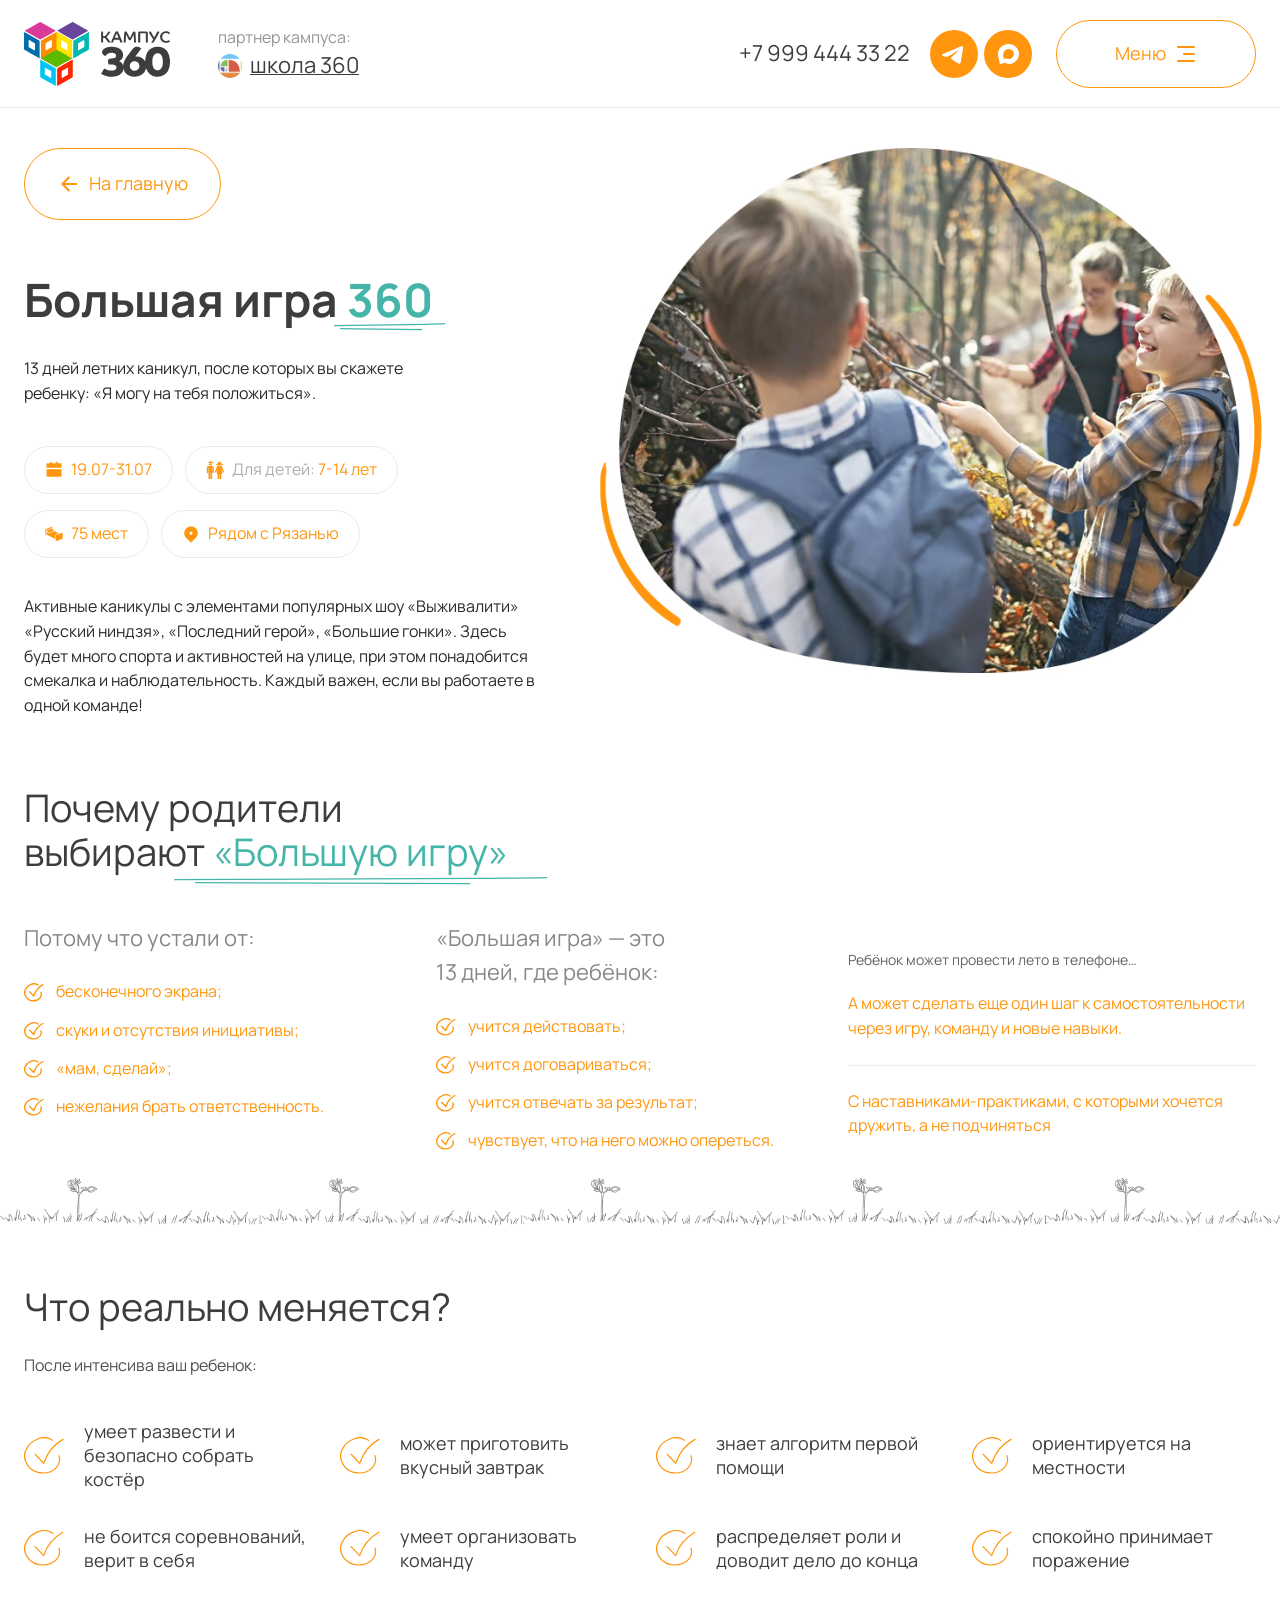
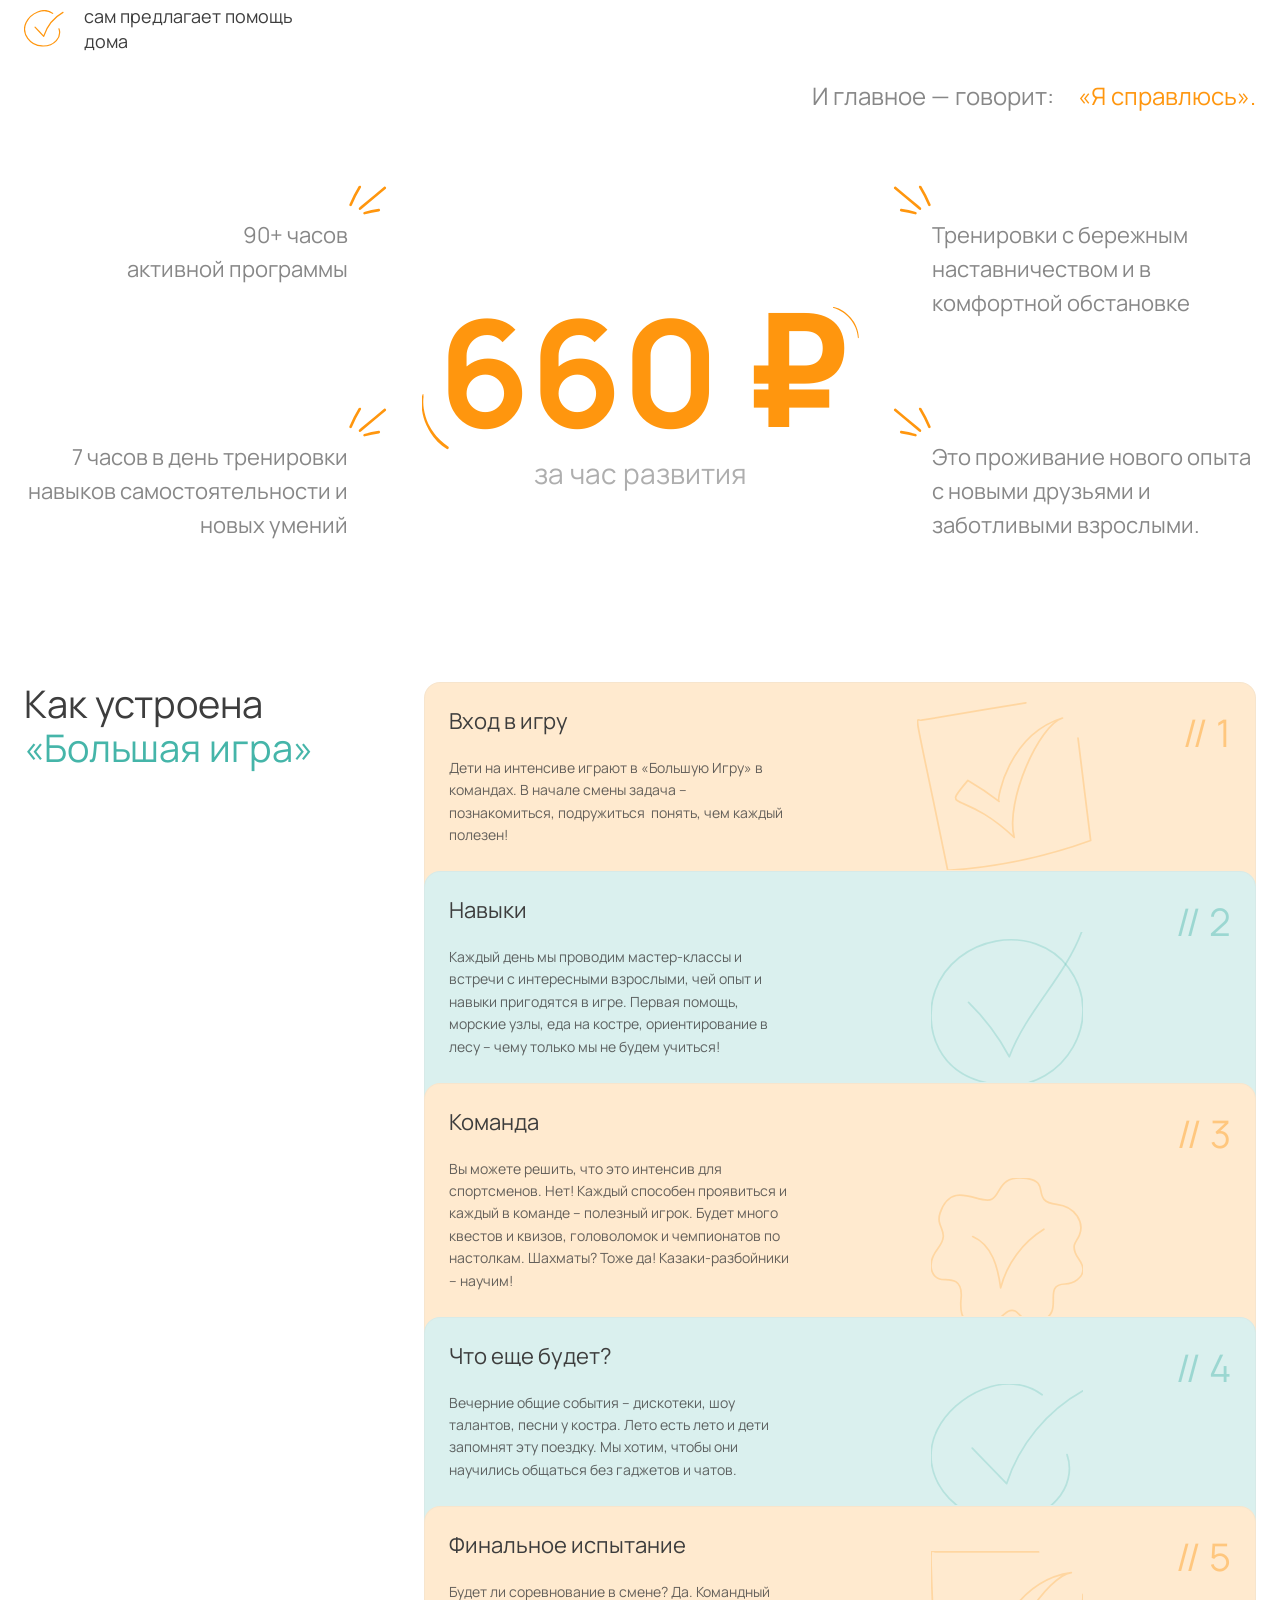
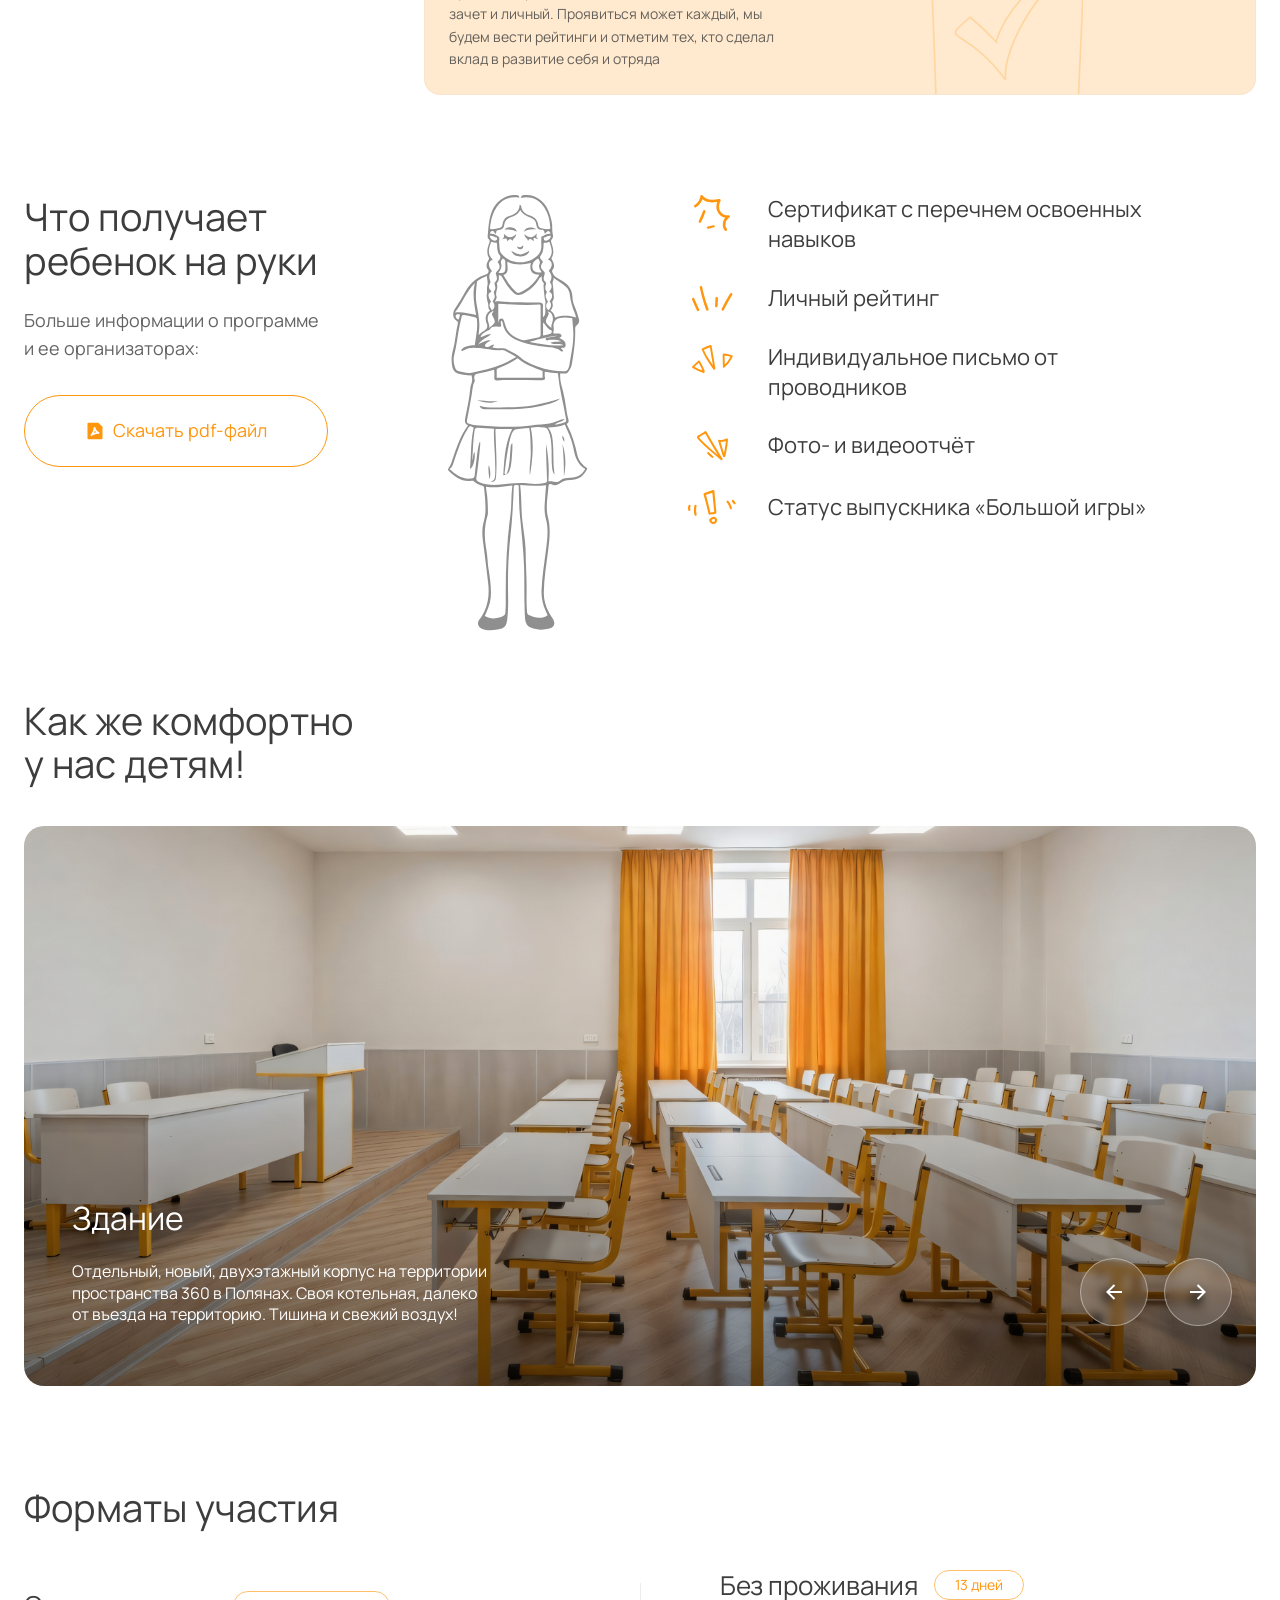
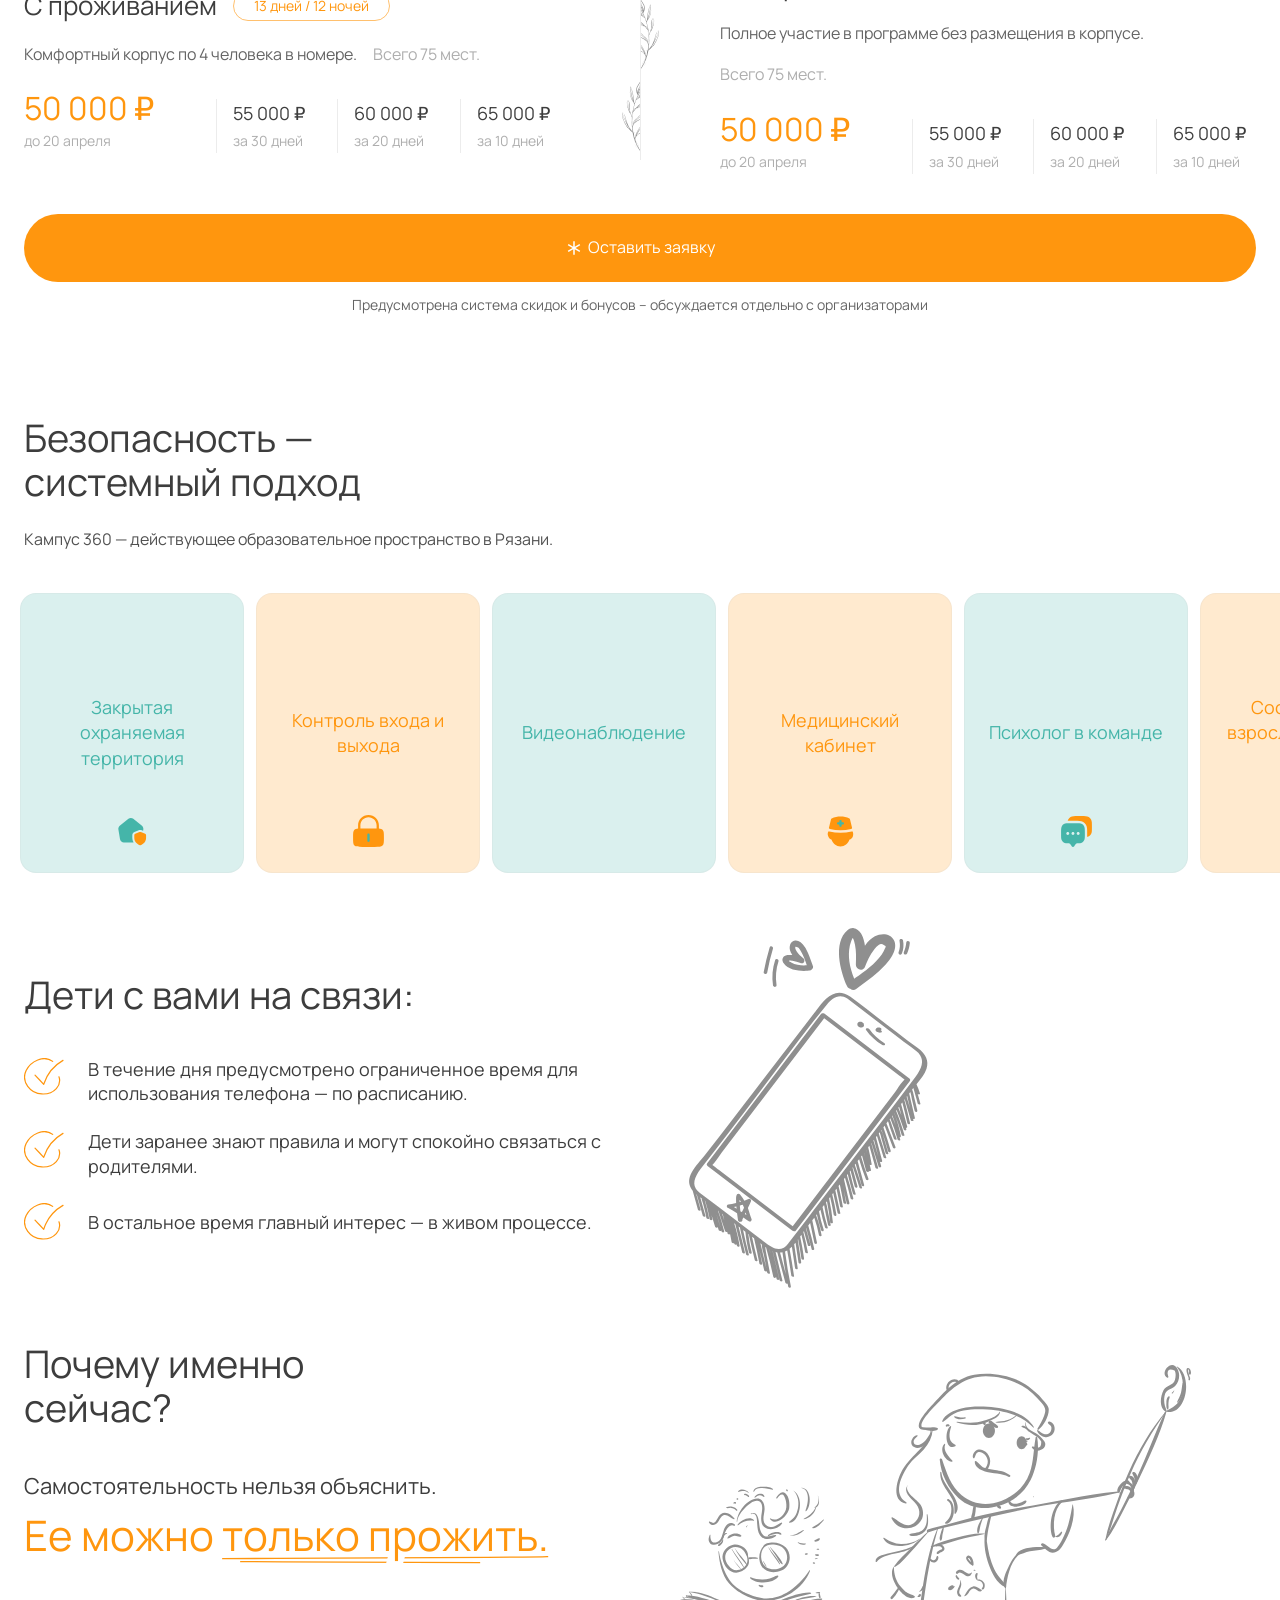
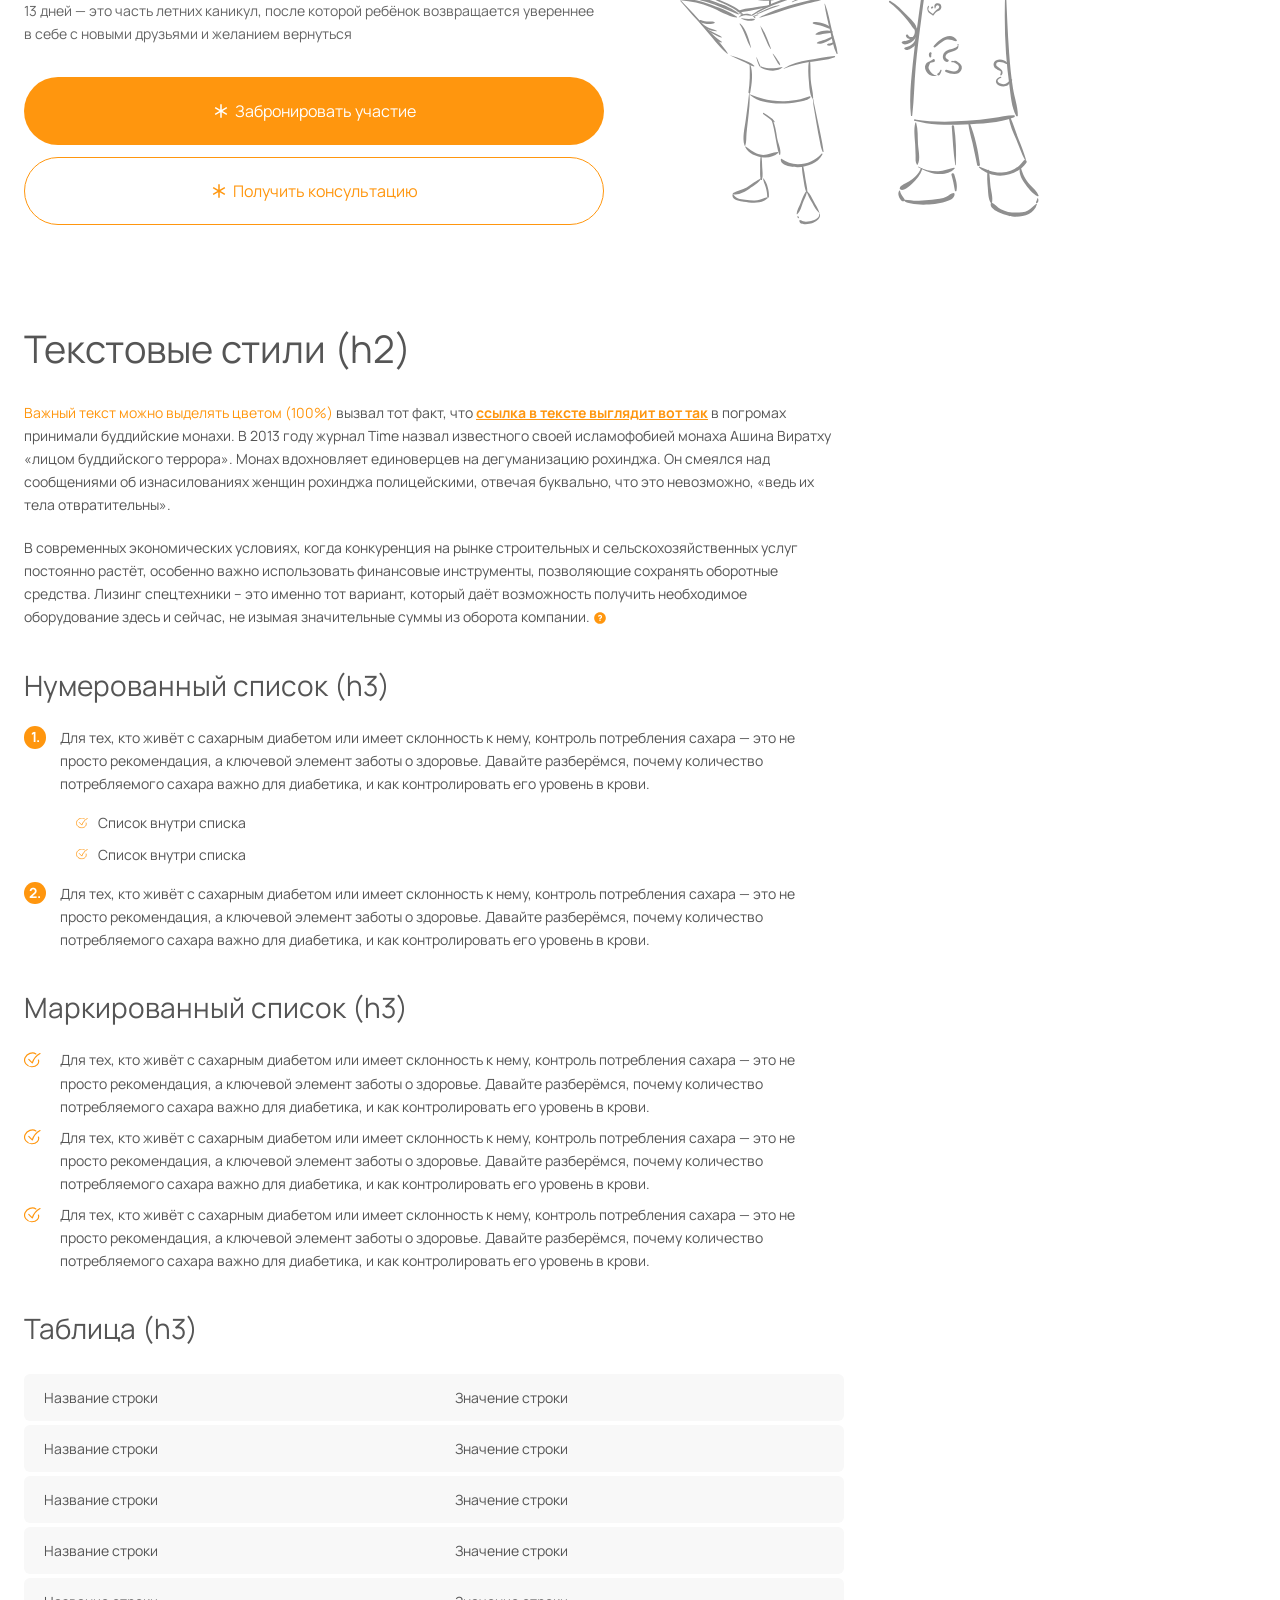
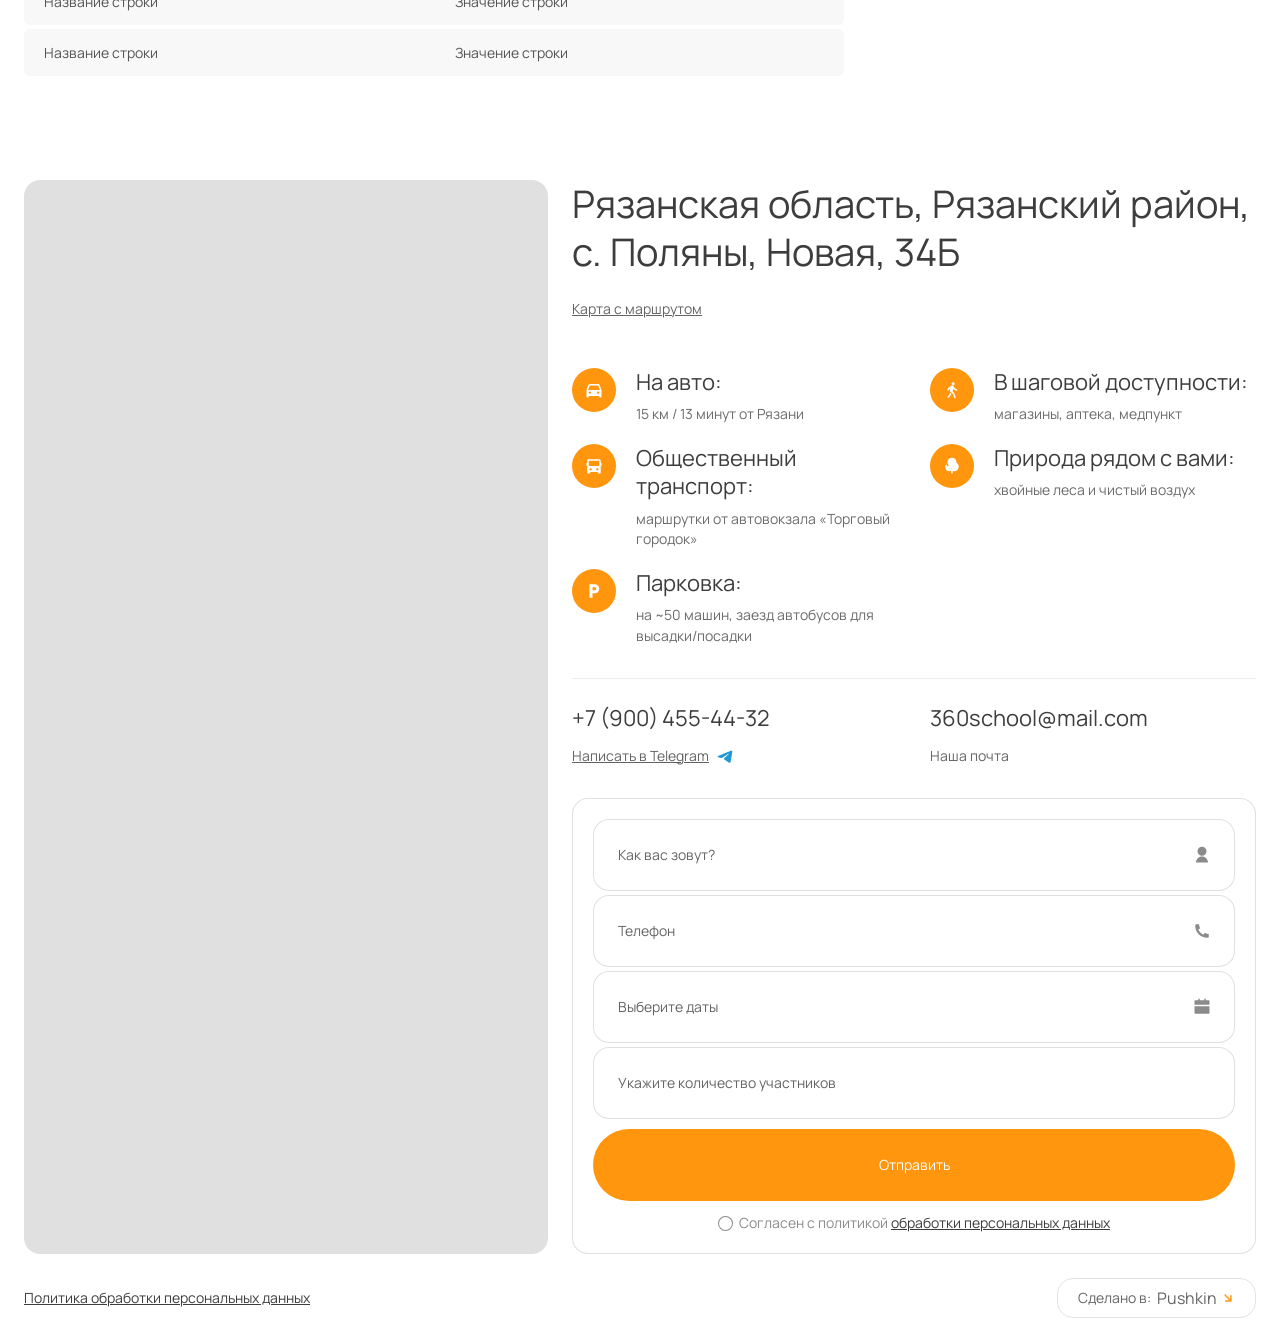
==== big_game.html @ 41152b32 "Initial commit" ====
<!DOCTYPE html>
<html lang="ru">
	<head>
		<meta http-equiv="Content-Type" content="text/html; charset=utf-8">

		<!-- Adapting the page for mobile devices -->
		<meta name="viewport" content="width=device-width, initial-scale=1, maximum-scale=1">

		<!-- Prohibition of phone number recognition -->
		<meta name="format-detection" content="telephone=no">
		<meta name="SKYPE_TOOLBAR" content ="SKYPE_TOOLBAR_PARSER_COMPATIBLE">

		<!-- Page title -->
		<title>Заголовок страницы</title>

		<!-- Meta description -->
		<meta name="description" content="">

		<!-- Meta Keywords -->
		<meta name="keywords" content="">

		<!-- Changing the color of the mobile browser panel -->
		<meta name="msapplication-TileColor" content="#3D3D3D">
		<meta name="theme-color" content="#3D3D3D">

		<!-- Connecting style files -->
		<link rel="stylesheet" href="css/reset.css">
		<link rel="stylesheet" href="css/swiper-bundle.min.css">
		<link rel="stylesheet" href="css/swiper.css">
		<link rel="stylesheet" href="css/styles.css">
		<link rel="stylesheet" href="css/fonts.css">

		<link rel="stylesheet" href="css/response_1899.css" media="print, (max-width: 1899px)">
		<link rel="stylesheet" href="css/response_1439.css" media="print, (max-width: 1439px)">
		<link rel="stylesheet" href="css/response_1279.css" media="print, (max-width: 1279px)">
		<link rel="stylesheet" href="css/response_1023.css" media="print, (max-width: 1023px)">
		<link rel="stylesheet" href="css/response_767.css" media="print, (max-width: 767px)">
		<link rel="stylesheet" href="css/response_479.css" media="(max-width: 479px)">
	</head>

	<body>
		<div class="wrap">
			<div class="main">
				<header>
					<button class="mob_close_btn"></button>

					<div class="scroll">
						<div class="cont">
							<a href="/" class="logo">
								<img src="images/logo.svg" alt="">
							</a>

							<div class="partner">
								<div>партнер кампуса:</div>

								<div>
									<a href="/">
										<img src="images/school360_logo.png" alt="">

										<span>школа 360</span>
									</a>
								</div>
							</div>

							<div class="contacts">
								<div class="phone">
									<a href="tel:+7 999 444 33 22">+7 999 444 33 22</a>
								</div>

								<div class="messengers">
									<a href="/" target="_blank" rel="noopener nofollow" class="tg_link">
										<svg class="icon"><use xlink:href="images/sprite.svg#ic_tg"></use></svg>
									</a>

									<a href="/" target="_blank" rel="noopener nofollow" class="max_link">
										<svg class="icon"><use xlink:href="images/sprite.svg#ic_max"></use></svg>
									</a>
								</div>
							</div>

							<div class="menu modal_cont">
								<button class="btn mini_modal_btn" data-modal-id="#menu_modal">
									<span>Меню</span>
									<span>Закрыть</span>

									<svg class="icon"><use xlink:href="images/sprite.svg#ic_menu"></use></svg>
									<svg class="icon"><use xlink:href="images/sprite.svg#ic_close"></use></svg>
								</button>

								<div class="mini_modal" id="menu_modal">
									<div class="links">
										<div class="label">наши проекты</div>

										<div class="items">
											<div><a href="/">«Цифровой ребенок»</a></div>

											<div><a href="/">«Мастер-Шеф Kids»</a></div>

											<div><a href="/">«Шоу креативных индустрий»</a></div>

											<div><a href="/">Большая игра «Экспедиция»</a></div>
										</div>
									</div>

									<button class="btn">Обсудить формат заезда</button>
								</div>
							</div>
						</div>
					</div>
				</header>


				<section class="project_info">
					<section class="head block m_m">
						<div class="cont s_w">
							<div class="data">
								<a href="/" class="back_link">
									<svg class="icon"><use xlink:href="images/sprite.svg#ic_arrow_hor"></use></svg>

									<span>На главную</span>
								</a>

								<h1 class="name">Большая игра <span>360</span></h1>

								<div class="desc text_block s_w">
									<p>13 дней летних каникул, после которых вы скажете ребенку: «Я могу на тебя положиться».</p>
								</div>

								<div class="info">
									<div>
										<svg class="icon"><use xlink:href="images/sprite.svg#ic_calendar"></use></svg>

										<div><span>19.07-31.07</span></div>
									</div>

									<div>
										<svg class="icon"><use xlink:href="images/sprite.svg#ic_kids"></use></svg>

										<div>Для детей: <span>7-14 лет</span></div>
									</div>

									<div>
										<svg class="icon"><use xlink:href="images/sprite.svg#ic_bed"></use></svg>

										<div><span>75 мест</span></div>
									</div>

									<div>
										<svg class="icon"><use xlink:href="images/sprite.svg#ic_location"></use></svg>

										<div><span>Рядом с Рязанью</span></div>
									</div>
								</div>

								<div class="desc text_block">
									<p>Активные каникулы с элементами популярных шоу «Выживалити» «Русский ниндзя», «Последний герой», «Большие гонки». Здесь будет много спорта и активностей на улице, при этом понадобится смекалка и наблюдательность. Каждый важен, если вы работаете в одной команде!</p>
								</div>
							</div>

							<picture class="image">
								<img src="images/tmp/project_head_img.jpg" alt="" loading="lazy">
							</picture>
						</div>
					</section>


					<section class="why block s_m">
						<div class="cont s_w">
							<div class="block_head">
								<div class="title">Почему родители<br> выбирают <span>«Большую игру»</span></div>
							</div>

							<div class="row">
								<div class="item">
									<div class="title">Потому что устали от:</div>

									<div class="items">
										<div>
											<picture class="icon">
												<img src="images/ic_check_s.svg" alt="" loading="lazy">
											</picture>

											<span>бесконечного экрана;</span>
										</div>

										<div>
											<picture class="icon">
												<img src="images/ic_check_s.svg" alt="" loading="lazy">
											</picture>

											<span>скуки и отсутствия инициативы;</span>
										</div>

										<div>
											<picture class="icon">
												<img src="images/ic_check_s.svg" alt="" loading="lazy">
											</picture>

											<span>«мам, сделай»;</span>
										</div>

										<div>
											<picture class="icon">
												<img src="images/ic_check_s.svg" alt="" loading="lazy">
											</picture>

											<span>нежелания брать ответственность.</span>
										</div>
									</div>
								</div>

								<div class="item">
									<div class="title">«Большая игра» — это<br> 13 дней, где ребёнок:</div>

									<div class="items">
										<div>
											<picture class="icon">
												<img src="images/ic_check_s.svg" alt="" loading="lazy">
											</picture>

											<span>учится действовать;</span>
										</div>

										<div>
											<picture class="icon">
												<img src="images/ic_check_s.svg" alt="" loading="lazy">
											</picture>

											<span>учится договариваться;</span>
										</div>

										<div>
											<picture class="icon">
												<img src="images/ic_check_s.svg" alt="" loading="lazy">
											</picture>

											<span>учится отвечать за результат;</span>
										</div>

										<div>
											<picture class="icon">
												<img src="images/ic_check_s.svg" alt="" loading="lazy">
											</picture>

											<span>чувствует, что на него можно опереться.</span>
										</div>
									</div>
								</div>

								<div class="item b_w">
									<div class="desc">Ребёнок может провести лето в телефоне…</div>

									<div class="options">
										<div>А может сделать еще один шаг к самостоятельности через игру, команду и новые навыки.</div>

										<div>С наставниками-практиками, с которыми хочется дружить, а не подчиняться</div>
									</div>
								</div>
							</div>
						</div>

						<picture class="grass">
							<img src="images/grass.png" alt="" loading="lazy">
						</picture>
					</section>


					<section class="changing block">
						<div class="cont s_w">
							<div class="block_head">
								<div class="title">Что реально меняется?</div>

								<div class="desc">После интенсива ваш ребенок:</div>
							</div>
						</div>

						<div class="cont">
							<div class="grid_row">
								<div class="item">
									<picture class="icon">
										<img src="images/ic_check.svg" alt="" loading="lazy">
									</picture>

									<span>умеет развести и безопасно собрать костёр</span>
								</div>

								<div class="item">
									<picture class="icon">
										<img src="images/ic_check.svg" alt="" loading="lazy">
									</picture>

									<span>может приготовить вкусный завтрак</span>
								</div>

								<div class="item">
									<picture class="icon">
										<img src="images/ic_check.svg" alt="" loading="lazy">
									</picture>

									<span>знает алгоритм первой помощи</span>
								</div>

								<div class="item">
									<picture class="icon">
										<img src="images/ic_check.svg" alt="" loading="lazy">
									</picture>

									<span>ориентируется на местности</span>
								</div>

								<div class="item">
									<picture class="icon">
										<img src="images/ic_check.svg" alt="" loading="lazy">
									</picture>

									<span>не боится соревнований, верит в себя</span>
								</div>

								<div class="item">
									<picture class="icon">
										<img src="images/ic_check.svg" alt="" loading="lazy">
									</picture>

									<span>умеет организовать команду</span>
								</div>

								<div class="item">
									<picture class="icon">
										<img src="images/ic_check.svg" alt="" loading="lazy">
									</picture>

									<span>распределяет роли и доводит дело до конца</span>
								</div>

								<div class="item">
									<picture class="icon">
										<img src="images/ic_check.svg" alt="" loading="lazy">
									</picture>

									<span>спокойно принимает поражение</span>
								</div>

								<div class="item">
									<picture class="icon">
										<img src="images/ic_check.svg" alt="" loading="lazy">
									</picture>

									<span>сам предлагает помощь дома</span>
								</div>
							</div>
						</div>

						<div class="cont s_w">
							<div class="main">И главное — говорит: <span>«Я справлюсь».</span></div>
						</div>
					</section>


					<section class="included block">
						<div class="cont s_w">
							<div class="data">
								<div class="price">
									<div class="val">660 ₽</div>

									<div class="exp">за час развития</div>
								</div>

								<div class="item item1">
									90+ часов<br> активной программы
								</div>

								<div class="item item2">
									Тренировки с бережным наставничеством и в комфортной обстановке
								</div>

								<div class="item item3">
									7 часов в день тренировки навыков самостоятельности и новых умений
								</div>

								<div class="item item4">
									Это проживание нового опыта с новыми друзьями и заботливыми взрослыми.
								</div>
							</div>
						</div>
					</section>


					<section class="rules block l_m">
						<div class="cont s_w">
							<div class="block_head">
								<picture class="icon">
									<img src="images/ic_rules_title.svg" alt="" loading="lazy">
								</picture>

								<div class="title">Как устроена<br> <span>«Большая игра»</span></div>
							</div>

							<div class="data">
								<div class="item">
									<div class="number">// <span></span></div>

									<div class="name">Вход в игру</div>

									<div class="desc">Дети на интенсиве играют в «Большую Игру» в командах. В начале смены задача – познакомиться, подружиться  понять, чем каждый полезен!</div>

									<picture class="icon">
										<img src="images/rules_image1.svg" alt="" loading="lazy">
									</picture>
								</div>

								<div class="item">
									<div class="number">// <span></span></div>

									<div class="name">Навыки</div>

									<div class="desc">Каждый день мы проводим мастер-классы и встречи с интересными взрослыми, чей опыт и навыки пригодятся в игре. Первая помощь, морские узлы, еда на костре, ориентирование в лесу – чему только мы не будем учиться!</div>

									<picture class="icon">
										<img src="images/rules_image2.svg" alt="" loading="lazy">
									</picture>
								</div>

								<div class="item">
									<div class="number">// <span></span></div>

									<div class="name">Команда</div>

									<div class="desc">Вы можете решить, что это интенсив для спортсменов. Нет! Каждый способен проявиться и каждый в команде – полезный игрок. Будет много квестов и квизов, головоломок и чемпионатов по настолкам. Шахматы? Тоже да! Казаки-разбойники – научим!</div>

									<picture class="icon">
										<img src="images/rules_image3.svg" alt="" loading="lazy">
									</picture>
								</div>

								<div class="item">
									<div class="number">// <span></span></div>

									<div class="name">Что еще будет?</div>

									<div class="desc">Вечерние общие события – дискотеки, шоу талантов, песни у костра. Лето есть лето и дети запомнят эту поездку. Мы хотим, чтобы они научились общаться без гаджетов и чатов.</div>

									<picture class="icon">
										<img src="images/rules_image4.svg" alt="" loading="lazy">
									</picture>
								</div>

								<div class="item">
									<div class="number">// <span></span></div>

									<div class="name">Финальное испытание</div>

									<div class="desc">Будет ли соревнование в смене? Да. Командный зачет и личный. Проявиться может каждый, мы будем вести рейтинги и отметим тех, кто сделал вклад в развитие себя и отряда</div>

									<picture class="icon">
										<img src="images/rules_image5.svg" alt="" loading="lazy">
									</picture>
								</div>
							</div>
						</div>
					</section>


					<section class="kids_receive block m_m">
						<div class="cont s_w">
							<div class="block_head">
								<div class="title">Что получает ребенок на руки</div>

								<div class="desc">Больше информации о программе и ее организаторах:</div>

								<div class="download">
									<a href="/" download>
										<svg class="icon"><use xlink:href="images/sprite.svg#ic_pdf"></use></svg>

										<span>Скачать pdf-файл</span>
									</a>
								</div>
							</div>

							<picture class="picture">
								<img src="images/project_receive_img.svg" alt="" loading="lazy">
							</picture>

							<div class="items">
								<div>
									<picture class="icon">
										<img src="images/ic_project_receive1.svg" alt="" loading="lazy">
									</picture>

									<span>Сертификат с перечнем освоенных навыков</span>
								</div>

								<div>
									<picture class="icon">
										<img src="images/ic_project_receive2.svg" alt="" loading="lazy">
									</picture>

									<span>Личный рейтинг</span>
								</div>

								<div>
									<picture class="icon">
										<img src="images/ic_project_receive3.svg" alt="" loading="lazy">
									</picture>

									<span>Индивидуальное письмо от проводников</span>
								</div>

								<div>
									<picture class="icon">
										<img src="images/ic_project_receive4.svg" alt="" loading="lazy">
									</picture>

									<span>Фото- и видеоотчёт</span>
								</div>

								<div>
									<picture class="icon">
										<img src="images/ic_project_receive5.svg" alt="" loading="lazy">
									</picture>

									<span>Статус выпускника «Большой игры»</span>
								</div>
							</div>
						</div>
					</section>


					<section class="photo_gallery block l_m">
						<div class="cont s_w">
							<div class="block_head">
								<div class="title">Как же комфортно<br> у нас детям!</div>
							</div>
						</div>

						<div class="cont">
							<div class="swiper">
								<div class="swiper-wrapper">
									<div class="swiper-slide">
										<picture class="image">
											<img src="images/tmp/project_photo_gallery.jpg" alt="" loading="lazy" class="cover">
										</picture>

										<div class="cont s_w">
											<div class="info">
												<div class="name">Здание</div>

												<div class="desc">Отдельный, новый, двухэтажный корпус на территории пространства 360 в Полянах. Своя котельная, далеко от въезда на территорию. Тишина и свежий воздух!</div>
											</div>
										</div>
									</div>

									<div class="swiper-slide">
										<picture class="image">
											<img src="images/tmp/project_photo_gallery.jpg" alt="" loading="lazy" class="cover">
										</picture>

										<div class="cont s_w">
											<div class="info">
												<div class="name">Здание</div>

												<div class="desc">Отдельный, новый, двухэтажный корпус на территории пространства 360 в Полянах. Своя котельная, далеко от въезда на территорию. Тишина и свежий воздух!</div>
											</div>
										</div>
									</div>

									<div class="swiper-slide">
										<picture class="image">
											<img src="images/tmp/project_photo_gallery.jpg" alt="" loading="lazy" class="cover">
										</picture>

										<div class="cont s_w">
											<div class="info">
												<div class="name">Здание</div>

												<div class="desc">Отдельный, новый, двухэтажный корпус на территории пространства 360 в Полянах. Своя котельная, далеко от въезда на территорию. Тишина и свежий воздух!</div>
											</div>
										</div>
									</div>
								</div>

								<button class="swiper-button-prev">
									<svg class="icon"><use xlink:href="images/sprite.svg#ic_arrow_hor"></use></svg>
								</button>

								<button class="swiper-button-next">
									<svg class="icon"><use xlink:href="images/sprite.svg#ic_arrow_hor"></use></svg>
								</button>
							</div>
						</div>
					</section>


					<section class="formats block l_m">
						<div class="cont s_w">
							<div class="block_head">
								<div class="title">Форматы участия</div>
							</div>

							<div class="data">
								<div class="col">
									<div class="top">
										<div class="name">С проживанием</div>

										<div class="duration">13 дней / 12 ночей</div>
									</div>

									<div class="desc">
										<span>Комфортный корпус по 4 человека в номере.</span>

										<span class="grey">Всего 75 мест.</span>
									</div>

									<div class="prices">
										<div class="general">
											<div class="val">50 000 ₽</div>

											<div class="period">до 20 апреля</div>
										</div>

										<div>
											<div class="val">55 000 ₽</div>

											<div class="period">за 30 дней</div>
										</div>

										<div>
											<div class="val">60 000 ₽</div>

											<div class="period">за 20 дней</div>
										</div>

										<div>
											<div class="val">65 000 ₽</div>

											<div class="period">за 10 дней</div>
										</div>
									</div>
								</div>

								<picture class="sep">
									<img src="images/project_formats_sep_img.svg" alt="" loading="lazy">
								</picture>

								<div class="col">
									<div class="top">
										<div class="name">Без проживания</div>

										<div class="duration">13 дней</div>
									</div>

									<div class="desc">
										<span>Полное участие в программе без размещения в корпусе.</span>

										<span class="grey">Всего 75 мест.</span>
									</div>

									<div class="prices">
										<div class="general">
											<div class="val">50 000 ₽</div>

											<div class="period">до 20 апреля</div>
										</div>

										<div>
											<div class="val">55 000 ₽</div>

											<div class="period">за 30 дней</div>
										</div>

										<div>
											<div class="val">60 000 ₽</div>

											<div class="period">за 20 дней</div>
										</div>

										<div>
											<div class="val">65 000 ₽</div>

											<div class="period">за 10 дней</div>
										</div>
									</div>
								</div>
							</div>

							<button class="btn">
								<svg class="icon"><use xlink:href="images/sprite.svg#ic_asterisk"></use></svg>

								<span>Оставить заявку</span>
							</button>

							<div class="exp">Предусмотрена система скидок и бонусов – обсуждается отдельно с организаторами</div>
						</div>
					</section>
				</section>


				<section class="safety block l_m">
					<div class="cont s_w">
						<div class="block_head">
							<div class="title">Безопасность —<br> системный подход</div>

							<div class="desc">Кампус 360 — действующее образовательное пространство в Рязани.</div>
						</div>
					</div>

					<div class="cont">
						<div class="grid_row">
							<div class="item">
								<div class="name"></div>

								<div class="title">Закрытая охраняемая территория</div>

								<picture class="icon">
									<img src="images/ic_safety1.svg" alt="" loading="lazy">
								</picture>
							</div>

							<div class="item">
								<div class="name"></div>

								<div class="title">Контроль входа и выхода</div>

								<picture class="icon">
									<img src="images/ic_safety2.svg" alt="" loading="lazy">
								</picture>
							</div>

							<div class="item">
								<div class="name"></div>

								<div class="title">Видеонаблюдение</div>

								<picture class="icon">
									<img src="images/ic_safety3.svg" alt="" loading="lazy">
								</picture>
							</div>

							<div class="item">
								<div class="name"></div>

								<div class="title">Медицинский кабинет</div>

								<picture class="icon">
									<img src="images/ic_safety4.svg" alt="" loading="lazy">
								</picture>
							</div>

							<div class="item">
								<div class="name"></div>

								<div class="title">Психолог в команде</div>

								<picture class="icon">
									<img src="images/ic_safety5.svg" alt="" loading="lazy">
								</picture>
							</div>

							<div class="item">
								<div class="name"></div>

								<div class="title">Соотношение взрослых и детей — 1:7</div>

								<picture class="icon">
									<img src="images/ic_safety6.svg" alt="" loading="lazy">
								</picture>
							</div>

							<div class="item">
								<div class="name"></div>

								<div class="title">Проводники находятся на территории 24/7</div>

								<picture class="icon">
									<img src="images/ic_safety7.svg" alt="" loading="lazy">
								</picture>
							</div>
						</div>
					</div>
				</section>


				<section class="in_touch_with_you block l_m">
					<div class="cont s_w">
						<div class="block_head">
							<div class="title">Дети с вами на связи:</div>
						</div>

						<div class="items">
							<div>
								<picture class="icon">
									<img src="images/ic_check.svg" alt="" loading="lazy">
								</picture>

								<span>В течение дня предусмотрено ограниченное время для использования телефона — по расписанию.</span>
							</div>

							<div>
								<picture class="icon">
									<img src="images/ic_check.svg" alt="" loading="lazy">
								</picture>

								<span>Дети заранее знают правила и могут спокойно связаться с родителями.</span>
							</div>

							<div>
								<picture class="icon">
									<img src="images/ic_check.svg" alt="" loading="lazy">
								</picture>

								<span>В остальное время главный интерес — в живом процессе.</span>
							</div>
						</div>
					</div>

					<picture class="image">
						<img src="images/in_touch_with_you_img.svg" alt="" loading="lazy">
					</picture>
				</section>


				<section class="why_now block l_m">
					<div class="cont s_w">
						<div class="data">
							<div class="block_head">
								<div class="title">Почему именно<br> сейчас?</div>
							</div>

							<div class="desc">Самостоятельность нельзя объяснить.</div>

							<div class="sub_title">Ее можно <span>только прожить.</span></div>

							<div class="desc small">13 дней — это часть летних каникул, после которой ребёнок возвращается увереннее в себе с новыми друзьями и желанием вернуться</div>

							<div class="btns">
								<button class="btn">
									<svg class="icon"><use xlink:href="images/sprite.svg#ic_asterisk"></use></svg>

									<span>Забронировать участие</span>
								</button>

								<button class="btn outlined">
									<svg class="icon"><use xlink:href="images/sprite.svg#ic_asterisk"></use></svg>

									<span>Получить консультацию</span>
								</button>
							</div>
						</div>
					</div>

					<picture class="image">
						<img src="images/why_now_img.svg" alt="" loading="lazy">
					</picture>
				</section>


				<section class="text_section block l_m">
					<div class="cont s_w">
						<div class="text_block">
							<h2>Текстовые стили (h2)</h2>

							<p><span style="color: #FF960E;">Важный текст можно выделять цветом (100%)</span> вызвал тот факт, что <a href="/">ссылка в тексте выглядит вот так</a> в погромах принимали буддийские монахи. В 2013 году журнал Time назвал известного своей исламофобией монаха Ашина Виратху «лицом буддийского террора». Монах вдохновляет единоверцев на дегуманизацию рохинджа. Он смеялся над сообщениями об изнасилованиях женщин рохинджа полицейскими, отвечая буквально, что это невозможно, «ведь их тела отвратительны».</p>

							<p>
								В современных экономических условиях, когда конкуренция на рынке строительных и сельскохозяйственных услуг постоянно растёт, особенно важно использовать финансовые инструменты, позволяющие сохранять оборотные средства. Лизинг спецтехники – это именно тот вариант, который даёт возможность получить необходимое оборудование здесь и сейчас, не изымая значительные суммы из оборота компании.

								<span class="tooltip">
									<svg class="icon"><use xlink:href="images/sprite.svg#ic_tooltip"></use></svg>

									<span class="text">Тултип, от английского tooltip. Это такая короткая всплывающая подсказка, появляющаяся при наведении курсора на элемент. Или при фокусировании на элементе с помощью клавиатуры. Или при длительном разглядывании элемента, если вы в шлеме виртуальной реальности с трекингом глаз.</span>
								</span>
							</p>

							<h3>Нумерованный список (h3)</h3>

							<ol>
								<li>
									Для тех, кто живёт с сахарным диабетом или имеет склонность к нему, контроль потребления сахара — это не просто рекомендация, а ключевой элемент заботы о здоровье. Давайте разберёмся, почему количество потребляемого сахара важно для диабетика, и как контролировать его уровень в крови.

									<ul class="mark">
										<li>Список внутри списка</li>
										<li>Список внутри списка</li>
									</ul>
								</li>

								<li>Для тех, кто живёт с сахарным диабетом или имеет склонность к нему, контроль потребления сахара — это не просто рекомендация, а ключевой элемент заботы о здоровье. Давайте разберёмся, почему количество потребляемого сахара важно для диабетика, и как контролировать его уровень в крови.</li>
							</ol>

							<h3>Маркированный список (h3)</h3>

							<ul class="mark">
								<li>Для тех, кто живёт с сахарным диабетом или имеет склонность к нему, контроль потребления сахара — это не просто рекомендация, а ключевой элемент заботы о здоровье. Давайте разберёмся, почему количество потребляемого сахара важно для диабетика, и как контролировать его уровень в крови.</li>

								<li>Для тех, кто живёт с сахарным диабетом или имеет склонность к нему, контроль потребления сахара — это не просто рекомендация, а ключевой элемент заботы о здоровье. Давайте разберёмся, почему количество потребляемого сахара важно для диабетика, и как контролировать его уровень в крови.</li>

								<li>Для тех, кто живёт с сахарным диабетом или имеет склонность к нему, контроль потребления сахара — это не просто рекомендация, а ключевой элемент заботы о здоровье. Давайте разберёмся, почему количество потребляемого сахара важно для диабетика, и как контролировать его уровень в крови.</li>
							</ul>

							<h3>Таблица (h3)</h3>

							<div class="table_wrap">
								<table>
									<tbody>
										<tr>
											<td>Название строки</td>
											<td>Значение строки</td>
										</tr>

										<tr>
											<td>Название строки</td>
											<td>Значение строки</td>
										</tr>

										<tr>
											<td>Название строки</td>
											<td>Значение строки</td>
										</tr>

										<tr>
											<td>Название строки</td>
											<td>Значение строки</td>
										</tr>

										<tr>
											<td>Название строки</td>
											<td>Значение строки</td>
										</tr>

										<tr>
											<td>Название строки</td>
											<td>Значение строки</td>
										</tr>
									</tbody>
								</table>
							</div>
						</div>
					</div>
				</section>


				<section class="contacts_info">
					<div class="cont">
						<div class="map">

						</div>

						<div class="data">
							<div class="location">Рязанская область, Рязанский район,<br> с. Поляны, Новая, 34Б</div>

							<div class="map_link">
								<a href="/">Карта с маршрутом</a>
							</div>

							<div class="row">
								<div class="info">
									<div class="paths">
										<div class="grid_row">
											<div class="item">
												<div class="icon">
													<svg><use xlink:href="images/sprite.svg#ic_car"></use></svg>
												</div>

												<div>
													<div class="name">На авто:</div>

													<div class="desc">15 км / 13 минут от Рязани</div>
												</div>
											</div>

											<div class="item">
												<div class="icon">
													<svg><use xlink:href="images/sprite.svg#ic_pedestrian"></use></svg>
												</div>

												<div>
													<div class="name">В шаговой доступности:</div>

													<div class="desc">магазины, аптека, медпункт</div>
												</div>
											</div>

											<div class="item">
												<div class="icon">
													<svg><use xlink:href="images/sprite.svg#ic_public_transport"></use></svg>
												</div>

												<div>
													<div class="name">Общественный транспорт:</div>

													<div class="desc">маршрутки от автовокзала «Торговый городок»</div>
												</div>
											</div>

											<div class="item">
												<div class="icon">
													<svg><use xlink:href="images/sprite.svg#ic_nature"></use></svg>
												</div>

												<div>
													<div class="name">Природа<br> рядом с вами:</div>

													<div class="desc">хвойные леса и чистый воздух</div>
												</div>
											</div>

											<div class="item">
												<div class="icon">
													<svg><use xlink:href="images/sprite.svg#ic_parking"></use></svg>
												</div>

												<div>
													<div class="name">Парковка:</div>

													<div class="desc">на ~50 машин, заезд автобусов для высадки/посадки</div>
												</div>
											</div>
										</div>
									</div>


									<div class="contacts">
										<div class="grid_row">
											<div class="item">
												<div class="phone">
													<a href="tel:+7 (900) 455-44-32">+7 (900) 455-44-32</a>
												</div>

												<div class="tg_link">
													<a href="/" target="_blank" rel="noopener nofollow">
														<span>Написать в Telegram</span>

														<svg class="icon"><use xlink:href="images/sprite.svg#ic_tg"></use></svg>
													</a>
												</div>
											</div>

											<div class="item">
												<div class="email">
													<a href="mailto:360school@mail.com">360school@mail.com</a>
												</div>

												<div class="exp">Наша почта</div>
											</div>
										</div>
									</div>
								</div>

								<form action="" class="form">
									<div class="line">
										<div class="field">
											<input type="text" name="" value="" class="input" placeholder="Как вас зовут?">

											<svg class="icon"><use xlink:href="images/sprite.svg#ic_user"></use></svg>
										</div>
									</div>

									<div class="line">
										<div class="field">
											<input type="tel" name="" value="" class="input" placeholder="Телефон">

											<svg class="icon"><use xlink:href="images/sprite.svg#ic_phone"></use></svg>
										</div>
									</div>

									<div class="line">
										<div class="field">
											<input type="text" name="" value="" class="input input_date" placeholder="Выберите даты">

											<svg class="icon"><use xlink:href="images/sprite.svg#ic_calendar"></use></svg>
										</div>
									</div>

									<div class="line">
										<div class="field">
											<input type="number" inputmode="numeric" name="" value="" class="input" placeholder="Укажите количество участников">
										</div>
									</div>

									<div class="submit">
										<button type="submit" class="submit_btn">Отправить</button>
									</div>

									<div class="agree">
										<label class="checkbox">
											<input type="checkbox" name="agree">

											<div class="check"></div>

											<div>Согласен с политикой <a href="/" target="_blank">обработки персональных данных</a></div>
										</label>
									</div>
								</form>
							</div>
						</div>
					</div>
				</section>
			</div>


			<footer>
				<div class="cont">
					<div class="privacy_policy_link">
						<a href="/">Политика обработки персональных данных</a>
					</div>

					<div class="creator">
						<a href="/">
							Сделано в: <span>Pushkin</span>

							<svg class="icon"><use xlink:href="images/sprite.svg#ic_arrow_diagonal"></use></svg>
						</a>
					</div>
				</div>
			</footer>


			<div class="overlay"></div>
		</div>


		<!-- Connecting javascript files -->
		<script src="js/jquery-3.7.1.min.js"></script>
		<script src="js/functions.js"></script>
		<script src="js/swiper-bundle.min.js"></script>
		<script src="js/imask.js"></script>
		<script src="js/scripts.js"></script>
	</body>
</html>
---- css/styles.css ----
/*-------------------
    Global styles
-------------------*/
:root
{
    --bg: #fff;
    --bg_green: #daf0ee;
    --bg_yellow: #ffeacf;
    --cont_padding: 24px;
    --cont_padding_double: calc(var(--cont_padding) * 2);
    --cont_padding_half: calc(var(--cont_padding) * .5);
    --content_width: 1760px;
    --content_width_s: 1360px;
    --scroll_width: 17px;
    --custom_scroll_width: 10px;
    --custom_scroll_height: 10px;
    --custom_scroll_border_radius: 0;
    --primary_color: #ff960e;
    --secondary_color: #45b5a9;
    --dark_color: #3d3d3d;
    --light_color: #fff;
    --grey_color: rgba(0, 0, 0, .12);
    --red_color: #f55a5a;
    --green_color: #03d361;
    --font_size_xxl: 22px;
    --font_size_xl: 20px;
    --font_size_l: 18px;
    --font_size: 16px;
    --font_size_s: 14px;
    --font_size_title_l: 60px;
    --font_size_title: 48px;
    --font_size_title_s: 36px;
    --font_size_title_xs: 24px;
    --font_family: 'Manrope', 'Arial', sans-serif;
    --block_head_offset: 40px;
    --block_padding_l: 48px;
    --block_padding: 40px;
    --block_padding_s: 36px;
    --outside_gap_l: 140px;
    --outside_gap: 120px;
    --outside_gap_m: 100px;
    --outside_gap_s: 80px;
    --inner_gap_l: 28px;
    --inner_gap_m: 24px;
    --inner_gap: 20px;
    --inner_gap_s: 16px;
    --inner_gap_xs: 12px;
    --inner_gap_xxs: 8px;
    --border_radius_max: 100px;
    --border_radius_l: 24px;
    --border_radius: 20px;
    --border_radius_s: 14px;
    --zero_px: calc(0 * 1px);
}


::selection
{
    color: var(--light_color);
    background: var(--primary_color);
}

::-moz-selection
{
    color: var(--light_color);
    background: var(--primary_color);
}



html
{
    height: 100%;
    min-height: -moz-available;
    min-height: -webkit-fill-available;
    min-height:         fill-available;
}


html.custom_scroll ::-webkit-scrollbar
{
    width: var(--custom_scroll_width);
    height: var(--custom_scroll_height);

    border-radius: var(--custom_scroll_border_radius);
    background-color: var(--bg);
}


html.custom_scroll ::-webkit-scrollbar-thumb
{
    border-radius: var(--custom_scroll_border_radius);
    background-color: var(--primary_color);
}


body
{
    height: 100%;
    min-height: -moz-available;
    min-height: -webkit-fill-available;
    min-height:         fill-available;

    font-family: var(--font_family);
    font-size: var(--font_size);
    font-weight: 400;
    line-height: normal;

    color: var(--dark_color);
}


body.lock
{
    overflow: clip;
}


button
{
    display: inline-block;

    font-family: inherit;
    font-size: inherit;
    font-weight: inherit;
    line-height: inherit;

    cursor: pointer;
    vertical-align: top;
    letter-spacing: inherit;

    color: inherit;
    border: none;
    background: none;
}


.wrap
{
    position: relative;

    display: flex;
    overflow: clip;
    flex-direction: column;

    min-height: 100%;

    z-index: 5;

    background: var(--bg);
}


.wrap > .main
{
    position: relative;

    display: flex;
    flex: 1 0 auto;
    flex-direction: column;
}


.cont
{
    width: 100%;
    max-width: calc(var(--content_width) + var(--cont_padding_double));
    margin-inline: auto;
    padding-inline: var(--cont_padding);
}


.cont.s_w
{
    max-width: calc(var(--content_width_s) + var(--cont_padding_double));
}



.block
{
    margin-bottom: var(--outside_gap);
}

.block.l_m
{
    margin-bottom: var(--outside_gap_l);
}

.block.m_m
{
    margin-bottom: var(--outside_gap_m);
}

.block.s_m
{
    margin-bottom: var(--outside_gap_s);
}

.block.no_m
{
    margin-bottom: 0;
}

.block.bg
{
    padding-block: var(--outside_gap);

    background: var(--bg_grey);
}



img.cover,
video.cover
{
    display: block;

    width: 100%;
    height: 100%;

    border-radius: inherit;

    object-fit: cover;
}



.overlay
{
    position: fixed;
    top: 0;
    left: 0;

    display: none;

    width: 100%;
    height: 100%;

    z-index: 100;

    opacity: .6;
    background: var(--dark_color);
}



/*--------------
    Fancybox
--------------*/
.fancybox__container
{
    --fancybox-backdrop-bg: var(--dark_color);
    --f-close-button-width: 40px;
    --f-close-button-height: 40px;
    --f-close-border-radius: 0;
    --f-close-button-color: var(--dark_color);
    --f-close-button-hover-color: var(--dark_color);
    --f-close-button-svg-width: 24px;
    --f-close-button-svg-height: 24px;
    --f-close-button-svg-stroke-width: 1;
    --f-close-button-bg: transparent;
    --f-close-button-hover-bg: transparent;
    --f-close-button-active-bg: transparent;
}


.fancybox__slide,
.fancybox__slide.has-html,
.fancybox__slide.has-close-btn
{
    padding: var(--inner_gap);
}


.f-button.is-close-button
{
    top: 0;
    right: 0;
}



/*--------------
    ButtonUp
--------------*/
.buttonUp
{
    position: fixed;
    right: var(--cont_padding);
    bottom: var(--cont_padding);

    display: none;

    z-index: 10;
}


.buttonUp .btn
{
    display: flex;
    align-content: center;
    align-items: center;
    flex-wrap: wrap;
    justify-content: center;

    width: 60px;

    transition: background .2s linear;

    color: var(--light_color);
    border-radius: 50%;
    background: var(--primary_color);

    aspect-ratio: 1 / 1;
}


.buttonUp .btn .icon
{
    display: block;

    width: 24px;

    aspect-ratio: 1 / 1;
}


.buttonUp .btn:hover
{
    background: var(--secondary_color);
}



/*--------------
    Grid row
--------------*/
.grid_row
{
    display: flex;
    align-content: stretch;
    align-items: stretch;
    flex-wrap: wrap;
    justify-content: flex-start;

    margin-bottom: calc(var(--gap_y) * -1);
    margin-left: calc(var(--gap_x) * -1);

    --items_per_line: 3;
    --gap_x: var(--inner_gap);
    --gap_y: var(--inner_gap);
}


.grid_row.centered
{
    justify-content: center;
}


.grid_row > *
{
    width: calc(100% / var(--items_per_line) * var(--width_multiplier, 1) - var(--gap_x));
    margin-bottom: var(--gap_y);
    margin-left: var(--gap_x);
}



/*----------------
    Mini modal
----------------*/
.modal_cont
{
    position: relative;
}


.mini_modal
{
    position: absolute;
    top: 100%;
    left: 0;

    visibility: hidden;

    z-index: 100;
    transition: .2s linear;
    pointer-events: none;

    opacity: 0;
}


.mini_modal.active
{
    visibility: visible;

    pointer-events: auto;

    opacity: 1;
}



/*-------------
    Tooltip
-------------*/
.tooltip
{
    position: relative;
    top: -1px;

    display: inline-block;

    vertical-align: middle;
}


.tooltip .icon
{
    display: block;

    width: 14px;

    cursor: help;
    transition: .2s linear;

    color: var(--primary_color);

    aspect-ratio: 1 / 1;
}


.tooltip .text
{
    position: absolute;
    top: 100%;
    left: 0;

    visibility: hidden;

    width: 422px;
    margin-top: 10px;
    padding: var(--inner_gap_s);

    font-size: var(--font_size_s);
    line-height: 165%;

    z-index: 9;
    transition: .2s linear;
    pointer-events: none;

    opacity: 0;
    color: rgba(61, 61, 61, .88);
    border-radius: var(--border_radius_s);
    background: var(--light_color);
    box-shadow: 0 0 8px 0 #e4e4e4;
}


.tooltip:hover .text
{
    visibility: visible;

    opacity: 1;
}



/*------------
    Header
------------*/
header
{
    position: relative;

    padding-block: var(--inner_gap_l) var(--inner_gap);

    z-index: 9;
}


header .cont:after
{
    position: absolute;
    right: 0;
    bottom: 0;
    left: 0;

    display: block;

    width: calc(var(--content_width));
    height: 1px;
    margin-inline: auto;

    content: '';
    pointer-events: none;

    background: rgba(217, 217, 217, .5);
}



header .mob_close_btn
{
    position: absolute;
    top: 0;
    left: 100%;

    display: none;

    width: 50px;

    aspect-ratio: 1 / 1;
}


header .mob_close_btn:before,
header .mob_close_btn:after
{
    position: absolute;
    inset: 0;

    display: block;

    width: 50%;
    height: 2px;
    margin: auto;

    content: '';
    transform: rotate(45deg);

    background: var(--light_color);
}


header .mob_close_btn:after
{
    transform: rotate(-45deg);
}


header.show .mob_close_btn
{
    display: block;
}



header .cont
{
    display: flex;
    align-content: center;
    align-items: center;
    flex-wrap: wrap;
    justify-content: space-between;
}



header .logo
{
    display: block;

    text-decoration: none;

    color: currentColor;
}


header .logo img
{
    display: block;

    width: 146px;
    height: 64px;
}



header .partner
{
    display: flex;
    flex-direction: column;

    margin-right: auto;
    margin-left: 56px;

    line-height: 145%;

    color: rgba(0, 0, 0, .42);
}


header .partner a
{
    display: flex;
    align-content: center;
    align-items: center;
    flex-wrap: wrap;
    justify-content: flex-start;

    font-size: var(--font_size_title_xs);
    line-height: 145%;

    color: var(--dark_color);

    gap: var(--inner_gap_xxs);
    text-decoration-thickness: 1px;
}


header .partner img
{
    display: block;

    width: 24px;

    aspect-ratio: 1 / 1;
}



header .contacts
{
    display: flex;
    align-content: center;
    align-items: center;
    flex-wrap: wrap;
    justify-content: flex-start;

    margin-left: auto;

    gap: var(--inner_gap);
}




header .phone
{
    font-size: var(--font_size_title_xs);
    line-height: 145%;
}


header .phone a
{
    white-space: nowrap;
    text-decoration: none;

    color: currentColor;
}



header .messengers
{
    display: flex;
    align-content: center;
    align-items: center;
    flex-wrap: wrap;
    justify-content: flex-start;

    gap: 6px;
}


header .messengers a
{
    display: flex;
    align-content: center;
    align-items: center;
    flex-wrap: wrap;
    justify-content: center;

    width: 50px;

    text-decoration: none;

    color: var(--light_color);
    border-radius: 50%;
    background: var(--primary_color);

    aspect-ratio: 1 / 1;
}


header .messengers .icon
{
    display: block;

    width: 26px;

    aspect-ratio: 1 / 1;
}



header .menu
{
    margin-left: var(--inner_gap_l);
}


header .menu .mini_modal_btn
{
    display: flex;
    align-content: center;
    align-items: center;
    flex-wrap: wrap;
    justify-content: center;

    width: 207px;
    max-width: 100%;
    height: 80px;

    font-size: var(--font_size_l);
    line-height: 155%;

    transition: .2s linear;

    color: var(--primary_color);
    border: 1px solid var(--primary_color);
    border-radius: var(--border_radius_max);

    gap: var(--inner_gap_xxs);
}


header .menu .mini_modal_btn span + span
{
    display: none;
}


header .menu .mini_modal_btn .icon
{
    display: block;

    width: 24px;

    aspect-ratio: 1 / 1;
}


header .menu .mini_modal_btn .icon + .icon
{
    display: none;
}


header .menu .mini_modal_btn:hover,
header .menu .mini_modal_btn.active
{
    color: var(--light_color);
    background: var(--primary_color);
}


header .menu .mini_modal_btn.active span,
header .menu .mini_modal_btn.active .icon
{
    display: none;
}


header .menu .mini_modal_btn.active span + span,
header .menu .mini_modal_btn.active .icon + .icon
{
    display: block;
}


header .menu .mini_modal
{
    right: 0;
    left: auto;

    display: flex;
    flex-direction: column;

    width: 620px;
    margin-top: 64px;
    padding: var(--block_padding);

    color: var(--light_color);
    border-radius: var(--border_radius);
    background: var(--primary_color);

    gap: 64px;
}


header .menu .mini_modal .links
{
    display: flex;
    flex-direction: column;

    gap: 32px;
}


header .menu .mini_modal .links .label
{
    font-size: var(--font_size_l);
    line-height: 155%;
}


header .menu .mini_modal .links .items
{
    display: flex;
    flex-direction: column;

    font-size: var(--font_size_title_s);
    line-height: 120%;

    gap: var(--block_padding);
}


header .menu .mini_modal .links .items a
{
    text-decoration: none;

    color: currentColor;
}


header .menu .mini_modal .links .items a:hover
{
    text-decoration: underline;

    text-decoration-thickness: 1px;
}


header .menu .mini_modal .btn
{
    position: relative;

    width: 100%;
    height: 80px;
    padding-inline: 60px;

    line-height: 145%;

    transition: .2s linear;

    color: var(--primary_color);
    border-radius: var(--border_radius_max);
    background: var(--light_color);
}


header .menu .mini_modal .btn:before
{
    position: absolute;
    top: -21px;
    left: -8px;

    display: block;

    width: 48px;
    height: 114px;

    content: '';
    pointer-events: none;

    background: url(../images/bg_button_white.svg) 0 0/100% 100% no-repeat;
}


header .menu .mini_modal .btn:hover
{
    color: var(--light_color);
    background: var(--secondary_color);
}



/*---------------
    Page head
---------------*/
.page_head
{
    margin-bottom: var(--block_head_offset_s);
    padding-top: var(--inner_gap);
}


.page_head .cont
{
    display: flex;
    flex-direction: column;

    gap: var(--block_padding);
}



.breadcrumbs
{
    color: currentColor;
}


.breadcrumbs a
{
    transition: color .2s linear;
    text-decoration: none;

    color: currentColor;
}


.breadcrumbs a:hover
{
    color: var(--primary_color);
}


.breadcrumbs .sep
{
    position: relative;
    top: -1px;

    display: inline-block;

    width: 6px;
    height: 8px;
    margin-inline: 6px;

    vertical-align: middle;
}


.breadcrumbs .sep:after
{
    position: absolute;
    inset: 0;

    display: block;

    width: 6px;
    margin: auto;

    content: '';
    transform: rotate(-45deg);

    border-right: 1px solid;
    border-bottom: 1px solid;

    aspect-ratio: 1 / 1;
}



.page_title
{
    font-size: var(--font_size_title);
    font-weight: 700;
    line-height: calc(100% + 6px);
}



/*----------------
    Block head
----------------*/
.block_head
{
    display: flex;
    flex-direction: column;

    margin-bottom: var(--block_head_offset);

    gap: var(--inner_gap_l);
}


.block_head.center
{
    align-content: center;
    align-items: center;

    text-align: center;
}


.block_head .title
{
    position: relative;

    font-size: var(--font_size_title);
    font-weight: 400;
    line-height: 115%;
}


.block_head .title.large
{
    font-size: var(--font_size_title_l);
}


.block_head .title.small
{
    font-size: var(--font_size_title_s);
}


.block_head .title span
{
    position: relative;

    color: var(--secondary_color);
}


.block_head .desc
{
    line-height: 160%;

    color: rgba(61, 61, 61, .90);
}


.block_head .btn
{
    position: relative;

    width: fit-content;
    height: 80px;
    margin-top: var(--block_padding_s);
    padding-inline: 60px;

    line-height: 145%;

    transition: background .2s linear;

    color: var(--light_color);
    border-radius: var(--border_radius_max);
    background: var(--primary_color);
}


.block_head .btn:before
{
    position: absolute;
    top: -21px;
    left: -8px;

    display: block;

    width: 48px;
    height: 114px;

    content: '';
    pointer-events: none;

    background: url(../images/bg_button.svg) 0 0/100% 100% no-repeat;
}


.block_head .btn:hover
{
    background: var(--secondary_color);
}



/*------------------
    Form elements
------------------*/
.form
{
    --form_border_color: var(--grey_color);
    --form_border_color_focus: var(--primary_color);
    --form_border_radius: var(--border_radius);
    --form_error_color: var(--red_color);
    --form_bg_color: var(--light_color);
    --form_placeholder_color: rgba(61, 61, 61, .80);
    --form_line_gap: 4px;
    --form_input_height: 84px;
    --form_input_padding_inline: var(--inner_gap_m);
}


.form ::-webkit-input-placeholder
{
    color: var(--form_placeholder_color);
}

.form :-moz-placeholder
{
    color: var(--form_placeholder_color);
}

.form ::-moz-placeholder
{
    opacity: 1;
    color: var(--form_placeholder_color);
}

.form :-ms-input-placeholder
{
    color: var(--form_placeholder_color);
}


.form .line
{
    margin-bottom: var(--form_line_gap);
}


.form .field
{
    position: relative;
}


.form .input
{
    display: block;

    width: 100%;
    height: var(--form_input_height);
    padding-inline: var(--form_input_padding_inline) 51px;

    font-family: var(--font_family);
    font-size: var(--font_size_s);

    transition: border-color .2s linear;

    color: var(--primary_color);
    border: 1px solid var(--form_border_color);
    border-radius: var(--form_border_radius);
    background: var(--form_bg_color);
}

.form .input:-webkit-autofill
{
    -webkit-box-shadow: inset 0 0 0 50px var(--form_bg_color) !important;
}


.form .input:focus
{
    border-color: var(--form_border_color_focus);
}


.form .input ~ .icon
{
    position: absolute;
    top: 0;
    right: var(--inner_gap_m);
    bottom: 0;

    display: block;

    width: 18px;
    margin-block: auto;

    z-index: 3;
    transition: color .2s linear;
    pointer-events: none;

    color: rgba(61, 61, 61, .6);

    aspect-ratio: 1 / 1;
}


.form .input:focus ~ .icon
{
    color: var(--primary_color);
}


.form .input.error ~ .icon
{
    color: var(--form_error_color);
}


.form .error
{
    border-color: var(--form_error_color);
}


.form .error_text
{
    margin-top: 4px;

    color: var(--form_error_color);

    size: var(--font_size_s);
}


.form .checkbox
{
    display: flex;
    align-content: center;
    align-items: center;
    flex-wrap: wrap;
    justify-content: flex-start;

    width: fit-content;
    margin-inline: auto;

    font-size: var(--font_size_s);
    line-height: 145%;

    cursor: pointer;

    color: rgba(61, 61, 61, .60);

    gap: 6px;
}


.form .checkbox input
{
    display: none;
}


.form .checkbox .check
{
    position: relative;

    width: 15px;

    transition: color .2s linear;

    color: rgba(61, 61, 61, .60);
    border: 1px solid;
    border-radius: 50%;
    background: var(--form_bg_color);

    aspect-ratio: 1 / 1;
}


.form .checkbox .check:before
{
    position: absolute;
    inset: 0;

    display: block;

    width: 8px;
    height: 5px;
    margin: auto;

    content: '';
    transition: opacity .2s linear;
    transform: translate(1px, -1px) rotate(-45deg);

    opacity: 0;
    border-bottom: 1px solid;
    border-left: 1px solid;
}


.form .checkbox .check + *
{
    align-self: center;

    max-width: calc(100% - 21px);
}


.form .checkbox a
{
    transition: color .2s linear;

    color: var(--dark_color);

    text-decoration-thickness: 1px;
}


.form .checkbox a:hover
{
    color: var(--secondary_color);
}


.form .checkbox input:checked ~ .check
{
    color: var(--primary_color);
}


.form .checkbox input:checked ~ .check:before
{
    opacity: 1;
}


.form .submit
{
    padding-top: 6px;
}


.form .submit_btn
{
    width: 100%;
    height: var(--form_input_height);
    padding-inline: var(--inner_gap_l);

    font-size: var(--font_size_s);
    font-weight: 500;
    line-height: 145%;

    transition: background .2s linear;

    color: var(--light_color);
    border-radius: var(--border_radius_max);
    background: var(--primary_color);
}


.form .submit_btn:hover
{
    background: var(--secondary_color);
}


.form .agree
{
    margin-top: var(--inner_gap_xs);
}



/*----------------
    Typography
----------------*/
.text_block
{
    font-size: var(--font_size_s);
    line-height: 165%;

    color: rgba(61, 61, 61, .88);
}


.text_block > *
{
    margin-bottom: var(--inner_gap);
}


.text_block > :last-child
{
    margin-bottom: 0 !important;
}

.text_block > :first-child
{
    margin-top: 0 !important;
}


.text_block h2
{
    margin-bottom: 32px;

    font-size: var(--font_size_title);
    font-weight: 400;
    line-height: 125%;
}

.text_block h3
{
    margin-bottom: var(--inner_gap_l);

    font-size: 32px;
    font-weight: 400;
    line-height: 120%;

    color: rgba(61, 61, 61, .88);
}


.text_block * + h2,
.text_block * + h3
{
    margin-top: 60px;
}


.text_block h2 + *,
.text_block h3 + *
{
    margin-top: 0 !important;
}


.text_block img
{
    display: block;

    max-width: 100%;
}


.text_block ul
{
    display: flex;
    flex-direction: column;

    gap: var(--inner_gap_xs);
}


.text_block ul > li
{
    position: relative;

    display: block;
    overflow: hidden;

    padding-left: 22px;

    list-style-type: none;
}


.text_block ul > li:before
{
    position: absolute;
    top: .5lh;
    left: 0;

    display: block;

    width: 4px;

    content: '';
    transform: translateY(-50%);

    border-radius: 50%;
    background: currentColor;

    aspect-ratio: 1 / 1;
}


.text_block ul.mark > li
{
    padding-left: 36px;
}


.text_block ul.mark > li:before
{
    width: 17px;
    height: 16px;

    border-radius: 0;
    background: url(../images/ic_check_s.svg) 0 0/100% 100% no-repeat;

    aspect-ratio: auto;
}


.text_block li ul.mark
{
    margin-top: var(--inner_gap_s);
    padding-left: var(--inner_gap_s);
}


.text_block li ul.mark > li
{
    padding-left: 22px;
}

.text_block li ul.mark > li:before
{
    width: 12px;
    height: 11px;
}


.text_block ol
{
    display: flex;
    flex-direction: column;

    counter-reset: li;

    gap: var(--inner_gap_s);
}


.text_block ol > li
{
    position: relative;

    display: block;
    overflow: hidden;

    padding-left: 36px;

    list-style-type: none;
}


.text_block ol > li:before
{
    position: absolute;
    top: 0;
    left: 0;

    display: flex;
    align-content: center;
    align-items: center;
    flex-wrap: wrap;
    justify-content: center;

    width: 22px;

    font-size: var(--font_size_s);
    font-weight: 700;
    line-height: 160%;

    content: counter(li) '.';
    counter-increment: li;
    text-align: center;

    color: var(--light_color);
    border-radius: 50%;
    background: var(--primary_color);

    aspect-ratio: 1 / 1;
}


.text_block a
{
    font-weight: 700;

    transition: color .2s linear;

    color: var(--primary_color);

    text-decoration-thickness: 1px;
}


.text_block a:hover
{
    color: var(--secondary_color);
}


.text_block table
{
    width: 100%;

    border-spacing: 0 4px;
    border-collapse: separate;
}


.text_block table td
{
    padding-block: var(--inner_gap_xs);
    padding-inline: var(--inner_gap);

    transition: background .2s linear;
    text-align: left;
    vertical-align: middle;

    background: #f8f8f8;
}


.text_block table td:first-child
{
    border-top-left-radius: 6px;
    border-bottom-left-radius: 6px;
}


.text_block table td:last-child
{
    border-top-right-radius: 6px;
    border-bottom-right-radius: 6px;
}


.text_block table tbody tr:hover td
{
    background: #f2f2f2;
}



/*-------------------
    First section
-------------------*/
.first_section
{
    margin-bottom: var(--block_padding);
    padding-top: var(--outside_gap_m);
}


.first_section .head
{
    display: flex;
    align-content: center;
    align-items: center;
    flex-wrap: wrap;
    justify-content: flex-start;

    margin-bottom: var(--block_head_offset);

    gap: 60px;
}



.first_section .name
{
    font-size: 110px;
    line-height: 104%;
}


.first_section .name span
{
    color: var(--secondary_color);
}



.first_section .desc
{
    width: 540px;
    max-width: 100%;

    font-size: var(--font_size_l);
    line-height: 155%;

    color: rgba(0, 0, 0, .84);
}



.first_section .mode
{
    display: flex;
    align-content: center;
    align-items: center;
    flex-wrap: wrap;
    justify-content: flex-start;

    margin-left: auto;

    gap: var(--inner_gap);
}


.first_section .mode .label
{
    line-height: 145%;
}


.first_section .mode .btns
{
    position: relative;

    display: flex;
    align-content: center;
    align-items: center;
    flex-wrap: wrap;
    justify-content: flex-start;

    padding: 4px;

    border: 1px solid var(--primary_color);
    border-radius: var(--border_radius_max);
}


.first_section .mode .btns:before
{
    position: absolute;
    top: -23px;
    left: -8px;

    display: block;

    width: 48px;
    height: 114px;

    content: '';
    pointer-events: none;

    background: url(../images/bg_button.svg) 0 0/100% 100% no-repeat;
}


.first_section .mode .btns .btn
{
    display: flex;
    align-content: center;
    align-items: center;
    flex-wrap: wrap;
    justify-content: center;

    height: 68px;
    padding-inline: var(--inner_gap_l);

    line-height: 145%;

    transition: .2s linear;

    border-radius: var(--border_radius_max);

    gap: 5px;
}


.first_section .mode .btns .btn .icon
{
    display: block;

    width: 18px;

    aspect-ratio: 1 / 1;
}


.first_section .mode .btns .btn:hover
{
    color: var(--secondary_color);
}


.first_section .mode .btns .btn.active
{
    color: var(--light_color);
    background: var(--primary_color);
}


.first_section .mode .btns .btn.grey.active
{
    color: var(--dark_color);
    background: var(--grey_color);
}



.first_section .image
{
    display: none;

    background: var(--grey_color);

    aspect-ratio: 1 / .46875;
}


.first_section .image.show
{
    display: block;
}


.first_section .image img
{
    min-height: 420px;
}



/*----------------
    Advantages
----------------*/
.advantages .grid_row
{
    --items_per_line: 6;
    --gap_x: var(--inner_gap_xs);
    --gap_y: var(--inner_gap_xs);
}


.advantages .item
{
    display: flex;
    flex-direction: column;
    justify-content: space-between;

    min-height: 340px;
    padding: var(--inner_gap_m);

    text-align: center;

    border: 1px solid rgba(186, 186, 186, .12);
    border-radius: var(--border_radius);

    gap: var(--inner_gap_m);
}


.advantages .item:nth-child(2n+1)
{
    color: var(--secondary_color);
    background: var(--bg_green);
}


.advantages .item:nth-child(2n)
{
    color: var(--primary_color);
    background: var(--bg_yellow);
}


.advantages .item .name
{
    min-height: 45px;

    font-size: var(--font_size_s);
    line-height: 145%;
}


.advantages .item .title
{
    font-size: var(--font_size_xl);
    line-height: 140%;
}


.advantages .item .icon
{
    display: flex;
    align-content: center;
    align-items: center;
    flex-wrap: wrap;
    justify-content: center;

    height: 45px;
}


.advantages .item .icon img
{
    display: block;

    max-width: 100%;
    max-height: 100%;
}



/*--------------
    Projects
--------------*/
.projects .block_head .title:after
{
    position: absolute;
    bottom: -2px;
    left: 0;

    display: block;

    width: 161px;
    height: 8px;

    content: '';
    pointer-events: none;

    background: url(../images/bg_projects_block_title.svg) 0 0 no-repeat;
}


.projects .grid_row
{
    --items_per_line: 2;
}


.projects .project
{
    position: relative;

    display: flex;
    overflow: hidden;
    flex-direction: column;
    justify-content: flex-end;

    min-height: 320px;
    padding: var(--block_padding_l);

    text-decoration: none;

    color: var(--light_color);
    border-radius: var(--border_radius_l);

    aspect-ratio: 1 / .7126;
}


.projects .project .info
{
    position: relative;

    display: flex;
    flex-direction: column;

    z-index: 3;

    gap: var(--inner_gap);
}


.projects .project .name
{
    width: 333px;
    max-width: 100%;

    font-size: var(--font_size_title_s);
    line-height: 120%;
}


.projects .project .date
{
    display: flex;
    align-content: center;
    align-items: center;
    flex-wrap: wrap;
    justify-content: flex-start;

    width: fit-content;
    height: 46px;
    padding-inline: var(--inner_gap);

    font-size: var(--font_size_l);
    line-height: 135%;

    white-space: nowrap;

    color: var(--primary_color);
    border-radius: var(--border_radius_max);
    background: var(--light_color);

    gap: var(--inner_gap_xxs);
}


.projects .project .date .icon
{
    display: block;

    width: 18px;

    aspect-ratio: 1 / 1;
}


.projects .project .image
{
    position: absolute;
    inset: 0;

    display: block;

    background: var(--grey_color);
}



/*--------------
    For whom
--------------*/
.for_whom .cont
{
    display: flex;
    align-content: stretch;
    align-items: stretch;
    flex-wrap: wrap;
    justify-content: space-between;
}



.for_whom .block_head
{
    width: 440px;
    max-width: 100%;
    margin-right: auto;
    margin-bottom: 0;
}


.for_whom .block_head .title span::before
{
    position: absolute;
    bottom: 3px;
    left: 148px;

    display: block;

    width: 17px;
    height: 8px;

    content: '';
    z-index: -1;
    transform: skewX(-15deg);
    pointer-events: none;

    background: var(--bg);
}


.for_whom .block_head .title span:after
{
    position: absolute;
    bottom: 3px;
    left: -20px;

    display: block;

    width: 430px;
    height: 8px;

    content: '';
    z-index: -2;
    pointer-events: none;

    background: url(../images/bg_for_whom_title.svg) 0 0/100% 100% no-repeat;
}



.for_whom .if_you_need
{
    width: 352px;
    max-width: 100%;
}


.for_whom .if_you_need .title
{
    margin-bottom: var(--inner_gap_m);

    line-height: 160%;

    color: rgba(61, 61, 61, .62);
}


.for_whom .if_you_need .items
{
    display: flex;
    flex-direction: column;

    font-size: var(--font_size_l);
    line-height: 150%;

    gap: var(--inner_gap);
}


.for_whom .if_you_need .items > *
{
    display: flex;
    align-content: flex-start;
    align-items: flex-start;
    flex-wrap: wrap;
    justify-content: space-between;

    gap: var(--inner_gap_xs);
}


.for_whom .if_you_need .items .icon
{
    display: block;

    width: 18px;
    margin-block: 4px;

    color: var(--green_color);

    aspect-ratio: 1 / 1;
}


.for_whom .if_you_need .items span
{
    align-self: center;

    width: calc(100% - 18px - var(--inner_gap_xs));
}



.for_whom .other_place
{
    width: 404px;
    max-width: 100%;
    margin-left: 60px;
    padding-left: 60px;

    border-left: 1px solid rgba(217, 217, 217, .42);
}


.for_whom .other_place .title
{
    margin-bottom: var(--inner_gap_m);

    line-height: 160%;

    color: rgba(61, 61, 61, .62);
}


.for_whom .other_place .items
{
    display: flex;
    flex-direction: column;

    font-size: var(--font_size_l);
    line-height: 150%;

    gap: var(--inner_gap);
}


.for_whom .other_place .items > *
{
    display: flex;
    align-content: flex-start;
    align-items: flex-start;
    flex-wrap: wrap;
    justify-content: space-between;

    gap: var(--inner_gap_xs);
}


.for_whom .other_place .items .icon
{
    display: block;

    width: 18px;
    margin-block: 4px;

    color: var(--red_color);

    aspect-ratio: 1 / 1;
}


.for_whom .other_place .items span
{
    align-self: center;

    width: calc(100% - 18px - var(--inner_gap_xs));
}


.for_whom .other_place .image
{
    display: block;

    margin-top: var(--block_padding_s);
}


.for_whom .other_place .image img
{
    display: block;

    max-width: 100%;
}



/*-----------
    Steps
-----------*/
.steps .block_head
{
    align-content: center;
    align-items: center;
    flex-direction: row;
    justify-content: space-between;
}


.steps .block_head .title
{
    width: 582px;
    max-width: 100%;
}


.steps .block_head .title span
{
    color: currentColor;
}


.steps .block_head .title span:before
{
    position: absolute;
    bottom: 0;
    left: 50%;

    display: block;

    width: 108px;
    height: 7px;

    content: '';
    transform: translateX(-50%);
    pointer-events: none;

    background: url(../images/bg_steps_block_title.svg) 0 0/100% 100% no-repeat;
}


.steps .block_head .desc
{
    width: 352px;
    max-width: 100%;
}


.steps .grid_row
{
    position: relative;

    counter-reset: number;

    --items_per_line: 5;
    --gap_x: var(--inner_gap_s);
    --gap_y: var(--inner_gap_s);
}


.steps .grid_row:after
{
    position: absolute;
    top: 88px;
    right: 0;
    left: 0;

    display: block;

    width: 1704px;
    max-width: calc(100% - var(--inner_gap_s) * 3);
    margin-inline: auto;

    content: '';
    z-index: 2;
    transform: translateX(calc(var(--inner_gap_s) / 2));
    pointer-events: none;

    background: url(../images/bg_steps.png) 0 0/100% 100% no-repeat;

    aspect-ratio: 1 / .06279;
}


.steps .item
{
    position: relative;

    display: flex;
    flex-direction: column;
    justify-content: flex-end;

    min-height: 416px;
    padding: var(--inner_gap_l);

    z-index: 1;
    transition: .2s linear;

    border: 1px solid var(--grey_color);
    border-radius: var(--border_radius);
    background: var(--light_color);

    gap: var(--inner_gap_s);
}


.steps .item .number
{
    margin-bottom: auto;

    font-size: 62px;
    font-weight: 300;
    line-height: 165%;

    transition: color .2s linear;

    color: rgba(61, 61, 61, .12);
}


.steps .item .number span:before
{
    content: counter(number, decimal-leading-zero);
    counter-increment: number;
}


.steps .item .name
{
    font-size: var(--font_size_title_xs);
    line-height: 135%;
}


.steps .item .desc
{
    font-size: var(--font_size_s);
    line-height: 160%;

    transition: color .2s linear;

    color: rgba(61, 61, 61, .78);
}


.steps .item:hover
{
    z-index: 3;

    color: var(--primary_color);
    border-color: transparent;
    background: var(--bg_yellow);
    box-shadow: 0 4px 14px 0 #eaeaea;
}


.steps .item:hover .number,
.steps .item:hover .desc
{
    color: var(--primary_color);
}



/*------------
    Why we
------------*/
.why_we .grid_row
{
    justify-content: center;

    --items_per_line: 5;
    --gap_x: var(--block_padding);
    --gap_y: var(--block_padding);
}


.why_we .item
{
    display: flex;
    align-content: center;
    align-items: center;
    flex-wrap: wrap;
    justify-content: space-between;

    font-size: var(--font_size_title_xs);
    line-height: 135%;

    gap: var(--inner_gap_m);
}


.why_we .item .icon,
.why_we .item .icon img
{
    display: block;

    width: 48px;
}


.why_we .item span
{
    width: calc(100% - 48px - var(--inner_gap_m));
}



/*-------------
    Gallery
-------------*/
.gallery:not(.block)
{
    margin-bottom: 30px;
}


.gallery .grid_row
{
    justify-content: center;

    --items_per_line: 5;
    --gap_x: 15px;
    --gap_y: 15px;
}


.gallery .item
{
    display: flex;
    flex-direction: column;

    text-align: center;

    gap: var(--inner_gap_s);
}


.gallery .item .thumb
{
    display: block;

    border-radius: var(--border_radius_s);
    background: var(--grey_color);

    aspect-ratio: 1 / 1.0588;
}


.gallery .item .caption
{
    padding-inline: var(--inner_gap_xs);

    font-size: var(--font_size_s);
    line-height: 160%;

    color: rgba(61, 61, 61, .78);
}



.gallery .and_more
{
    margin-top: 60px;

    font-size: var(--font_size_title_s);
    line-height: 104%;

    text-align: center;

    color: rgba(61, 61, 61, .18);
}



/*-----------------
    Info blocks
-----------------*/
.info_blocks .slider_block
{
    position: sticky;
    top: 0;

    overflow: hidden;

    background: var(--light_color);
}


.info_blocks .slider_block .swiper-button-next,
.info_blocks .slider_block .swiper-button-prev
{
    right: 50%;
    bottom: 160px;
    left: auto;
}


.info_blocks .slider_block .swiper-button-prev
{
    margin-right: calc(var(--content_width_s) / -2 + var(--inner_gap) + var(--swiper-navigation-size));
}


.info_blocks .slider_block .swiper-button-next
{
    margin-right: calc(var(--content_width_s) / -2);
}


.info_blocks .slider_block .cont
{
    position: relative;

    display: flex;
    flex-direction: column;

    height: 100vh;
    padding-block: var(--outside_gap_s);

    z-index: 3;
}


.info_blocks .slider_block .image
{
    position: absolute;
    inset: 0;

    pointer-events: none;

    background: var(--grey_color);
}


.info_blocks .accordion
{
    width: 478px;
    max-width: 100%;

    color: var(--light_color);
}


.info_blocks .accordion_item
{
    position: relative;
}


.info_blocks .accordion_item + .accordion_item
{
    margin-top: 38px;
    padding-top: 38px;
}


.info_blocks .accordion_item + .accordion_item:before
{
    position: absolute;
    top: 0;
    left: 0;

    display: block;

    width: calc(100% - 30px);
    height: 1px;

    content: '';
    pointer-events: none;

    opacity: .5;
    background: var(--light_color);
}


.info_blocks .accordion_item .head
{
    display: flex;
    align-content: center;
    align-items: center;
    flex-wrap: wrap;
    justify-content: space-between;

    cursor: pointer;
}


.info_blocks .accordion_item .head .title
{
    width: calc(100% - 58px);

    font-size: var(--font_size_title_s);
    line-height: 120%;
}


.info_blocks .accordion_item .head .icon
{
    display: block;

    width: 24px;

    transition: transform .2s linear;

    aspect-ratio: 1 / 1;
}


.info_blocks .accordion_item .data
{
    display: none;

    padding-top: 30px;
}


.info_blocks .accordion_item .data .text_block
{
    color: currentColor;
}


.info_blocks .accordion_item.active .head .icon
{
    transform: rotate(45deg);
}



.info_blocks .scroll_down
{
    position: absolute;
    right: 0;
    bottom: var(--block_padding);
    left: 0;

    display: flex;
    align-content: center;
    align-items: center;
    flex-direction: column;
    justify-content: center;

    width: 117px;
    height: 164px;
    margin-inline: auto;
    padding: var(--inner_gap_xs);

    line-height: 135%;

    z-index: 3;
    text-align: center;
    pointer-events: none;

    color: var(--primary_color);
    border-radius: var(--border_radius_l);
    background: var(--light_color);

    gap: var(--inner_gap_xs);
}


.info_blocks .scroll_down .icon
{
    display: block;

    width: 21px;

    animation: floatY 2s ease-in-out infinite;

    aspect-ratio: 1 / 1;
}


@keyframes floatY
{
    0%
    {
        transform: translateY(0);
    }
    50%
    {
        transform: translateY(10px);
    }
    100%
    {
        transform: translateY(0);
    }
}



.info_blocks .info_block
{
    position: sticky;
    top: 0;

    overflow: hidden;

    background: var(--light_color);
}


.info_blocks .info_block .cont
{
    position: relative;

    display: flex;
    flex-direction: column;
    justify-content: flex-end;

    height: 100vh;
    padding-block: var(--outside_gap);

    z-index: 3;
}


.info_blocks .info_block .title
{
    width: 420px;
    max-width: 100%;

    font-size: var(--font_size_title);
    line-height: 120%;

    color: var(--light_color);
}


.info_blocks .info_block .image
{
    position: absolute;
    inset: 0;

    pointer-events: none;

    background: var(--grey_color);
}



/*------------
    Nearby
------------*/
.nearby .grid_row
{
    --items_per_line: 5;
    --gap_x: var(--inner_gap_xs);
    --gap_y: var(--inner_gap_xs);
}


.nearby .item
{
    display: flex;
    flex-direction: column;
    justify-content: space-between;

    min-height: 420px;
    padding: var(--inner_gap_m);

    text-align: center;

    border: 1px solid rgba(186, 186, 186, .12);
    border-radius: var(--border_radius);

    gap: var(--inner_gap_m);
}


.nearby .item:nth-child(2n+1)
{
    color: var(--secondary_color);
    background: var(--bg_green);
}


.nearby .item:nth-child(2n)
{
    color: var(--primary_color);
    background: var(--bg_yellow);
}


.nearby .item .name
{
    min-height: 45px;

    font-size: var(--font_size_s);
    line-height: 145%;
}


.nearby .item .title
{
    font-size: var(--font_size_xxl);
    line-height: 140%;
}


.nearby .item .icon
{
    display: flex;
    align-content: center;
    align-items: center;
    flex-wrap: wrap;
    justify-content: center;

    height: 45px;
}


.nearby .item .icon img
{
    display: block;

    max-width: 100%;
    max-height: 100%;
}



/*-----------
    Rules
-----------*/
.rules .cont
{
    display: flex;
    align-content: flex-start;
    align-items: flex-start;
    flex-wrap: wrap;
    justify-content: space-between;
}


.rules .block_head
{
    position: sticky;
    top: var(--inner_gap);

    width: 380px;
    max-width: 100%;
}


.rules .block_head .icon
{
    position: absolute;
    top: 0;
    right: 100%;

    display: block;

    margin-right: var(--inner_gap_l);
}


.rules .block_head .icon img
{
    display: block;

    width: 51px;
    height: 116px;
}


.rules .data
{
    position: relative;

    width: calc(100% - 418px);

    counter-reset: number;
}


.rules .item
{
    position: sticky;
    top: var(--inner_gap);

    display: flex;
    flex-direction: column;

    padding-block: var(--block_padding_s) 86px;
    padding-inline: var(--block_padding_s);

    border: 1px solid rgba(186, 186, 186, .12);
    border-radius: var(--border_radius);

    gap: var(--inner_gap);
}


.rules .item:nth-child(2n+1)
{
    background: var(--bg_yellow);
}

.rules .item:nth-child(2n)
{
    background: var(--bg_green);
}


.rules .item + .item
{
    margin-top: -58px;
}


.rules .item:last-child
{
    padding-block: var(--block_padding_s);
}


.rules .item .number
{
    position: absolute;
    top: var(--block_padding_s);
    right: var(--block_padding_s);

    font-size: var(--font_size_title);
    line-height: 135%;
}


.rules .item:nth-child(2n+1) .number
{
    color: rgba(255, 150, 14, .42);
}

.rules .item:nth-child(2n) .number
{
    color: rgba(69, 181, 169, .42);
}


.rules .item .number span:before
{
    content: counter(number);
    counter-increment: number;
}


.rules .item .name
{
    width: 340px;
    max-width: 100%;

    font-size: var(--font_size_title_xs);
    line-height: 135%;
}


.rules .item .desc
{
    width: 340px;
    max-width: 100%;

    font-size: var(--font_size_s);
    line-height: 160%;

    color: rgba(61, 61, 61, .80);
}


.rules .item .icon
{
    position: absolute;
    right: 214px;
    bottom: 58px;

    display: block;

    width: 178px;
    max-width: 100%;
}


.rules .item:first-child .icon
{
    right: 205px;

    width: 208px;
}


.rules .item:last-child .icon
{
    bottom: 0;
}


.rules .item .icon img
{
    display: block;

    width: 100%;
}



/*-------------
    Persons
-------------*/
.persons .grid_row
{
    --items_per_line: 5;
    --gap_x: var(--inner_gap_xs);
    --gap_y: var(--inner_gap_xs);
}


.persons .person
{
    display: flex;
    flex-direction: column;

    gap: var(--inner_gap);
}


.persons .person .image
{
    position: relative;
}


.persons .person .photo
{
    display: block;

    border-radius: var(--border_radius);
    background: var(--grey_color);

    aspect-ratio: 1 / 1.2209;
}


.persons .person .tg_link
{
    position: absolute;
    right: 0;
    bottom: var(--inner_gap);
    left: 0;

    display: flex;
    align-content: center;
    align-items: center;
    flex-wrap: wrap;
    justify-content: center;

    width: calc(100% - var(--inner_gap) * 2);
    height: 60px;
    margin-inline: auto;

    font-size: var(--font_size_s);
    line-height: 145%;

    z-index: 3;
    transition: .2s linear;
    text-decoration: none;

    color: var(--primary_color);
    border: 1px solid rgba(255, 150, 14, .42);
    border-radius: 52px;
    background: var(--light_color);

    gap: var(--inner_gap_xxs);
}


.persons .person .tg_link .icon
{
    display: block;

    width: 18px;

    aspect-ratio: 1 / 1;
}


.persons .person .tg_link:hover
{
    color: var(--light_color);
    background: var(--primary_color);
}


.persons .person .info
{
    display: flex;
    flex-direction: column;

    padding-inline: var(--inner_gap);

    gap: var(--inner_gap_s);
}


.persons .person .name
{
    font-size: var(--font_size_xxl);
    line-height: 140%;
}


.persons .person .post
{
    font-size: var(--font_size_s);
    line-height: 145%;

    color: rgba(61, 61, 61, .80);
}


.persons .person .phone
{
    display: flex;
    align-content: center;
    align-items: center;
    flex-wrap: wrap;
    justify-content: flex-start;

    font-size: var(--font_size_xxl);
    line-height: 140%;

    color: var(--secondary_color);

    gap: var(--inner_gap_xxs);
}


.persons .person .phone .icon
{
    display: block;

    width: 20px;

    aspect-ratio: 1 / 1;
}


.persons .person .phone a
{
    white-space: nowrap;
    text-decoration: none;

    color: currentColor;
}



/*-------------
    Reviews
-------------*/
.reviews .swiper
{
    overflow: visible;
}


.reviews .swiper-slide
{
    width: 333px;
}


.reviews .review
{
    height: 256px;
    margin-inline: auto;

    line-height: 140%;

    cursor: pointer;

    perspective: 1000px;
}


.reviews .review .inner
{
    position: relative;

    width: 100%;
    height: 100%;

    transition: transform .5s;

    transform-style: preserve-3d;
}


.reviews .review .front,
.reviews .review .back
{
    position: absolute;

    display: flex;
    align-content: center;
    align-items: center;
    flex-wrap: wrap;
    justify-content: center;

    width: 100%;
    height: 100%;
    padding-block: 40px 80px;
    padding-inline: 66px;

    -webkit-backface-visibility: hidden;
            backface-visibility: hidden;
}


.reviews .review .front
{
    background: url(../images/bg_review.svg) 0 0/100% 100% no-repeat;
}


.reviews .review .back
{
    top: -15px;
    left: -12px;

    width: calc(100% + 23px);
    height: calc(100% + 31px);
    padding-inline: 76px;

    transform: rotateY(180deg);

    color: var(--primary_color);
    background: url(../images/bg_review_active.svg) 0 0/100% 100% no-repeat;
}


.reviews .review:hover .front
{
    background: url(../images/bg_review_hover.svg) 0 0/100% 100% no-repeat;
}


.reviews .review.active .inner
{
    transform: rotateY(180deg);
}



/*-------------------
    Contacts info
-------------------*/
.contacts_info .cont
{
    display: flex;
    align-content: stretch;
    align-items: stretch;
    flex-wrap: wrap;
    justify-content: space-between;
}


.contacts_info .map
{
    position: relative;

    overflow: hidden;

    width: 564px;
    max-width: 100%;

    border-radius: var(--border_radius);
    background: var(--grey_color);
}


.contacts_info .data
{
    display: flex;
    flex-direction: column;

    width: calc(100% - 604px);

    gap: var(--inner_gap_m);
}


.contacts_info .location
{
    font-size: var(--font_size_title);
    line-height: 125%;
}


.contacts_info .map_link
{
    font-size: var(--font_size_s);
    line-height: 145%;

    color: rgba(61, 61, 61, .80);
}


.contacts_info .map_link a
{
    transition: color .2s linear;

    color: currentColor;

    text-decoration-thickness: 1px;
}


.contacts_info .map_link a:hover
{
    color: var(--secondary_color);
}


.contacts_info .row
{
    display: flex;
    align-content: stretch;
    align-items: stretch;
    flex-wrap: wrap;
    justify-content: space-between;

    margin-top: var(--block_padding);
}


.contacts_info .info
{
    display: flex;
    flex-direction: column;
    justify-content: space-between;

    width: calc(100% - 506px);

    gap: var(--block_padding);
}


.contacts_info .paths .grid_row
{
    --items_per_line: 2;
    --gap_x: var(--block_padding);
    --gap_y: var(--inner_gap);
}


.contacts_info .paths .item
{
    display: flex;
    align-content: flex-start;
    align-items: flex-start;
    flex-wrap: wrap;
    justify-content: space-between;

    gap: var(--inner_gap);
}


.contacts_info .paths .item .icon
{
    display: flex;
    align-content: center;
    align-items: center;
    flex-wrap: wrap;
    justify-content: center;

    width: 44px;

    color: var(--light_color);
    border-radius: 50%;
    background: var(--primary_color);

    aspect-ratio: 1 / 1;
}


.contacts_info .paths .item .icon svg
{
    display: block;

    width: 18px;

    aspect-ratio: 1 / 1;
}


.contacts_info .paths .item .icon + *
{
    display: flex;
    align-self: center;
    flex-direction: column;

    width: calc(100% - 44px - var(--inner_gap));

    gap: var(--inner_gap_xs);
}


.contacts_info .paths .item .name
{
    font-size: var(--font_size_xxl);
    line-height: 140%;
}


.contacts_info .paths .item .desc
{
    font-size: var(--font_size_s);
    line-height: 145%;

    color: rgba(61, 61, 61, .76);
}



.contacts_info .contacts
{
    padding-top: var(--block_padding);

    border-top: 1px solid rgba(217, 217, 217, .50);
}


.contacts_info .contacts .grid_row
{
    --items_per_line: 2;
    --gap_x: var(--block_padding);
    --gap_y: var(--inner_gap);
}


.contacts_info .contacts .item
{
    display: flex;
    flex-direction: column;

    gap: var(--inner_gap_xs);
}


.contacts_info .contacts .item .phone,
.contacts_info .contacts .item .email
{
    font-size: var(--font_size_xxl);
    line-height: 140%;
}


.contacts_info .contacts .item .phone a,
.contacts_info .contacts .item .email a
{
    white-space: nowrap;
    text-decoration: none;

    color: currentColor;
}


.contacts_info .contacts .item .tg_link
{
    font-size: var(--font_size_s);
    line-height: 145%;
}


.contacts_info .contacts .item .tg_link a
{
    display: flex;
    align-content: center;
    align-items: center;
    flex-wrap: wrap;
    justify-content: flex-start;

    transition: color .2s linear;

    color: rgba(61, 61, 61, .80);

    text-decoration-thickness: 1px;
    gap: var(--inner_gap_xxs);
}


.contacts_info .contacts .item .tg_link .icon
{
    display: block;

    width: 18px;

    color: #2098d4;

    aspect-ratio: 1 / 1;
}


.contacts_info .contacts .item .tg_link a:hover
{
    color: #2098d4;
}


.contacts_info .contacts .item .exp
{
    font-size: var(--font_size_s);
    line-height: 145%;

    color: rgba(61, 61, 61, .80);
}


.contacts_info .form
{
    width: 466px;
    max-width: 100%;
    padding: var(--inner_gap);

    border: 1px solid var(--grey_color);
    border-radius: var(--border_radius);
    background: var(--light_color);
}



/*------------------
    Project info
------------------*/
.project_info
{
    padding-top: 56px;
}


.project_info .head .cont
{
    display: flex;
    align-content: flex-start;
    align-items: flex-start;
    flex-wrap: wrap;
    justify-content: space-between;
}


.project_info .head .data
{
    display: flex;
    flex-direction: column;

    width: 600px;
    max-width: 100%;

    gap: var(--inner_gap_m);
}


.project_info .head .back_link
{
    display: flex;
    align-content: center;
    align-items: center;
    flex-wrap: wrap;
    justify-content: center;

    width: fit-content;
    height: 80px;
    margin-bottom: var(--block_padding_l);
    padding-inline: var(--block_padding);

    font-size: var(--font_size_l);
    line-height: 155%;

    transition: .2s linear;
    text-decoration: none;

    color: var(--primary_color);
    border: 1px solid;
    border-radius: var(--border_radius_max);

    gap: var(--inner_gap_xxs);
}


.project_info .head .back_link .icon
{
    display: block;

    width: 24px;

    aspect-ratio: 1 / 1;
}


.project_info .head .back_link:hover
{
    color: var(--light_color);
    border-color: var(--primary_color);
    background: var(--primary_color);
}


.project_info .head .name
{
    display: block;

    font-size: var(--font_size_title_l);
    line-height: 140%;
}


.project_info .head .name span
{
    position: relative;

    color: var(--secondary_color);
}


.project_info .head .name span:after
{
    position: absolute;
    bottom: 0;
    left: 50%;

    display: block;

    width: 112px;
    height: 8px;

    content: '';
    transform: translateX(-50%);
    pointer-events: none;

    background: url(../images/bg_project_name.svg) 0 0/100% 100% no-repeat;
}


.project_info .head .image
{
    display: block;

    width: calc(100% - 470px);
    margin-right: -130px;
}


.project_info .head .desc
{
    max-width: 100%;

    font-size: var(--font_size);
    line-height: 155%;

    color: rgba(0, 0, 0, .84);
}


.project_info .head .desc.s_w
{
    width: 420px;
}


.project_info .head .info
{
    display: flex;
    align-content: center;
    align-items: center;
    flex-wrap: wrap;
    justify-content: flex-start;

    width: 420px;
    max-width: 100%;
    margin-top: var(--inner_gap_s);

    line-height: 135%;

    color: rgba(61, 61, 61, .42);

    column-gap: var(--inner_gap_xs);
    row-gap: var(--inner_gap_s);
}


.project_info .head .info > *
{
    display: flex;
    align-content: center;
    align-items: center;
    flex-wrap: wrap;
    justify-content: center;

    height: 48px;
    padding-inline: var(--inner_gap);

    border: 1px solid #ebebeb;
    border-radius: var(--border_radius_max);
    background: var(--light_color);

    gap: var(--inner_gap_xxs);
}


.project_info .head .info .icon
{
    display: block;

    width: 18px;

    color: var(--primary_color);

    aspect-ratio: 1 / 1;
}


.project_info .head .info span
{
    color: var(--primary_color);
}


.project_info .head .info + .desc
{
    margin-top: var(--inner_gap_xs);
}


.project_info .head .image img
{
    display: block;

    max-width: 100%;
    margin-inline: auto;
}



.project_info .why .block_head
{
    padding-bottom: var(--inner_gap_xxs);
}


.project_info .why .block_head .title span
{
    position: relative;

    white-space: nowrap;
}


.project_info .why .block_head .title span:after
{
    position: absolute;
    top: 100%;
    left: 50%;

    display: block;

    width: 374px;
    height: 8px;

    content: '';
    transform: translateX(-50%);
    pointer-events: none;

    background: url(../images/bg_project_why_title.svg) 0 0/100% 100% no-repeat;
}


.project_info .why .row
{
    display: flex;
    align-content: flex-start;
    align-items: flex-start;
    flex-wrap: wrap;
    justify-content: space-between;

    gap: var(--block_padding_s);
}


.project_info .why .item
{
    display: flex;
    flex-direction: column;

    width: 352px;
    max-width: 100%;

    gap: var(--inner_gap_l);
}


.project_info .why .item.b_w
{
    width: 492px;
    padding-top: 32px;
}


.project_info .why .item .title
{
    font-size: var(--font_size_title_xs);
    line-height: 155%;

    color: rgba(61, 61, 61, .62);
}


.project_info .why .item .desc
{
    font-size: var(--font_size_s);
    line-height: 155%;

    color: rgba(61, 61, 61, .80);
}


.project_info .why .item .items
{
    display: flex;
    flex-direction: column;

    line-height: 155%;

    color: var(--primary_color);

    gap: var(--inner_gap_s);
}


.project_info .why .item .items > *
{
    display: flex;
    align-content: flex-start;
    align-items: flex-start;
    flex-wrap: wrap;
    justify-content: flex-start;

    gap: var(--inner_gap_xs);
}


.project_info .why .item .icon
{
    display: block;

    width: 20px;
    margin-block: 4px;
}


.project_info .why .item .icon img
{
    display: block;

    width: 100%;
}


.project_info .why .item .items span
{
    width: calc(100% - 20px - var(--inner_gap_xs));
}


.project_info .why .item .options
{
    margin-top: -4px;

    line-height: 155%;

    color: var(--primary_color);
}


.project_info .why .item .options > * + *
{
    position: relative;

    margin-top: 34px;
    padding-top: var(--inner_gap_l);
}


.project_info .why .item .options > * + *:before
{
    position: absolute;
    top: 0;
    left: 0;

    display: block;

    width: 440px;
    max-width: 100%;
    height: 1px;

    content: '';
    pointer-events: none;

    background: rgba(217, 217, 217, .50);
}


.project_info .why .grass
{
    display: block;

    width: 1760px;
    max-width: 100%;
    margin-inline: auto;
    margin-top: var(--block_padding_s);
}


.project_info .why .grass img
{
    display: block;

    width: 100%;
}



.project_info .changing
{
    padding-bottom: var(--inner_gap_l);
}


.project_info .changing .grid_row
{
    --items_per_line: 5;
    --gap_x: var(--block_padding);
    --gap_y: var(--block_padding);
}


.project_info .changing .item
{
    display: flex;
    align-content: center;
    align-items: center;
    flex-wrap: wrap;
    justify-content: space-between;

    font-size: var(--font_size_title_xs);
    line-height: 135%;

    gap: var(--inner_gap_m);
}


.project_info .changing .item .icon,
.project_info .changing .item .icon img
{
    display: block;

    width: 48px;
}


.project_info .changing .item span
{
    width: calc(100% - 48px - var(--inner_gap_m));
}


.project_info .changing .main
{
    display: flex;
    align-content: center;
    align-items: center;
    flex-wrap: wrap;
    justify-content: flex-end;

    margin-top: 50px;

    font-size: 32px;
    line-height: 155%;

    text-align: right;

    color: rgba(61, 61, 61, .62);

    gap: var(--inner_gap_m);
}


.project_info .changing .main span
{
    color: var(--primary_color);
}



.project_info .included
{
    padding-bottom: 60px;
}


.project_info .included .data
{
    position: relative;

    height: 348px;
}


.project_info .included .item
{
    position: absolute;

    width: 380px;
    max-width: 100%;

    font-size: var(--font_size_title_xs);
    line-height: 155%;

    color: rgba(61, 61, 61, .62);
}


.project_info .included .item:after
{
    position: absolute;

    display: block;

    width: 39px;
    height: 38px;

    content: '';
    pointer-events: none;

    background: url(../images/bg_project_included_lines.svg) 0 0/100% 100% no-repeat;
}


.project_info .included .item1
{
    top: 0;
    left: 0;

    text-align: right;
}

.project_info .included .item1:after
{
    bottom: 100%;
    left: 100%;
}


.project_info .included .item2
{
    top: 0;
    right: 0;
}

.project_info .included .item2:after
{
    right: 100%;
    bottom: 100%;

    transform: scale(-1, 1);
}


.project_info .included .item3
{
    bottom: 0;
    left: 0;

    text-align: right;
}

.project_info .included .item3:after
{
    bottom: 100%;
    left: 100%;
}


.project_info .included .item4
{
    right: 0;
    bottom: 0;
}

.project_info .included .item4:after
{
    right: 100%;
    bottom: 100%;

    transform: scale(-1, 1);
}


.project_info .included .price
{
    position: absolute;
    top: 50%;
    left: 50%;

    display: flex;
    flex-direction: column;

    transform: translate(-50%, -50%);
    text-align: center;
}


.project_info .included .price .val
{
    position: relative;

    font-size: 160px;
    font-weight: 600;
    line-height: 140%;

    white-space: nowrap;

    color: var(--primary_color);
}


.project_info .included .price .val:before
{
    position: absolute;
    bottom: 28px;
    left: -28px;

    display: block;

    width: 28px;
    height: 56px;

    content: '';
    pointer-events: none;

    background: url(../images/bg_project_included_price.svg) 0 0/100% 100% no-repeat;
}


.project_info .included .price .val:after
{
    position: absolute;
    top: 40px;
    right: -17px;

    display: block;

    width: 27px;
    height: 32px;

    content: '';
    pointer-events: none;

    background: url(../images/bg_project_included_price2.svg) 0 0/100% 100% no-repeat;
}


.project_info .included .price .exp
{
    margin-top: -23px;

    font-size: 32px;
    line-height: 140%;

    color: rgba(61, 61, 61, .42);
}



.project_info .kids_receive .cont
{
    display: flex;
    align-content: flex-start;
    align-items: flex-start;
    flex-wrap: wrap;
    justify-content: flex-start;
}


.project_info .kids_receive .block_head
{
    width: 380px;
    max-width: 100%;
    margin-bottom: 0;

    gap: var(--inner_gap_m);
}


.project_info .kids_receive .block_head .desc
{
    width: 305px;
    max-width: 100%;

    font-size: var(--font_size_l);
    line-height: 155%;

    color: rgba(61, 61, 61, .80);
}


.project_info .kids_receive .download
{
    margin-top: var(--inner_gap_xxs);
}


.project_info .kids_receive .download a
{
    display: flex;
    align-content: center;
    align-items: center;
    flex-wrap: wrap;
    justify-content: center;

    width: fit-content;
    height: 74px;
    padding-inline: 60px;

    font-size: var(--font_size_l);
    line-height: 155%;

    transition: .2s linear;
    text-decoration: none;

    color: var(--primary_color);
    border: 1px solid var(--primary_color);
    border-radius: var(--border_radius_max);

    gap: var(--inner_gap_xxs);
}


.project_info .kids_receive .download a .icon
{
    display: block;

    width: 20px;

    aspect-ratio: 1 / 1;
}


.project_info .kids_receive .download a:hover
{
    color: var(--light_color);
    background: var(--primary_color);
}


.project_info .kids_receive .picture
{
    display: block;

    width: 156px;
    max-width: 100%;
    margin-left: 114px;
}


.project_info .kids_receive .picture img
{
    display: block;

    width: 100%;
}


.project_info .kids_receive .items
{
    display: flex;
    flex-direction: column;

    width: 492px;
    max-width: 100%;
    margin-left: 104px;

    font-size: var(--font_size_title_xs);
    line-height: 135%;

    gap: 32px;
}


.project_info .kids_receive .items > *
{
    display: flex;
    align-content: flex-start;
    align-items: flex-start;
    flex-wrap: wrap;
    justify-content: space-between;

    gap: 32px;
}


.project_info .kids_receive .items .icon
{
    display: flex;
    align-content: center;
    align-items: center;
    flex-wrap: wrap;
    justify-content: center;

    width: 48px;
    min-height: 32px;
}


.project_info .kids_receive .items .icon img
{
    display: block;

    max-width: 100%;
    max-height: 100%;
}


.project_info .kids_receive .items .icon + *
{
    align-self: center;

    width: calc(100% - 48px - 32px);
}



.project_info .photo_gallery .swiper
{
    border-radius: var(--border_radius_l);
}


.project_info .photo_gallery .swiper-slide
{
    position: relative;

    display: flex;
    flex-direction: column;
    justify-content: flex-end;

    height: 820px;
    padding-block: 68px;
}


.project_info .photo_gallery .swiper-button-next,
.project_info .photo_gallery .swiper-button-prev
{
    right: 50%;
    bottom: 68px;
    left: auto;

    background: rgba(255, 255, 255, .14);

            backdrop-filter: blur(4px);
    -webkit-backdrop-filter: blur(4px);
}


.project_info .photo_gallery .swiper-button-prev
{
    margin-right: calc(var(--content_width_s) / -2 + var(--inner_gap) + var(--swiper-navigation-size));
}


.project_info .photo_gallery .swiper-button-next
{
    margin-right: calc(var(--content_width_s) / -2);
}


.project_info .photo_gallery .image
{
    position: absolute;
    inset: 0;

    z-index: 1;
    pointer-events: none;

    background: var(--grey_color);
}


.project_info .photo_gallery .image:before
{
    position: absolute;
    inset: 0;

    display: block;

    content: '';

    background: linear-gradient(0deg, rgba(0, 0, 0, .42) 0%, rgba(0, 0, 0, .00) 57.32%);
}


.project_info .photo_gallery .cont
{
    position: relative;

    z-index: 3;
}


.project_info .photo_gallery .info
{
    display: flex;
    flex-direction: column;

    width: 420px;
    max-width: 100%;

    color: var(--light_color);

    gap: var(--inner_gap_l);
}


.project_info .photo_gallery .name
{
    font-size: 32px;
    line-height: 120%;
}


.project_info .photo_gallery .desc
{
    line-height: 135%;
}



.project_info .formats .data
{
    display: flex;
    align-content: center;
    align-items: center;
    flex-wrap: wrap;
    justify-content: space-between;
}


.project_info .formats .data .col
{
    display: flex;
    flex-direction: column;

    width: calc(50% - 107px);

    gap: var(--inner_gap);
}


.project_info .formats .data .top
{
    display: flex;
    align-content: center;
    align-items: center;
    flex-wrap: wrap;
    justify-content: flex-start;

    gap: var(--inner_gap_s);
}


.project_info .formats .data .name
{
    font-size: 28px;
    line-height: 120%;
}


.project_info .formats .data .duration
{
    padding-block: 5px;
    padding-inline: var(--inner_gap);

    font-size: var(--font_size_s);
    line-height: 160%;

    white-space: nowrap;

    color: var(--primary_color);
    border: 1px solid rgba(255, 150, 14, .60);
    border-radius: var(--border_radius_max);
}


.project_info .formats .data .desc
{
    display: flex;
    align-content: center;
    align-items: center;
    flex-wrap: wrap;
    justify-content: flex-start;

    line-height: 160%;

    color: rgba(61, 61, 61, .80);

    gap: var(--inner_gap_s);
}


.project_info .formats .data .desc .grey
{
    color: rgba(61, 61, 61, .42);
}


.project_info .formats .data .prices
{
    display: flex;
    align-content: flex-end;
    align-items: flex-end;
    flex-wrap: wrap;
    justify-content: flex-start;

    margin-top: var(--inner_gap_xs);

    gap: var(--block_padding);
}


.project_info .formats .data .prices > *
{
    display: flex;
    flex-direction: column;

    padding-left: var(--inner_gap_s);

    border-left: 1px solid rgba(217, 217, 217, .50);

    gap: 3px;
}


.project_info .formats .data .prices .val
{
    font-size: var(--font_size_l);
    line-height: 160%;
}


.project_info .formats .data .prices .period
{
    font-size: var(--font_size_s);
    line-height: 160%;

    color: rgba(61, 61, 61, .42);
}


.project_info .formats .data .prices .general
{
    min-width: 170px;
    padding-left: 0;

    border: none;

    gap: 0;
}


.project_info .formats .data .prices .general .val
{
    font-size: 32px;
    font-weight: 500;
    line-height: 135%;

    color: var(--primary_color);
}


.project_info .formats .data .sep
{
    display: block;
}


.project_info .formats .data .sep img
{
    display: block;

    width: 37px;
    height: 177px;
}


.project_info .formats .btn
{
    display: flex;
    align-content: center;
    align-items: center;
    flex-wrap: wrap;
    justify-content: center;

    width: 100%;
    height: 68px;
    margin-top: 52px;

    font-weight: 500;
    line-height: 145%;

    color: var(--light_color);
    border-radius: var(--border_radius_max);
    background: var(--primary_color);

    gap: 5px;
}


.project_info .formats .btn .icon
{
    display: block;

    width: 18px;

    aspect-ratio: 1 / 1;
}


.project_info .formats .exp
{
    margin-top: var(--inner_gap_xs);

    font-size: var(--font_size_s);
    line-height: 160%;

    text-align: center;

    color: rgba(61, 61, 61, .80);
}



/*------------
    Safety
------------*/
.safety .grid_row
{
    --items_per_line: 7;
    --gap_x: var(--inner_gap_xs);
    --gap_y: var(--inner_gap_xs);
}


.safety .item
{
    display: flex;
    flex-direction: column;
    justify-content: space-between;

    min-height: 280px;
    padding: var(--inner_gap);

    text-align: center;

    border: 1px solid rgba(186, 186, 186, .12);
    border-radius: var(--border_radius);

    gap: var(--inner_gap_m);
}


.safety .item:nth-child(2n+1)
{
    color: var(--secondary_color);
    background: var(--bg_green);
}


.safety .item:nth-child(2n)
{
    color: var(--primary_color);
    background: var(--bg_yellow);
}


.safety .item .name
{
    min-height: 45px;

    font-size: var(--font_size_s);
    line-height: 145%;
}


.safety .item .title
{
    font-size: var(--font_size_l);
    line-height: 140%;
}


.safety .item .icon
{
    display: flex;
    align-content: center;
    align-items: center;
    flex-wrap: wrap;
    justify-content: center;

    height: 45px;
}


.safety .item .icon img
{
    display: block;

    max-width: 100%;
    max-height: 100%;
}



/*-----------------------
    In touch with you
-----------------------*/
.in_touch_with_you
{
    position: relative;
}


.in_touch_with_you .cont
{
    position: relative;

    z-index: 3;
}


.in_touch_with_you .items
{
    display: flex;
    flex-direction: column;

    width: 580px;
    max-width: 100%;

    font-size: var(--font_size_l);
    line-height: 135%;

    gap: var(--block_padding_s);
}


.in_touch_with_you .items > *
{
    display: flex;
    align-content: flex-start;
    align-items: flex-start;
    flex-wrap: wrap;
    justify-content: space-between;

    gap: var(--inner_gap_l);
}


.in_touch_with_you .items .icon
{
    display: flex;
    align-content: center;
    align-items: center;
    flex-wrap: wrap;
    justify-content: center;

    width: 48px;

    aspect-ratio: 1 / 1;
}


.in_touch_with_you .items .icon img
{
    display: block;

    max-width: 100%;
    max-height: 100%;
}


.in_touch_with_you .items .icon + *
{
    align-self: center;

    width: calc(100% - 48px - var(--inner_gap_l));
}


.in_touch_with_you .image
{
    position: absolute;
    top: 50%;
    left: 50%;

    display: block;

    margin-top: calc(var(--inner_gap_xs) * -1);
    margin-left: calc(var(--block_padding_l) * -1);

    z-index: 1;
    transform: translateY(-50%);
    pointer-events: none;
}


.in_touch_with_you .image img
{
    display: block;

    width: 472px;
    height: 463px;
}



/*-------------
    Why now
-------------*/
.why_now
{
    position: relative;
}


.why_now .cont
{
    position: relative;

    z-index: 3;
}


.why_now .data
{
    width: 580px;
    max-width: 100%;
}


.why_now .desc
{
    font-size: var(--font_size_title_xs);
    line-height: 155%;
}


.why_now .sub_title
{
    font-size: 42px;
    line-height: 155%;

    color: var(--primary_color);
}


.why_now .sub_title span
{
    position: relative;
}


.why_now .sub_title span::before
{
    position: absolute;
    right: 145px;
    bottom: 0;

    display: block;

    width: 17px;
    height: 8px;

    content: '';
    z-index: -1;
    transform: skewX(-15deg);
    pointer-events: none;

    background: var(--bg);
}


.why_now .sub_title span:after
{
    position: absolute;
    right: 0;
    bottom: 0;

    display: block;

    width: 327px;
    height: 8px;

    content: '';
    z-index: -2;
    pointer-events: none;

    background: url(../images/bg_why_now_sub_title.svg) 0 0/100% 100% no-repeat;
}


.why_now .desc.small
{
    margin-top: var(--block_padding);

    font-size: var(--font_size_s);
    line-height: 160%;

    color: rgba(61, 61, 61, .80);
}


.why_now .btns
{
    display: flex;
    flex-direction: column;

    margin-top: var(--block_padding);

    gap: var(--inner_gap_xs);
}


.why_now .btns .btn
{
    display: flex;
    align-content: center;
    align-items: center;
    flex-wrap: wrap;
    justify-content: center;

    width: 100%;
    height: 68px;
    padding-inline: var(--inner_gap_l);

    line-height: 145%;

    transition: .2s linear;

    color: var(--light_color);
    border-radius: var(--border_radius_max);
    background: var(--primary_color);

    gap: 5px;
}


.why_now .btns .btn.outlined
{
    color: var(--primary_color);
    border: 1px solid var(--primary_color);
    background: var(--light_color);
}


.why_now .btns .btn .icon
{
    display: block;

    width: 18px;

    aspect-ratio: 1 / 1;
}


.why_now .btns .btn:hover
{
    background: var(--secondary_color);
}


.why_now .btns .btn.outlined:hover
{
    color: var(--light_color);
    background: var(--primary_color);
}


.why_now .image
{
    position: absolute;
    bottom: 0;
    left: 50%;

    display: block;

    margin-top: calc(var(--inner_gap_xs) * -1);
    margin-left: calc(var(--block_padding_l) * -1);

    z-index: 1;
    pointer-events: none;
}


.why_now .image img
{
    display: block;

    width: 576px;
    height: 518px;
}



/*------------------
    Text section
------------------*/
.text_section .text_block
{
    width: 820px;
    max-width: 100%;
}



/*------------
    Footer
------------*/
footer
{
    padding-block: var(--inner_gap_l);
}


footer .cont
{
    display: flex;
    align-content: center;
    align-items: center;
    flex-wrap: wrap;
    justify-content: space-between;
}



footer .privacy_policy_link
{
    font-size: var(--font_size_s);
    line-height: 145%;
}


footer .privacy_policy_link a
{
    transition: color .2s linear;

    color: currentColor;

    text-decoration-thickness: 1px;
}


footer .privacy_policy_link a:hover
{
    color: var(--secondary_color);
}



footer .creator a
{
    display: flex;
    align-content: center;
    align-items: center;
    flex-wrap: wrap;
    justify-content: center;

    height: 40px;
    padding-inline: var(--inner_gap);

    font-size: var(--font_size_s);
    line-height: 145%;

    text-align: center;
    text-decoration: none;

    color: rgba(61, 61, 61, .80);
    border: 1px solid #e3e3e3;
    border-radius: var(--border_radius);

    gap: 4px;
}


footer .creator span
{
    margin-left: 2px;

    font-size: var(--font_size);
    font-weight: 500;

    transition: color .2s linear;
}


footer .creator .icon
{
    display: block;

    width: 14px;

    color: var(--primary_color);

    aspect-ratio: 1 / 1;
}


footer .creator a:hover span
{
    color: var(--primary_color);
}
---- css/fonts.css ----
/*-----------
    Fonts
-----------*/
@font-face
{
    font-family: 'Manrope';
    font-weight: normal;
    font-style: normal;

    font-display: swap;
    src: url('../fonts/manrope-regular.woff2') format('woff2'),
    url('../fonts/manrope-regular.woff') format('woff'),
    url('../fonts/manrope-regular.ttf') format('truetype');
}


@font-face
{
    font-family: 'Manrope';
    font-weight: 700;
    font-style: normal;

    font-display: swap;
    src: url('../fonts/manrope-700.woff2') format('woff2'),
    url('../fonts/manrope-700.woff') format('woff'),
    url('../fonts/manrope-700.ttf') format('truetype');
}
---- css/response_1899.css ----
@media print,
(max-width: 1899px)
{
    /*-------------------
        Global styles
    -------------------*/
    :root
    {
        --outside_gap_l: 120px;
        --outside_gap: 100px;
        --outside_gap_m: 80px;
        --outside_gap_s: 68px;
    }


    .swiper-button-next,
    .swiper-button-prev
    {
        --swiper-navigation-size: 80px;
    }



    /*------------
        Header
    ------------*/
    header
    {
        padding-block: var(--inner_gap);
    }


    header .partner
    {
        margin-left: var(--cont_padding_double);
    }


    header .messengers a
    {
        width: 48px;
    }


    header .menu
    {
        margin-left: var(--inner_gap_m);
    }


    header .menu .mini_modal_btn
    {
        width: 200px;
        height: 68px;
    }


    header .menu .mini_modal
    {
        width: 480px;
        margin-top: 40px;

        gap: var(--block_padding_l);
    }


    header .menu .mini_modal .links
    {
        gap: var(--inner_gap_m);
    }


    header .menu .mini_modal .links .label
    {
        font-size: var(--font_size);
    }


    header .menu .mini_modal .links .items
    {
        font-size: var(--font_size_title_xs);

        gap: var(--inner_gap_l);
    }


    header .menu .mini_modal .btn
    {
        height: 72px;
        padding-inline: var(--block_padding_l);
    }


    header .menu .mini_modal .btn:before
    {
        width: 44px;
        height: 108px;
    }



    /*------------------
        Form elements
    ------------------*/
    .form
    {
        --form_input_height: 72px;
    }



    /*----------------
        Block head
    ----------------*/
    .block_head .btn
    {
        height: 72px;
    }


    .block_head .btn:before
    {
        width: 44px;
        height: 108px;
    }



    /*-------------------
        First section
    -------------------*/
    .first_section .head
    {
        gap: var(--block_padding_l);
    }


    .first_section .name
    {
        font-size: 100px;
    }


    .first_section .desc
    {
        width: 344px;

        font-size: var(--font_size);
        line-height: 140%;
    }


    .first_section .mode .btns:before
    {
        top: -21px;

        width: 44px;
        height: 103px;
    }


    .first_section .mode .btns .btn
    {
        height: 60px;
        padding-inline: var(--inner_gap_m);
    }



    /*----------------
        Advantages
    ----------------*/
    .advantages .item
    {
        min-height: 320px;
        padding: var(--inner_gap);
    }



    /*--------------
        Projects
    --------------*/
    .projects .project
    {
        padding: var(--block_padding_s);
    }


    .projects .project .name
    {
        width: 300px;
    }



    /*--------------
        For whom
    --------------*/
    .for_whom .block_head
    {
        width: 408px;
    }


    .for_whom .if_you_need
    {
        width: 340px;
    }


    .for_whom .other_place
    {
        width: 400px;
    }



    /*-----------
        Steps
    -----------*/
    .steps .block_head .title
    {
        width: 532px;
    }


    .steps .block_head .desc
    {
        width: 428px;
    }


    .steps .grid_row:after
    {
        top: 108px;
    }


    .steps .item
    {
        padding: var(--inner_gap);
    }


    .steps .item .number
    {
        font-size: 52px;
    }



    /*------------
        Why we
    ------------*/
    .why_we .item
    {
        font-size: var(--font_size_l);

        gap: var(--inner_gap);
    }


    .why_we .item .icon,
    .why_we .item .icon img
    {
        width: 40px;
    }


    .why_we .item span
    {
        width: calc(100% - 40px - var(--inner_gap));
    }


    .why_we .item br
    {
        display: none;
    }



    /*-----------------
        Info blocks
    -----------------*/
    .info_blocks .slider_block .swiper-button-next,
    .info_blocks .slider_block .swiper-button-prev
    {
        bottom: var(--outside_gap_m);
    }


    .info_blocks .accordion_item .head .title
    {
        width: calc(100% - 52px);
    }


    .info_blocks .scroll_down
    {
        width: 112px;
        height: 160px;
    }



    /*------------
        Nearby
    ------------*/
    .nearby .item
    {
        min-height: 400px;
        padding: var(--inner_gap);
    }



    /*-----------
        Rules
    -----------*/
    .rules .block_head
    {
        width: 368px;
    }


    .rules .data
    {
        width: calc(100% - 440px);
    }


    .rules .item + .item
    {
        margin-top: -52px;
    }



    /*-------------
        Persons
    -------------*/
    .persons .person .tg_link
    {
        height: 52px;
    }


    .persons .person .info
    {
        padding-inline: var(inner_gap_s);
    }


    .persons .person .phone
    {
        font-size: var(--font_size_xl);
    }



    /*-------------------
        Contacts info
    -------------------*/
    .contacts_info .map
    {
        width: 540px;
    }


    .contacts_info .data
    {
        width: calc(100% - 588px);
    }


    .contacts_info .location br
    {
        display: none;
    }


    .contacts_info .row
    {
        margin-top: var(--inner_gap_m);
    }


    .contacts_info .info
    {
        width: 100%;
    }


    .contacts_info .paths .item .icon + *
    {
        gap: var(--inner_gap_xxs);
    }


    .contacts_info .paths .item .name br
    {
        display: none;
    }


    .contacts_info .contacts
    {
        padding-top: var(--inner_gap_m);
    }


    .contacts_info .form
    {
        width: 100%;
        margin-top: var(--block_padding);
    }



    /*------------------
        Project info
    ------------------*/
    .project_info
    {
        padding-top: var(--block_padding_l);
    }


    .project_info .head .back_link
    {
        height: 72px;
        margin-bottom: var(--block_padding_s);
    }


    .project_info .head .image
    {
        width: calc(100% - 500px);
        margin-right: -100px;
    }



    .project_info .changing .item
    {
        font-size: var(--font_size_l);

        gap: var(--inner_gap);
    }


    .project_info .changing .item .icon,
    .project_info .changing .item .icon img
    {
        width: 40px;
    }


    .project_info .changing .item span
    {
        width: calc(100% - 40px - var(--inner_gap));
    }


    .project_info .changing .item br
    {
        display: none;
    }


    .project_info .changing .main
    {
        margin-top: var(--block_padding_l);

        font-size: 28px;
    }



    .project_info .kids_receive .download a
    {
        height: 72px;
    }



    .project_info .photo_gallery .swiper-slide
    {
        height: 640px;
        padding-block: 60px;
        padding-inline: var(--block_padding);
    }


    .project_info .photo_gallery .swiper-button-next,
    .project_info .photo_gallery .swiper-button-prev
    {
        bottom: 60px;
    }


    .project_info .photo_gallery .swiper-button-next
    {
        right: var(--block_padding);

        margin-right: 0;
    }


    .project_info .photo_gallery .swiper-button-prev
    {
        right: calc(var(--block_padding) + var(--swiper-navigation-size) + var(--inner_gap_s));

        margin-right: 0;
    }
}
---- css/response_1439.css ----
@media print,
(max-width: 1439px)
{
    /*-------------------
        Global styles
    -------------------*/
    :root
    {
        --font_size_title_l: 46px;
        --font_size_title: 38px;
        --font_size_title_s: 30px;
        --font_size_title_xs: 22px;
        --block_padding_l: 40px;
        --block_padding: 32px;
        --block_padding_s: 24px;
        --outside_gap_l: 100px;
        --outside_gap: 80px;
        --outside_gap_m: 68px;
        --outside_gap_s: 60px;
        --inner_gap_l: 24px;
        --border_radius_l: 20px;
        --border_radius: 16px;
        --border_radius_s: 12px;
    }


    .swiper-button-next,
    .swiper-button-prev
    {
        --swiper-navigation-size: 68px;
    }



    /*------------
        Header
    ------------*/
    header .menu .mini_modal
    {
        width: 440px;
    }



    /*------------------
        Form elements
    ------------------*/
    .form
    {
        --form_input_height: 72px;
    }



    /*----------------
        Typography
    ----------------*/
    .text_block h2
    {
        margin-bottom: 28px;
    }

    .text_block h3
    {
        font-size: 28px;
    }


    .text_block * + h2,
    .text_block * + h3
    {
        margin-top: var(--block_padding_l);
    }


    .text_block ul
    {
        gap: var(--inner_gap_xxs);
    }



    /*-------------------
        First section
    -------------------*/
    .first_section .head
    {
        row-gap: var(--inner_gap);
        column-gap: var(--block_padding_l);
    }


    .first_section .name
    {
        width: 100%;

        font-size: 92px;
    }


    .first_section .desc
    {
        width: calc(100% - 440px);
    }



    /*----------------
        Advantages
    ----------------*/
    .advantages .grid_row
    {
        display: grid;
        overflow: auto;

        margin-block: 0;
        margin-inline: calc(var(--cont_padding) * -1);
        padding-inline: var(--cont_padding);

        gap: var(--inner_gap_xs);
        grid-auto-flow: column;
        grid-auto-columns: max-content;
        scroll-padding: 0 var(--inner_gap);
        scroll-snap-type: x mandatory;
        scrollbar-color: transparent transparent;
        scrollbar-width: thin;
    }


    .advantages .grid_row::-webkit-scrollbar
    {
        display: none;

        width: 0;
        height: 0;

        background-color: transparent;
    }


    .advantages .grid_row::-webkit-scrollbar-thumb
    {
        background-color: transparent;
    }


    .advantages .grid_row > *
    {
        width: 224px;
        margin: 0;

        scroll-snap-align: start;
    }


    .advantages .item .name
    {
        min-height: 40px;
    }


    .advantages .item .icon
    {
        height: 40px;
    }



    /*--------------
        Projects
    --------------*/
    .projects .project .name
    {
        width: 280px;
    }


    .projects .project .date
    {
        height: 40px;

        font-size: var(--font_size);
    }



    /*--------------
        For whom
    --------------*/
    .for_whom .block_head
    {
        width: 332px;
    }


    .for_whom .block_head .title span::before
    {
        left: 113px;

        width: 16px;
    }


    .for_whom .block_head .title span:after
    {
        left: -16px;

        width: 304px;
        height: 6px;
    }


    .for_whom .if_you_need
    {
        width: 320px;
    }


    .for_whom .other_place
    {
        width: 380px;
    }


    .for_whom .if_you_need .items,
    .for_whom .other_place .items
    {
        font-size: var(--font_size);
    }



    /*-----------
        Steps
    -----------*/
    .steps .block_head .title
    {
        width: 480px;
    }


    .steps .block_head .title span:before
    {
        width: 92px;
        height: 6px;
    }


    .steps .grid_row
    {
        display: grid;
        overflow: auto;

        margin-block: 0;
        margin-inline: calc(var(--cont_padding) * -1);
        padding-inline: var(--cont_padding);

        gap: var(--inner_gap_xs);
        grid-auto-flow: column;
        grid-auto-columns: max-content;
        scroll-padding: 0 var(--inner_gap);
        scroll-snap-type: x mandatory;
        scrollbar-color: transparent transparent;
        scrollbar-width: thin;
    }


    .steps .grid_row::-webkit-scrollbar
    {
        display: none;

        width: 0;
        height: 0;

        background-color: transparent;
    }


    .steps .grid_row::-webkit-scrollbar-thumb
    {
        background-color: transparent;
    }


    .steps .grid_row:after
    {
        display: none;
    }


    .steps .grid_row > *
    {
        width: 260px;
        margin: 0;

        scroll-snap-align: start;
    }


    .steps .item
    {
        min-height: 348px;
    }



    /*------------
        Why we
    ------------*/
    .why_we .grid_row
    {
        --items_per_line: 4;
    }



    /*-----------------
        Info blocks
    -----------------*/
    .info_blocks .slider_block .swiper-button-next
    {
        right: var(--cont_padding);

        margin-right: 0;
    }


    .info_blocks .slider_block .swiper-button-prev
    {
        right: calc(var(--cont_padding) + var(--swiper-navigation-size) + var(--inner_gap_xs));

        margin-right: 0;
    }


    .info_blocks .accordion_item + .accordion_item
    {
        margin-top: 32px;
        padding-top: 32px;
    }


    .info_blocks .info_block .cont
    {
        padding-block: var(--outside_gap_s);
    }


    .info_blocks .scroll_down
    {
        bottom: var(--inner_gap_m);

        width: 108px;
        height: 140px;
    }



    /*------------
        Nearby
    ------------*/
    .nearby .grid_row
    {
        display: grid;
        overflow: auto;

        margin-block: 0;
        margin-inline: calc(var(--cont_padding) * -1);
        padding-inline: var(--cont_padding);

        gap: var(--inner_gap_xs);
        grid-auto-flow: column;
        grid-auto-columns: max-content;
        scroll-padding: 0 var(--inner_gap);
        scroll-snap-type: x mandatory;
        scrollbar-color: transparent transparent;
        scrollbar-width: thin;
    }


    .nearby .grid_row::-webkit-scrollbar
    {
        display: none;

        width: 0;
        height: 0;

        background-color: transparent;
    }


    .nearby .grid_row::-webkit-scrollbar-thumb
    {
        background-color: transparent;
    }


    .nearby .grid_row > *
    {
        width: 268px;
        margin: 0;

        scroll-snap-align: start;
    }


    .nearby .item
    {
        min-height: 380px;
    }


    .nearby .item .name
    {
        min-height: 40px;
    }


    .nearby .item .icon
    {
        height: 40px;
    }



    /*-----------
        Rules
    -----------*/
    .rules .block_head
    {
        width: 320px;
    }


    .rules .data
    {
        width: calc(100% - 400px);
    }


    .rules .item
    {
        padding-block: var(--block_padding_s) 72px;
    }


    .rules .item + .item
    {
        margin-top: -48px;
    }


    .rules .item .icon
    {
        right: 172px;
        bottom: 48px;

        width: 152px;
    }


    .rules .item:first-child .icon
    {
        right: 158px;

        width: 180px;
    }



    /*-------------
        Persons
    -------------*/
    .persons .grid_row
    {
        display: grid;
        overflow: auto;

        margin-block: 0;
        margin-inline: calc(var(--cont_padding) * -1);
        padding-inline: var(--cont_padding);

        gap: var(--inner_gap_xs);
        grid-auto-flow: column;
        grid-auto-columns: max-content;
        scroll-padding: 0 var(--inner_gap);
        scroll-snap-type: x mandatory;
        scrollbar-color: transparent transparent;
        scrollbar-width: thin;
    }


    .persons .grid_row::-webkit-scrollbar
    {
        display: none;

        width: 0;
        height: 0;

        background-color: transparent;
    }


    .persons .grid_row::-webkit-scrollbar-thumb
    {
        background-color: transparent;
    }


    .persons .grid_row > *
    {
        width: 268px;
        margin: 0;

        scroll-snap-align: start;
    }



    /*-------------
        Reviews
    -------------*/
    .reviews .swiper-slide
    {
        width: 316px;
    }


    .reviews .review
    {
        height: 240px;
    }


    .reviews .review .front,
    .reviews .review .back
    {
        padding-inline: 60px;
    }



    /*-------------------
        Contacts info
    -------------------*/
    .contacts_info .map
    {
        width: 524px;
    }


    .contacts_info .data
    {
        width: calc(100% - 548px);
    }


    .contacts_info .paths .item .name
    {
        line-height: 128%;
    }



    /*------------------
        Project info
    ------------------*/
    .project_info .head .data
    {
        width: 520px;
    }


    .project_info .head .image
    {
        width: calc(100% - 460px);
        margin-right: -80px;
    }



    .project_info .why .item .title
    {
        font-size: var(--font_size_xxl);
    }


    .project_info .why .item
    {
        width: 344px;
    }


    .project_info .why .item.b_w
    {
        width: 408px;
        padding-top: 28px;
    }


    .project_info .why .item .items
    {
        gap: var(--inner_gap_xs);
    }


    .project_info .why .item .options > * + *
    {
        margin-top: var(--inner_gap_l);
    }



    .project_info .changing .grid_row
    {
        --items_per_line: 4;
    }


    .project_info .changing .main
    {
        margin-top: var(--inner_gap_l);

        font-size: 24px;
    }



    .project_info .included .data
    {
        height: 324px;
    }


    .project_info .included .item
    {
        width: 324px;

        font-size: var(--font_size_xxl);
    }


    .project_info .included .price .val
    {
        font-size: 148px;
    }


    .project_info .included .price .val:before
    {
        bottom: 24px;
        left: -16px;
    }


    .project_info .included .price .exp
    {
        margin-top: -20px;

        font-size: 28px;
    }



    .project_info .kids_receive .block_head
    {
        width: 324px;
    }


    .project_info .kids_receive .picture
    {
        width: 140px;
        margin-left: 100px;
    }


    .project_info .kids_receive .items
    {
        width: 460px;
        margin-left: 100px;

        font-size: var(--font_size_xxl);

        gap: 28px;
    }



    .project_info .photo_gallery .swiper-slide
    {
        height: 560px;
        padding-inline: var(--inner_gap_l);
    }


    .project_info .photo_gallery .swiper-button-next
    {
        right: var(--inner_gap_l);
    }


    .project_info .photo_gallery .swiper-button-prev
    {
        right: calc(var(--inner_gap_l) + var(--swiper-navigation-size) + var(--inner_gap_s));
    }



    .project_info .formats .data .col
    {
        width: calc(50% - 80px);
    }


    .project_info .formats .data .name
    {
        font-size: 26px;
    }


    .project_info .formats .data .duration
    {
        padding-block: 3px;
    }


    .project_info .formats .data .prices
    {
        margin-top: 0;
    }


    .project_info .formats .data .prices .general
    {
        min-width: 160px;
    }


    .project_info .formats .btn
    {
        margin-top: var(--block_padding_l);
    }



    /*------------
        Safety
    ------------*/
    .safety .grid_row
    {
        display: grid;
        overflow: auto;

        margin-block: 0;
        margin-inline: calc(var(--cont_padding) * -1);
        padding-inline: var(--cont_padding);

        gap: var(--inner_gap_xs);
        grid-auto-flow: column;
        grid-auto-columns: max-content;
        scroll-padding: 0 var(--inner_gap);
        scroll-snap-type: x mandatory;
        scrollbar-color: transparent transparent;
        scrollbar-width: thin;
    }


    .safety .grid_row::-webkit-scrollbar
    {
        display: none;

        width: 0;
        height: 0;

        background-color: transparent;
    }


    .safety .grid_row::-webkit-scrollbar-thumb
    {
        background-color: transparent;
    }


    .safety .grid_row > *
    {
        width: 224px;
        margin: 0;

        scroll-snap-align: start;
    }


    .safety .item .name
    {
        min-height: 40px;
    }


    .safety .item .icon
    {
        height: 40px;
    }



    /*-----------------------
        In touch with you
    -----------------------*/
    .in_touch_with_you .items .icon
    {
        width: 40px;
    }


    .in_touch_with_you .items .icon + *
    {
        width: calc(100% - 40px - var(--inner_gap_l));
    }


    .in_touch_with_you .image img
    {
        width: 432px;
        height: 425px;
    }



    /*-------------
        Why now
    -------------*/
    .why_now .desc
    {
        font-size: var(--font_size_xxl);
    }


    .why_now .image
    {
        margin-left: var(--block_padding_l);
    }


    .why_now .image img
    {
        width: 512px;
        height: 460px;
    }
}
---- css/response_1279.css ----
@media print,
(max-width: 1279px)
{
    /*-------------------
        Global styles
    -------------------*/
    :root
    {
        --custom_scroll_width: 5px;
        --custom_scroll_height: 5px;
        --font_size_title_l: 46px;
        --font_size_title: 38px;
        --font_size_title_s: 30px;
        --font_size_title_xs: 22px;
        --block_padding_l: 40px;
        --block_padding: 32px;
        --block_padding_s: 24px;
        --outside_gap_l: 100px;
        --outside_gap: 80px;
        --outside_gap_m: 68px;
        --outside_gap_s: 60px;
        --inner_gap_l: 24px;
        --border_radius_l: 20px;
        --border_radius: 16px;
        --border_radius_s: 12px;
    }


    .swiper-button-next,
    .swiper-button-prev
    {
        --swiper-navigation-size: 68px;
    }



    /*-------------
        Tooltip
    -------------*/
    .tooltip .text
    {
        width: 400px;
    }



    /*------------
        Header
    ------------*/
    header .partner
    {
        font-size: var(--font_size_s);
    }


    header .partner a
    {
        font-size: var(--font_size_xl);
        line-height: 140%;
    }



    header .phone
    {
        font-size: var(--font_size_xxl);
        line-height: 140%;
    }



    header .messengers a
    {
        width: 44px;
    }


    header .messengers .icon
    {
        width: 24px;
    }



    header .menu .mini_modal_btn
    {
        width: 180px;
        height: 64px;
    }


    header .menu .mini_modal
    {
        width: 400px;
    }


    header .menu .mini_modal .btn
    {
        height: 64px;
    }


    header .menu .mini_modal .btn:before
    {
        top: -17px;
        left: -6px;

        width: 39px;
        height: 92px;
    }



    /*----------------
        Block head
    ----------------*/
    .block_head .btn
    {
        height: 64px;
        margin-top: var(--inner_gap);
        padding-inline: var(--block_padding_l);

        line-height: 140%;
    }


    .block_head .btn:before
    {
        top: -17px;
        left: -6px;

        width: 39px;
        height: 92px;
    }



    /*------------------
        Form elements
    ------------------*/
    .form
    {
        --form_input_height: 64px;
    }



    /*-------------------
        First section
    -------------------*/
    .first_section .mode .btns:before
    {
        top: -20px;
        left: -6px;

        width: 39px;
        height: 92px;
    }


    .first_section .mode .btns .btn
    {
        height: 52px;
    }


    .first_section .mode .btns .btn .icon
    {
        width: 16px;
    }



    /*----------------
        Advantages
    ----------------*/
    .advantages .item .title
    {
        font-size: var(--font_size_l);
    }



    /*--------------
        Projects
    --------------*/
    .projects .block_head .title:after
    {
        bottom: -4px;

        width: 148px;
        height: 7px;
    }


    .projects .project .name
    {
        width: 260px;
    }


    .projects .project .date
    {
        height: 36px;
        padding-inline: var(--inner_gap_s);

        font-size: var(--font_size_s);
    }


    .projects .project .date .icon
    {
        width: 16px;
    }



    /*--------------
        For whom
    --------------*/
    .for_whom .block_head
    {
        width: 292px;
    }


    .for_whom .if_you_need
    {
        width: 292px;
    }


    .for_whom .other_place
    {
        width: 292px;
        margin-left: var(--block_padding_l);
        padding-left: var(--block_padding_l);
    }


    .for_whom .if_you_need .items,
    .for_whom .other_place .items
    {
        gap: var(--inner_gap_s);
    }



    /*-----------
        Steps
    -----------*/
    .steps .block_head .title
    {
        width: 441px;
    }


    .steps .item .name
    {
        font-size: var(--font_size_xl);
    }



    /*------------
        Why we
    ------------*/
    .why_we .grid_row
    {
        --items_per_line: 3;
    }


    .why_we .item
    {
        font-size: var(--font_size);
    }



    /*-------------
        Gallery
    -------------*/
    .gallery .grid_row
    {
        display: grid;
        overflow: auto;
        justify-content: flex-start;

        margin-block: 0;
        margin-inline: calc(var(--cont_padding) * -1);
        padding-inline: var(--cont_padding);

        gap: var(--inner_gap_xs);
        grid-auto-flow: column;
        grid-auto-columns: max-content;
        scroll-padding: 0 var(--inner_gap);
        scroll-snap-type: x mandatory;
        scrollbar-color: transparent transparent;
        scrollbar-width: thin;
    }


    .gallery .grid_row::-webkit-scrollbar
    {
        display: none;

        width: 0;
        height: 0;

        background-color: transparent;
    }


    .gallery .grid_row::-webkit-scrollbar-thumb
    {
        background-color: transparent;
    }


    .gallery .grid_row > *
    {
        width: 260px;
        margin: 0;

        scroll-snap-align: start;
    }


    .gallery .and_more
    {
        margin-top: var(--block_padding_l);
    }



    /*-----------------
        Info blocks
    -----------------*/
    .info_blocks .slider_block .swiper-button-next,
    .info_blocks .slider_block .swiper-button-prev
    {
        bottom: var(--block_padding);
    }


    .info_blocks .accordion_item + .accordion_item
    {
        margin-top: var(--inner_gap_l);
        padding-top: var(--inner_gap_l);
    }


    .info_blocks .accordion_item .head .title
    {
        width: calc(100% - 60px);

        font-size: var(--font_size_title_xs);
    }


    .info_blocks .scroll_down
    {
        display: none;
    }



    /*------------
        Nearby
    ------------*/
    .nearby .grid_row > *
    {
        width: 260px;
    }


    .nearby .item .title
    {
        font-size: var(--font_size_l);
    }



    /*-----------
        Rules
    -----------*/
    .rules .block_head
    {
        position: relative;
        top: 0;

        width: 100%;
        margin-bottom: var(--block_head_offset);
    }


    .rules .block_head .title br
    {
        display: none;
    }


    .rules .data
    {
        width: 100%;
    }


    .rules .item
    {
        padding-block: var(--block_padding_s) 72px;
    }


    .rules .item + .item
    {
        margin-top: -48px;
    }


    .rules .item .icon
    {
        right: 172px;
        bottom: 48px;

        width: 152px;
    }


    .rules .item:first-child .icon
    {
        right: 158px;

        width: 180px;
    }



    /*-------------
        Persons
    -------------*/
    .persons .grid_row > *
    {
        width: 260px;
    }



    /*-------------------
        Contacts info
    -------------------*/
    .contacts_info .map
    {
        width: 100%;
        height: 480px;
        margin-bottom: var(--block_padding);
    }


    .contacts_info .data
    {
        width: 100%;
    }


    .contacts_info .paths .item .name
    {
        line-height: 128%;
    }



    /*------------------
        Project info
    ------------------*/
    .project_info .head .back_link
    {
        height: 64px;
        margin-bottom: var(--inner_gap);
    }


    .project_info .head .data
    {
        width: 460px;
    }


    .project_info .head .info
    {
        width: 400px;
        margin-top: 0;
    }


    .project_info .head .info + .desc
    {
        margin-top: 0;
    }


    .project_info .head .image
    {
        align-self: center;

        width: calc(100% - 408px);
        margin-right: -52px;
    }



    .project_info .why .block_head .title span:after
    {
        width: 320px;
        height: 7px;
    }


    .project_info .why .item
    {
        width: 304px;
    }


    .project_info .why .item.b_w
    {
        width: calc(100% - 704px);
        padding-top: 0;
    }


    .project_info .why .item .title
    {
        font-size: var(--font_size_xl);
    }


    .project_info .why .grass
    {
        width: 150%;
        max-width: none;
        margin-inline: -25%;
        margin-top: var(--block_padding_l);
    }



    .project_info .changing .grid_row
    {
        --items_per_line: 3;
    }


    .project_info .changing .item
    {
        font-size: var(--font_size);
    }


    .project_info .changing .main
    {
        margin-top: var(--block_padding);

        font-size: var(--font_size_title_xs);
    }



    .project_info .included
    {
        padding-bottom: var(--inner_gap_l);
    }


    .project_info .included .data
    {
        height: 300px;
    }


    .project_info .included .item
    {
        width: 260px;

        font-size: var(--font_size_xl);
    }


    .project_info .included .item:after
    {
        width: 33px;
        height: 32px;
    }


    .project_info .included .item br
    {
        display: none;
    }


    .project_info .included .price .val
    {
        font-size: 124px;
    }


    .project_info .included .price .val:before
    {
        bottom: 20px;
        left: -12px;

        width: 24px;
        height: 48px;
    }


    .project_info .included .price .val:after
    {
        top: 32px;
        right: -14px;

        width: 24px;
        height: 28px;
    }


    .project_info .included .price .exp
    {
        font-size: 24px;
    }



    .project_info .kids_receive .block_head
    {
        width: 300px;
    }


    .project_info .kids_receive .download a
    {
        height: 64px;
        padding-inline: var(--block_padding_l);
    }


    .project_info .kids_receive .picture
    {
        width: 120px;
        margin-left: auto;
    }


    .project_info .kids_receive .items
    {
        width: calc(100% - 580px);
        margin-left: auto;

        font-size: var(--font_size_l);

        gap: var(--inner_gap_m);
    }


    .project_info .kids_receive .items > *
    {
        gap: var(--inner_gap_m);
    }


    .project_info .kids_receive .items .icon
    {
        width: 40px;
        min-height: 28px;
    }


    .project_info .kids_receive .items .icon + *
    {
        align-self: center;

        width: calc(100% - 40px - var(--inner_gap_m));
    }



    .project_info .photo_gallery .swiper-slide
    {
        height: 500px;
        padding-inline: var(--inner_gap_m);
    }


    .project_info .photo_gallery .swiper-button-next
    {
        right: var(--inner_gap_m);
    }


    .project_info .photo_gallery .swiper-button-prev
    {
        right: calc(var(--inner_gap_m) + var(--swiper-navigation-size) + var(--inner_gap_s));
    }



    .project_info .formats .data .col
    {
        width: calc(50% - 48px);
    }


    .project_info .formats .data .name
    {
        font-size: 24px;
    }


    .project_info .formats .data .desc
    {
        gap: var(--inner_gap_xxs);
    }


    .project_info .formats .data .prices
    {
        gap: var(--inner_gap);
    }


    .project_info .formats .data .prices .general
    {
        min-width: 0;
        margin-right: auto;
    }


    .project_info .formats .data .prices > *
    {
        padding-left: var(--inner_gap_xxs);

        gap: 0;
    }


    .project_info .formats .btn
    {
        height: 64px;
    }



    /*-----------------------
        In touch with you
    -----------------------*/
    .in_touch_with_you .items .icon
    {
        width: 36px;
    }


    .in_touch_with_you .items .icon + *
    {
        width: calc(100% - 36px - var(--inner_gap_l));
    }


    .in_touch_with_you .image
    {
        right: var(--cont_padding);
        left: auto;

        margin-left: 0;
    }


    .in_touch_with_you .image img
    {
        width: 400px;
        height: 393px;
    }



    /*-------------
        Why now
    -------------*/
    .why_now .data
    {
        width: 460px;
    }


    .why_now .desc
    {
        font-size: var(--font_size_l);
    }


    .why_now .sub_title
    {
        font-size: 32px;
    }


    .why_now .sub_title span::before
    {
        right: 109px;

        width: 16px;
        height: 6px;
    }


    .why_now .sub_title span:after
    {
        width: 252px;
        height: 6px;
    }


    .why_now .desc.small,
    .why_now .btns
    {
        margin-top: var(--inner_gap_l);
    }


    .why_now .btns .btn
    {
        height: 64px;
    }


    .why_now .image
    {
        right: var(--cont_padding);
        left: auto;

        margin-left: 0;
    }


    .why_now .image img
    {
        width: 460px;
        height: 414px;
    }
}
---- css/response_1023.css ----
@media print,
(max-width: 1023px)
{
    /*-------------------
        Global styles
    -------------------*/



    /*------------
        Header
    ------------*/
    header .partner
    {
        display: none;
    }



    /*----------------
        Block head
    ----------------*/
    .block_head .btn
    {
        margin-top: var(--inner_gap_xs);
    }



    /*-------------------
        First section
    -------------------*/
    .first_section .desc
    {
        width: 100%;
    }


    .first_section .mode
    {
        margin-top: var(--inner_gap);
        margin-left: 0;
    }



    /*--------------
        Projects
    --------------*/
    .projects .grid_row
    {
        --items_per_line: 1;
    }



    /*--------------
        For whom
    --------------*/
    .for_whom .block_head
    {
        width: 100%;
        margin-bottom: var(--block_head_offset);
    }


    .for_whom .if_you_need
    {
        width: calc(50% - var(--inner_gap));
    }


    .for_whom .other_place
    {
        width: calc(50% - var(--inner_gap));
    }


    .for_whom .if_you_need .items,
    .for_whom .other_place .items
    {
        gap: var(--inner_gap_s);
    }



    /*-----------
        Steps
    -----------*/
    .steps .block_head
    {
        flex-direction: column;
    }


    .steps .block_head .title,
    .steps .block_head .desc
    {
        width: 100%;
    }


    .steps .item .name
    {
        font-size: var(--font_size_xl);
    }



    /*-----------------
        Info blocks
    -----------------*/
    .info_blocks .accordion
    {
        width: 400px;
    }



    /*------------
        Nearby
    ------------*/
    .nearby .item
    {
        min-height: 320px;
    }



    /*-----------
        Rules
    -----------*/
    .rules .item .icon
    {
        right: 124px;

        width: 148px;
    }


    .rules .item:first-child .icon
    {
        right: 116px;

        width: 166px;
    }



    /*------------------
        Project info
    ------------------*/
    .project_info .head .data
    {
        width: 100%;
    }


    .project_info .head .name span:after
    {
        width: 92px;
        height: 7px;
    }


    .project_info .head .info
    {
        width: 100%;
    }


    .project_info .head .info > *
    {
        height: 44px;
    }


    .project_info .head .image
    {
        width: 100%;
        margin-top: var(--block_padding_l);
        margin-right: 0;
    }



    .project_info .why .block_head .title span:after
    {
        width: 320px;
        height: 7px;
    }


    .project_info .why .item
    {
        width: calc(50% - var(--inner_gap));
    }


    .project_info .why .item.b_w
    {
        width: 100%;
        margin-top: var(--block_padding_s);
    }


    .project_info .why .item .title
    {
        font-size: var(--font_size_l);
    }


    .project_info .why .item .options > * + *
    {
        margin-top: var(--inner_gap);
        padding-top: var(--inner_gap);
    }


    .project_info .why .grass
    {
        width: 200%;
        margin-inline: -50%;
    }



    .project_info .changing
    {
        padding-bottom: 0;
    }


    .project_info .changing .grid_row
    {
        --items_per_line: 3;
    }


    .project_info .changing .item
    {
        font-size: var(--font_size);
    }


    .project_info .changing .main
    {
        margin-top: var(--block_padding);

        font-size: var(--font_size_title_xs);
    }



    .project_info .included
    {
        padding-bottom: 0;
    }


    .project_info .included .data
    {
        display: flex;
        align-content: center;
        align-items: center;
        flex-direction: column;

        height: auto;
    }


    .project_info .included .item
    {
        position: relative;

        width: fit-content;
        margin-top: var(--inner_gap_l);

        font-size: var(--font_size_l);

        text-align: center;
    }


    .project_info .included .item:after
    {
        bottom: 80%;

        width: 29px;
        height: 28px;
    }


    .project_info .included .price
    {
        position: relative;
        top: 0;
        left: 0;

        width: fit-content;

        transform: none;
    }


    .project_info .included .price .val
    {
        font-size: 120px;
    }


    .project_info .included .price .exp
    {
        font-size: 20px;
    }



    .project_info .kids_receive .picture
    {
        display: none;
    }


    .project_info .kids_receive .items
    {
        width: calc(100% - 348px);
    }



    .project_info .photo_gallery .swiper-slide
    {
        height: 440px;
        padding-block: var(--cont_padding);
        padding-inline: 0;
    }


    .project_info .photo_gallery .swiper-button-next,
    .project_info .photo_gallery .swiper-button-prev
    {
        bottom: var(--cont_padding);
    }


    .project_info .photo_gallery .swiper-button-next
    {
        right: var(--cont_padding);
    }


    .project_info .photo_gallery .swiper-button-prev
    {
        right: calc(var(--cont_padding) + var(--swiper-navigation-size) + var(--inner_gap_s));
    }



    .project_info .formats .data .col
    {
        width: 100%;
    }


    .project_info .formats .data .sep
    {
        width: 100%;
        height: 1px;
        margin-block: var(--block_padding);
        margin-inline: auto;

        background: rgba(217, 217, 217, .50);
    }


    .project_info .formats .data .sep img
    {
        display: none;
    }


    .project_info .formats .data .name
    {
        font-size: 22px;
    }


    .project_info .formats .data .prices .general
    {
        min-width: 0;
        margin-right: var(--inner_gap_l);
    }


    .project_info .formats .data .prices > *
    {
        padding-left: var(--inner_gap_xs);
    }



    /*-----------------------
        In touch with you
    -----------------------*/
    .in_touch_with_you .items
    {
        font-size: var(--font_size);
    }


    .in_touch_with_you .items > *
    {
        gap: var(--inner_gap);
    }


    .in_touch_with_you .items .icon
    {
        width: 32px;
    }


    .in_touch_with_you .items .icon + *
    {
        width: calc(100% - 32px - var(--inner_gap));
    }


    .in_touch_with_you .image
    {
        display: none;
    }



    /*-------------
        Why now
    -------------*/
    .why_now .data
    {
        width: 100%;
    }


    .why_now .desc
    {
        font-size: var(--font_size);
    }


    .why_now .sub_title
    {
        font-size: 28px;
    }


    .why_now .sub_title span::before
    {
        right: 94px;
    }


    .why_now .sub_title span:after
    {
        width: 220px;
    }


    .why_now .desc.small,
    .why_now .btns
    {
        margin-top: var(--inner_gap);
    }


    .why_now .image
    {
        display: none;
    }
}
---- css/response_767.css ----
@media (max-width: 767px)
{
    /*-------------------
        Global styles
    -------------------*/
    :root
    {
        --cont_padding: 20px;
        --font_size_title_l: 40px;
        --font_size_title: 32px;
        --font_size_title_s: 24px;
        --font_size_title_xs: 20px;
        --block_padding_l: 36px;
        --block_padding: 28px;
        --block_padding_s: 20px;
        --outside_gap_l: 80px;
        --outside_gap: 68px;
        --outside_gap_m: 60px;
        --outside_gap_s: 52px;
        --inner_gap_l: 20px;
        --inner_gap_m: 20px;
    }


    .swiper-button-next,
    .swiper-button-prev
    {
        --swiper-navigation-size: 60px;
    }



    /*------------
        Header
    ------------*/
    header
    {
        padding-block: var(--inner_gap_s);
    }


    header .logo img
    {
        width: 120px;
        height: 53px;
    }


    header .contacts
    {
        display: none;
    }


    header .menu .mini_modal_btn
    {
        width: 168px;
        height: 56px;
    }


    header .menu .mini_modal
    {
        width: 360px;
        margin-top: var(--inner_gap_m);
        padding: var(--inner_gap_m);
    }


    header .menu .mini_modal .btn
    {
        height: 60px;
    }


    header .menu .mini_modal .btn:before
    {
        width: 38px;
        height: 89px;
    }



    /*----------------
        Block head
    ----------------*/
    .block_head .btn
    {
        height: 60px;
    }


    .block_head .btn:before
    {
        width: 38px;
        height: 89px;
    }



    /*------------------
        Form elements
    ------------------*/
    .form
    {
        --form_input_height: 60px;
    }



    /*----------------
        Typography
    ----------------*/
    .text_block h3
    {
        font-size: 24px;
    }



    /*-------------------
        First section
    -------------------*/
    .first_section .name
    {
        font-size: 80px;
    }


    .first_section .mode .btns .btn
    {
        height: 48px;
    }


    .first_section .mode .btns:before
    {
        width: 38px;
        height: 89px;
    }



    /*----------------
        Advantages
    ----------------*/
    .advantages .grid_row > *
    {
        width: 260px;
    }


    .advantages .item
    {
        min-height: 300px;
    }


    .advantages .item .name
    {
        min-height: 36px;
    }


    .advantages .item .title
    {
        font-size: var(--font_size);
    }


    .advantages .item .icon
    {
        height: 36px;
    }



    /*--------------
        For whom
    --------------*/
    .for_whom .block_head .title span::before
    {
        left: 98px;

        width: 15px;
    }


    .for_whom .block_head .title span:after
    {
        left: -12px;

        width: 260px;
        height: 5px;
    }


    .for_whom .if_you_need
    {
        width: 100%;
    }


    .for_whom .other_place
    {
        width: 100%;
        margin-top: var(--block_padding_l);
        margin-left: 0;
        padding-top: var(--block_padding_l);
        padding-left: 0;

        border: none;
        border-top: 1px solid rgba(217, 217, 217, .42);
    }



    /*-----------
        Steps
    -----------*/
    .steps .block_head .title span:before
    {
        width: 76px;
        height: 5px;
    }


    .steps .item .name
    {
        font-size: var(--font_size_xl);
    }



    /*------------
        Why we
    ------------*/
    .why_we .grid_row
    {
        --items_per_line: 2;
    }


    .why_we .item
    {
        gap: var(--inner_gap_xs);
    }


    .why_we .item .icon,
    .why_we .item .icon img
    {
        width: 32px;
    }


    .why_we .item span
    {
        width: calc(100% - 32px - var(--inner_gap_xs));
    }



    /*-----------------
        Info blocks
    -----------------*/
    .info_blocks .slider_block .cont
    {
        height: auto;
        min-height: 520px;
        padding-bottom: 120px;
    }


    .info_blocks .info_block .cont
    {
        height: auto;
        min-height: 460px;
        padding-block: var(--block_padding_l);
    }


    .info_blocks .info_block .title
    {
        width: 360px;
    }


    .info_blocks .accordion
    {
        width: 100%;
    }


    .info_blocks .info_block .image:before
    {
        position: absolute;
        inset: 0;

        display: block;

        content: '';

        background: linear-gradient(66deg, rgba(0, 0, 0, .4) 22.66%, rgba(0, 0, 0, .00) 160.48%);
    }



    /*-----------
        Rules
    -----------*/
    .rules .item .icon
    {
        display: none;
    }



    /*-------------------
        Contacts info
    -------------------*/
    .contacts_info .map
    {
        height: 400px;
    }


    .contacts_info .paths .item .name
    {
        font-size: var(--font_size_l);
    }


    .contacts_info .paths .item
    {
        gap: var(--inner_gap_s);
    }


    .contacts_info .paths .item .icon
    {
        width: 40px;
    }


    .contacts_info .paths .item .icon + *
    {
        width: calc(100% - 40px - var(--inner_gap_s));
    }


    .contacts_info .contacts .item .phone,
    .contacts_info .contacts .item .email
    {
        font-size: var(--font_size_xl);
    }



    /*------------------
        Project info
    ------------------*/
    .project_info .head .back_link
    {
        height: 56px;
    }


    .project_info .head .info > *
    {
        height: 40px;
    }



    .project_info .why .block_head .title span:after
    {
        width: 252px;
        height: 6px;
    }


    .project_info .why .row
    {
        gap: var(--block_padding_l);
    }


    .project_info .why .item
    {
        width: 100%;
    }


    .project_info .why .item.b_w
    {
        margin-top: 0;
    }


    .project_info .why .grass
    {
        width: 300%;
        margin-inline: -100%;
    }



    .project_info .changing .grid_row
    {
        --items_per_line: 2;
    }


    .project_info .changing .item
    {
        gap: var(--inner_gap_xs);
    }


    .project_info .changing .item .icon,
    .project_info .changing .item .icon img
    {
        width: 32px;
    }


    .project_info .changing .item span
    {
        width: calc(100% - 32px - var(--inner_gap_xs));
    }


    .project_info .changing .main
    {
        justify-content: center;

        text-align: center;
    }



    .project_info .included .item:after
    {
        display: none;
    }



    .project_info .kids_receive .block_head
    {
        width: 100%;
        margin-bottom: var(--block_head_offset);
    }


    .project_info .kids_receive .download a
    {
        height: 56px;
    }


    .project_info .kids_receive .items
    {
        width: 100%;
    }



    .project_info .photo_gallery .swiper
    {
        overflow: visible;

        border-radius: 0;
    }


    .project_info .photo_gallery .swiper-slide
    {
        width: 360px;
    }


    .project_info .photo_gallery .swiper-slide
    {
        height: auto;
        padding-block: 0;
    }


    .project_info .photo_gallery .swiper-button-next,
    .project_info .photo_gallery .swiper-button-prev
    {
        display: none;
    }


    .project_info .photo_gallery .image
    {
        position: relative;

        overflow: hidden;

        height: 369px;
        margin-bottom: var(--inner_gap);

        border-radius: var(--border_radius);
    }


    .project_info .photo_gallery .info
    {
        width: 100%;

        color: var(--cont_padding);
    }


    .project_info .photo_gallery .name
    {
        font-size: 26px;
    }



    .project_info .formats .data .sep
    {
        margin-block: var(--block_padding_l);
    }


    .project_info .formats .data .prices
    {
        column-gap: var(--block_padding);
        row-gap: var(--inner_gap_xs);
    }


    .project_info .formats .data .prices .general
    {
        width: 100%;
        padding-bottom: var(--inner_gap_xs);

        border-bottom: 1px solid rgba(217, 217, 217, .50);
    }


    .project_info .formats .data .prices > *
    {
        padding-left: 0;

        border: none;
    }


    .project_info .formats .btn
    {
        height: 56px;
    }



    /*-------------
        Why now
    -------------*/
    .why_now .btns .btn
    {
        height: 56px;
    }


    .why_now .btns .btn .icon
    {
        width: 16px;
    }



    /*------------
        Footer
    ------------*/
    footer .cont
    {
        gap: var(--inner_gap);
    }


    footer .privacy_policy_link
    {
        width: 100%;

        text-align: center;
    }


    footer .creator
    {
        margin-inline: auto;
    }
}
---- css/response_479.css ----
@media (max-width: 479px)
{
    /*-------------------
        Global styles
    -------------------*/
    :root
    {
        --font_size_xxl: 20px;
        --font_size_xl: 18px;
        --font_size_l: 16px;
        --font_size: 14px;
        --font_size_s: 12px;
    }


    .swiper-button-next,
    .swiper-button-prev
    {
        --swiper-navigation-size: 60px;
    }



    /*------------
        Header
    ------------*/
    header .logo img
    {
        width: 112px;
        height: 49px;
    }


    header .menu .mini_modal_btn
    {
        width: 120px;
        height: 58px;

        font-size: var(--font_size);
    }


    header .menu .mini_modal_btn .icon
    {
        width: 18px;
    }


    header .menu .mini_modal
    {
        width: 335px;
    }


    header .menu .mini_modal .btn
    {
        height: 58px;
    }


    header .menu .mini_modal .btn:before
    {
        width: 37px;
        height: 87px;
    }



    /*----------------
        Block head
    ----------------*/
    .block_head .btn
    {
        height: 58px;
    }


    .block_head .btn:before
    {
        width: 37px;
        height: 87px;
    }



    /*------------------
        Form elements
    ------------------*/
    .form
    {
        --form_input_height: 58px;
    }



    /*-------------------
        First section
    -------------------*/
    .first_section .name
    {
        font-size: 60px;
    }


    .first_section .mode .btns:before
    {
        top: -18px;

        width: 37px;
        height: 87px;
    }



    /*----------------
        Advantages
    ----------------*/
    .advantages .grid_row > *
    {
        width: 200px;
    }



    /*-----------
        Steps
    -----------*/
    .steps .grid_row > *
    {
        width: 240px;
    }


    .steps .item
    {
        min-height: 320px;
    }


    .steps .item .number
    {
        font-size: 48px;
    }



    /*------------
        Why we
    ------------*/
    .why_we .grid_row
    {
        --gap_x: var(--inner_gap);
        --gap_y: var(--inner_gap);
    }


    .why_we .item .icon,
    .why_we .item .icon img
    {
        width: 20px;
    }


    .why_we .item span
    {
        width: calc(100% - 20px - var(--inner_gap_xs));
    }



    /*-------------
        Gallery
    -------------*/
    .gallery:not(.block)
    {
        margin-bottom: var(--inner_gap_m);
    }


    .gallery .grid_row > *
    {
        width: 200px;
    }



    /*-----------------
        Info blocks
    -----------------*/
    .info_blocks .slider_block .cont
    {
        min-height: 550px;
    }


    .info_blocks .info_block .title
    {
        width: 320px;

        font-size: var(--font_size_title_s);
    }



    /*------------
        Nearby
    ------------*/
    .nearby .grid_row > *
    {
        width: 200px;
    }


    .nearby .item
    {
        min-height: 280px;
    }



    /*-----------
        Rules
    -----------*/
    .rules .item .number
    {
        top: var(--inner_gap_s);
        right: var(--inner_gap_s);
    }


    .rules .item .name
    {
        width: 240px;
    }



    /*-------------
        Persons
    -------------*/
    .persons .grid_row > *
    {
        width: 240px;
    }


    .persons .person .tg_link
    {
        bottom: var(--inner_gap_xs);

        width: calc(100% - var(--inner_gap_xs) * 2);
        height: 48px;
    }



    /*-------------
        Reviews
    -------------*/
    .reviews .swiper-slide
    {
        width: 280px;
    }


    .reviews .review
    {
        height: 220px;
    }


    .reviews .review .front,
    .reviews .review .back
    {
        padding-inline: 48px;
    }



    /*-------------------
        Contacts info
    -------------------*/
    .contacts_info .map
    {
        height: 360px;
    }


    .contacts_info .paths .grid_row
    {
        --items_per_line: 1;
    }


    .contacts_info .contacts .grid_row
    {
        --items_per_line: 1;
        --gap_y: var(--block_padding);
        --gap_x: var(--inner_gap);
    }



    /*------------------
        Project info
    ------------------*/
    .project_info .head .back_link
    {
        height: 58px;
        padding-inline: var(--inner_gap_l);

        font-size: var(--font_size);
    }


    .project_info .head .back_link .icon
    {
        width: 20px;
    }


    .project_info .head .name
    {
        line-height: 120%;
    }


    .project_info .head .info
    {
        gap: var(--inner_gap_xxs);
    }


    .project_info .head .info .icon
    {
        width: 16px;
    }



    .project_info .changing .grid_row
    {
        --gap_x: var(--inner_gap);
        --gap_y: var(--inner_gap);
    }


    .project_info .changing .item .icon,
    .project_info .changing .item .icon img
    {
        width: 20px;
    }


    .project_info .changing .item span
    {
        width: calc(100% - 20px - var(--inner_gap_xs));
    }


    .project_info .changing .main
    {
        justify-content: center;

        text-align: center;

        gap: 0;
    }



    .project_info .included .price .val
    {
        font-size: 100px;
    }



    .project_info .kids_receive .download a
    {
        height: 58px;
        padding-inline: var(--inner_gap_l);

        font-size: var(--font_size);
    }


    .project_info .kids_receive .items .icon
    {
        width: 32px;
        min-height: 24px;
    }


    .project_info .kids_receive .items .icon + *
    {
        width: calc(100% - 32px - var(--inner_gap_m));
    }



    .project_info .photo_gallery .swiper-slide
    {
        width: 280px;
    }


    .project_info .photo_gallery .name
    {
        font-size: 24px;
    }



    .project_info .formats .data .top
    {
        gap: var(--inner_gap_xxs);
    }


    .project_info .formats .data .name
    {
        font-size: 20px;
    }


    .project_info .formats .btn
    {
        height: 58px;
    }



    /*------------
        Safety
    ------------*/
    .safety .grid_row > *
    {
        width: 200px;
    }


    .safety .item .title
    {
        font-size: var(--font_size);
    }



    /*-------------
        Why now
    -------------*/
    .why_now .sub_title
    {
        font-size: 26px;
    }


    .why_now .sub_title span::before
    {
        right: 87px;
    }


    .why_now .sub_title span:after
    {
        width: 204px;
    }


    .why_now .btns .btn
    {
        height: 58px;
    }
}
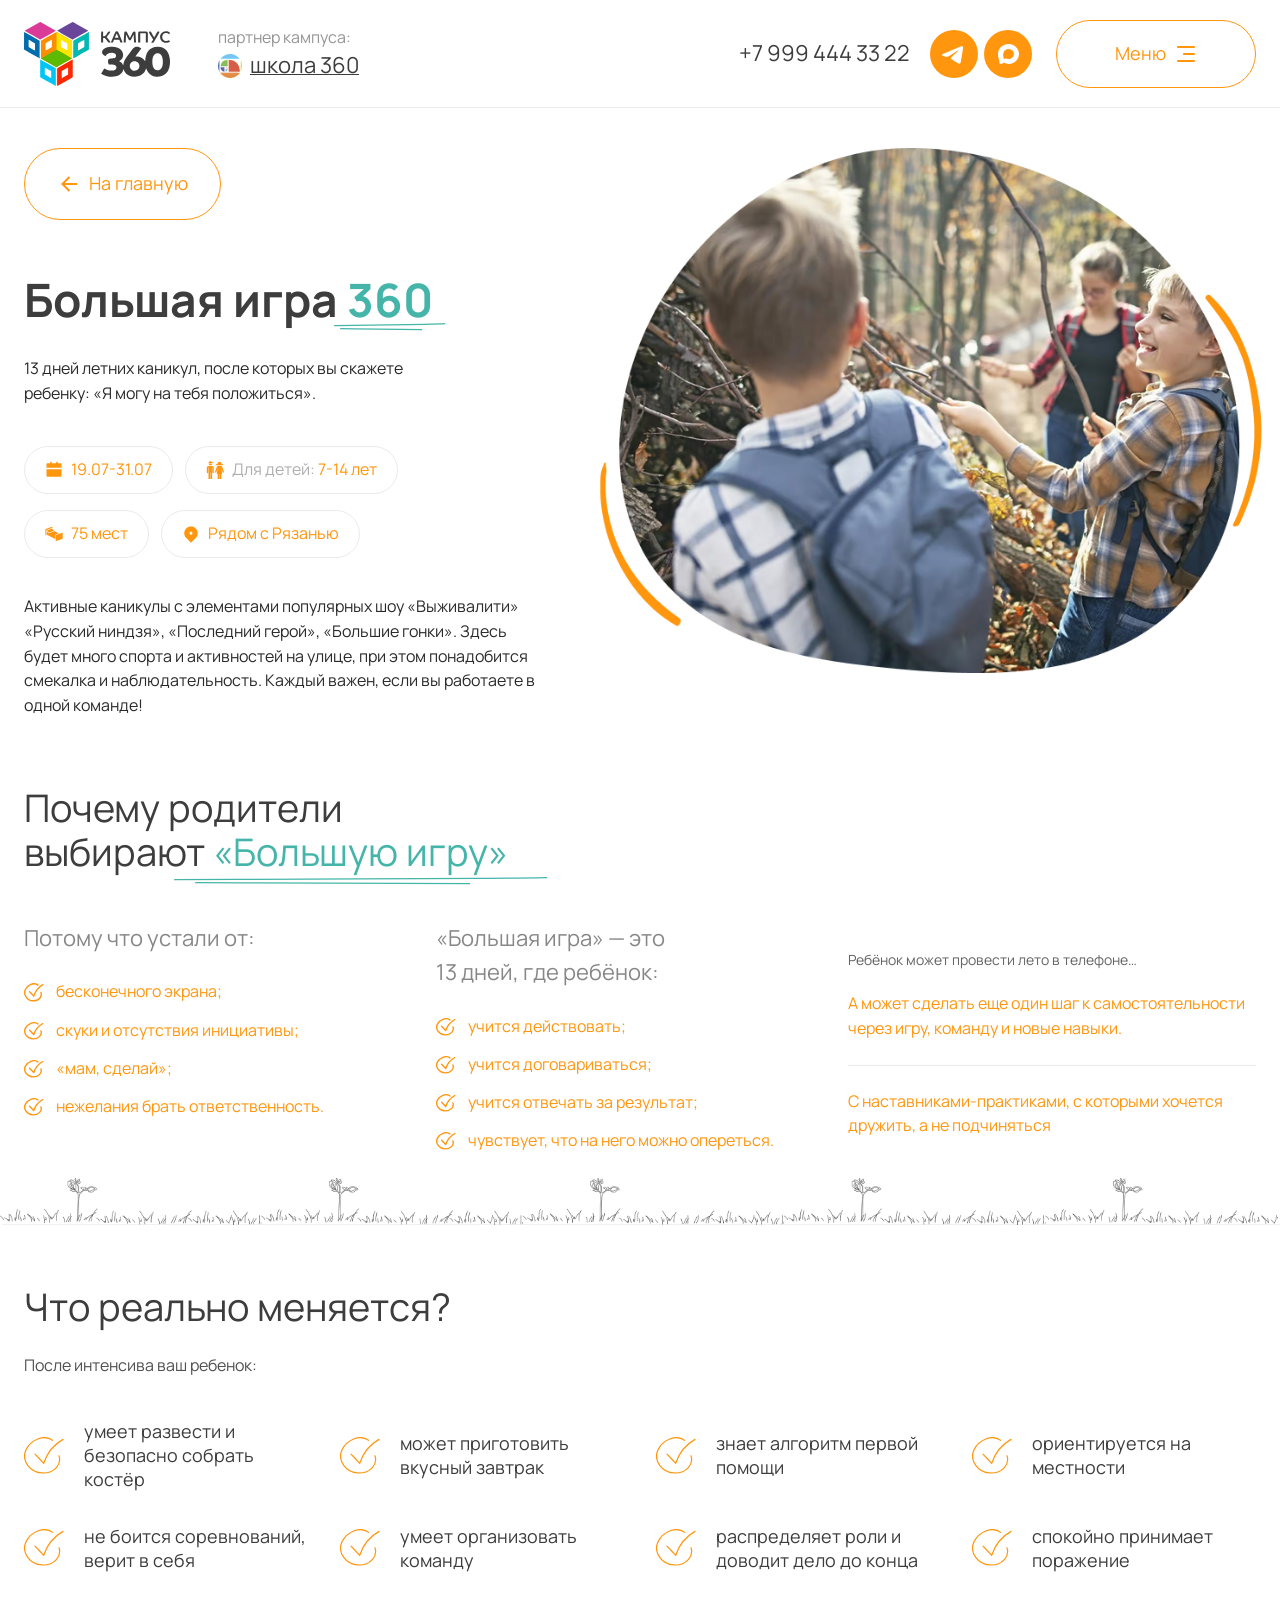
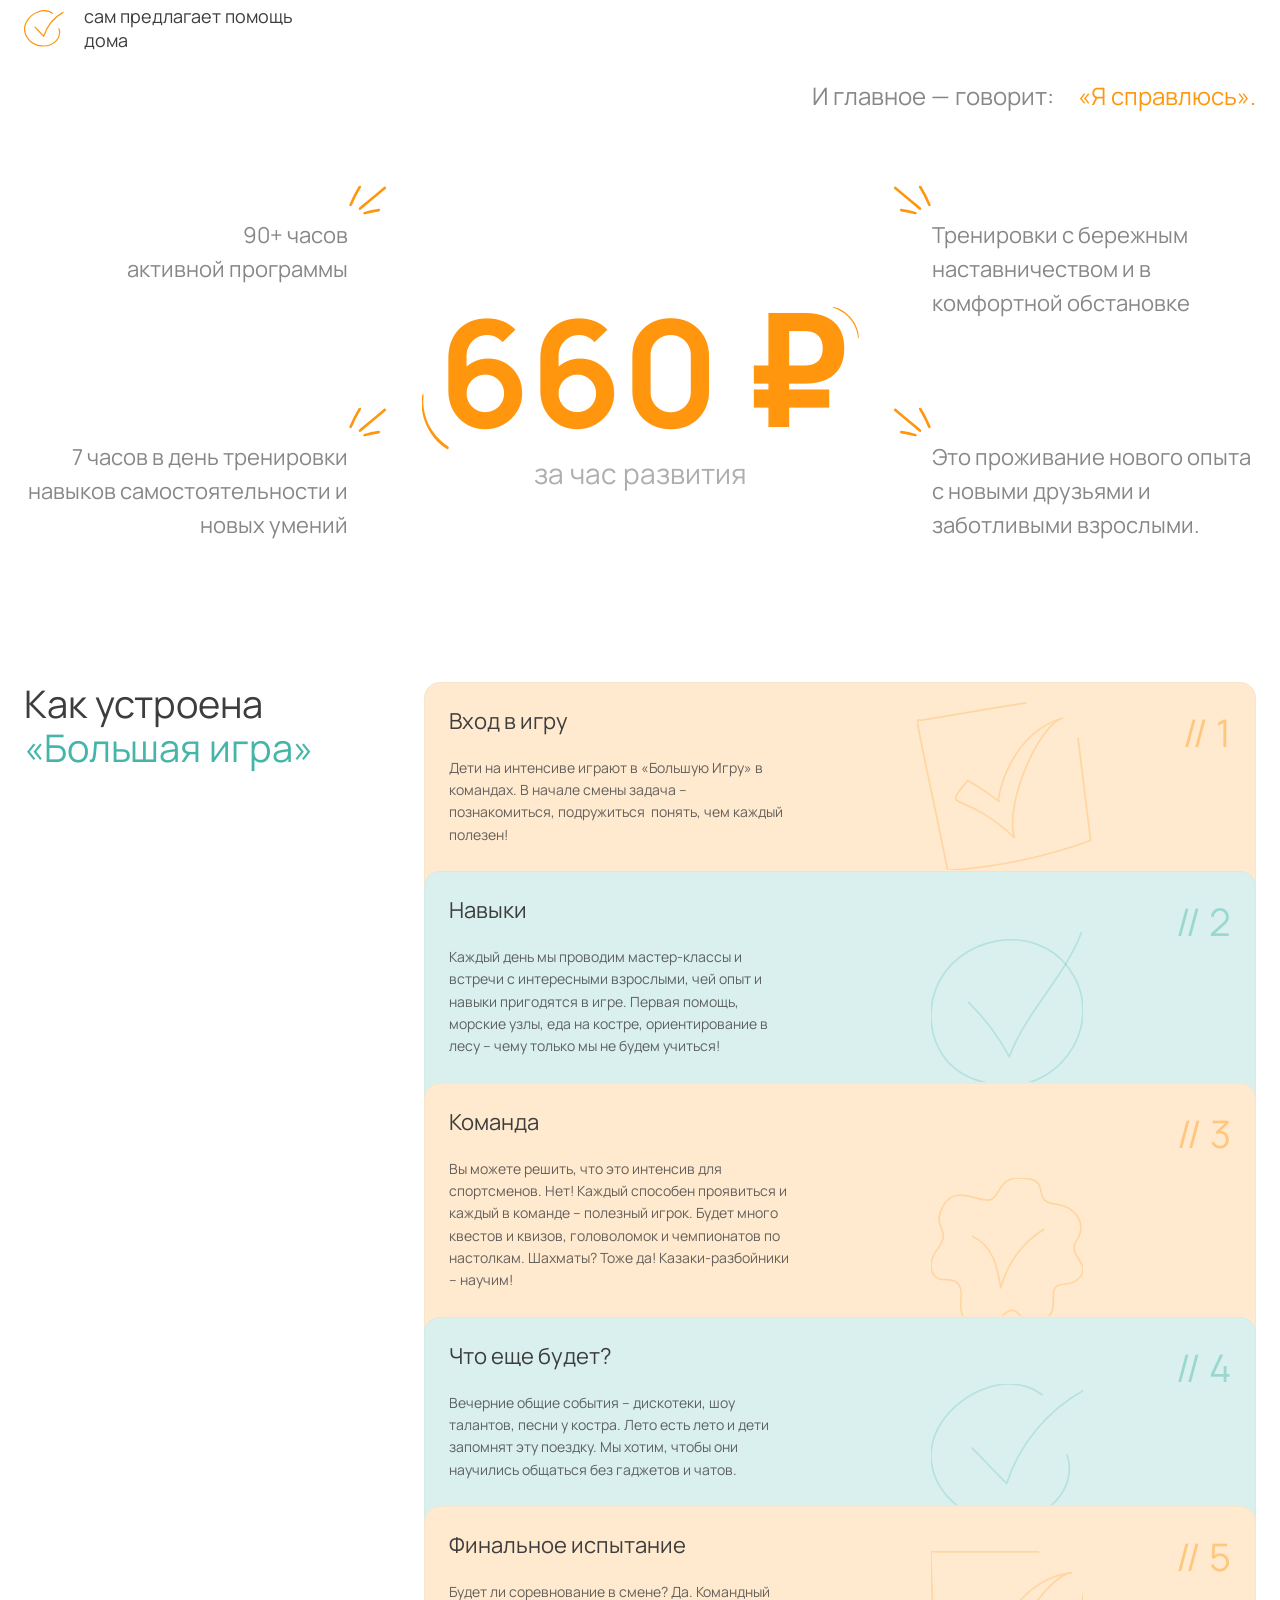
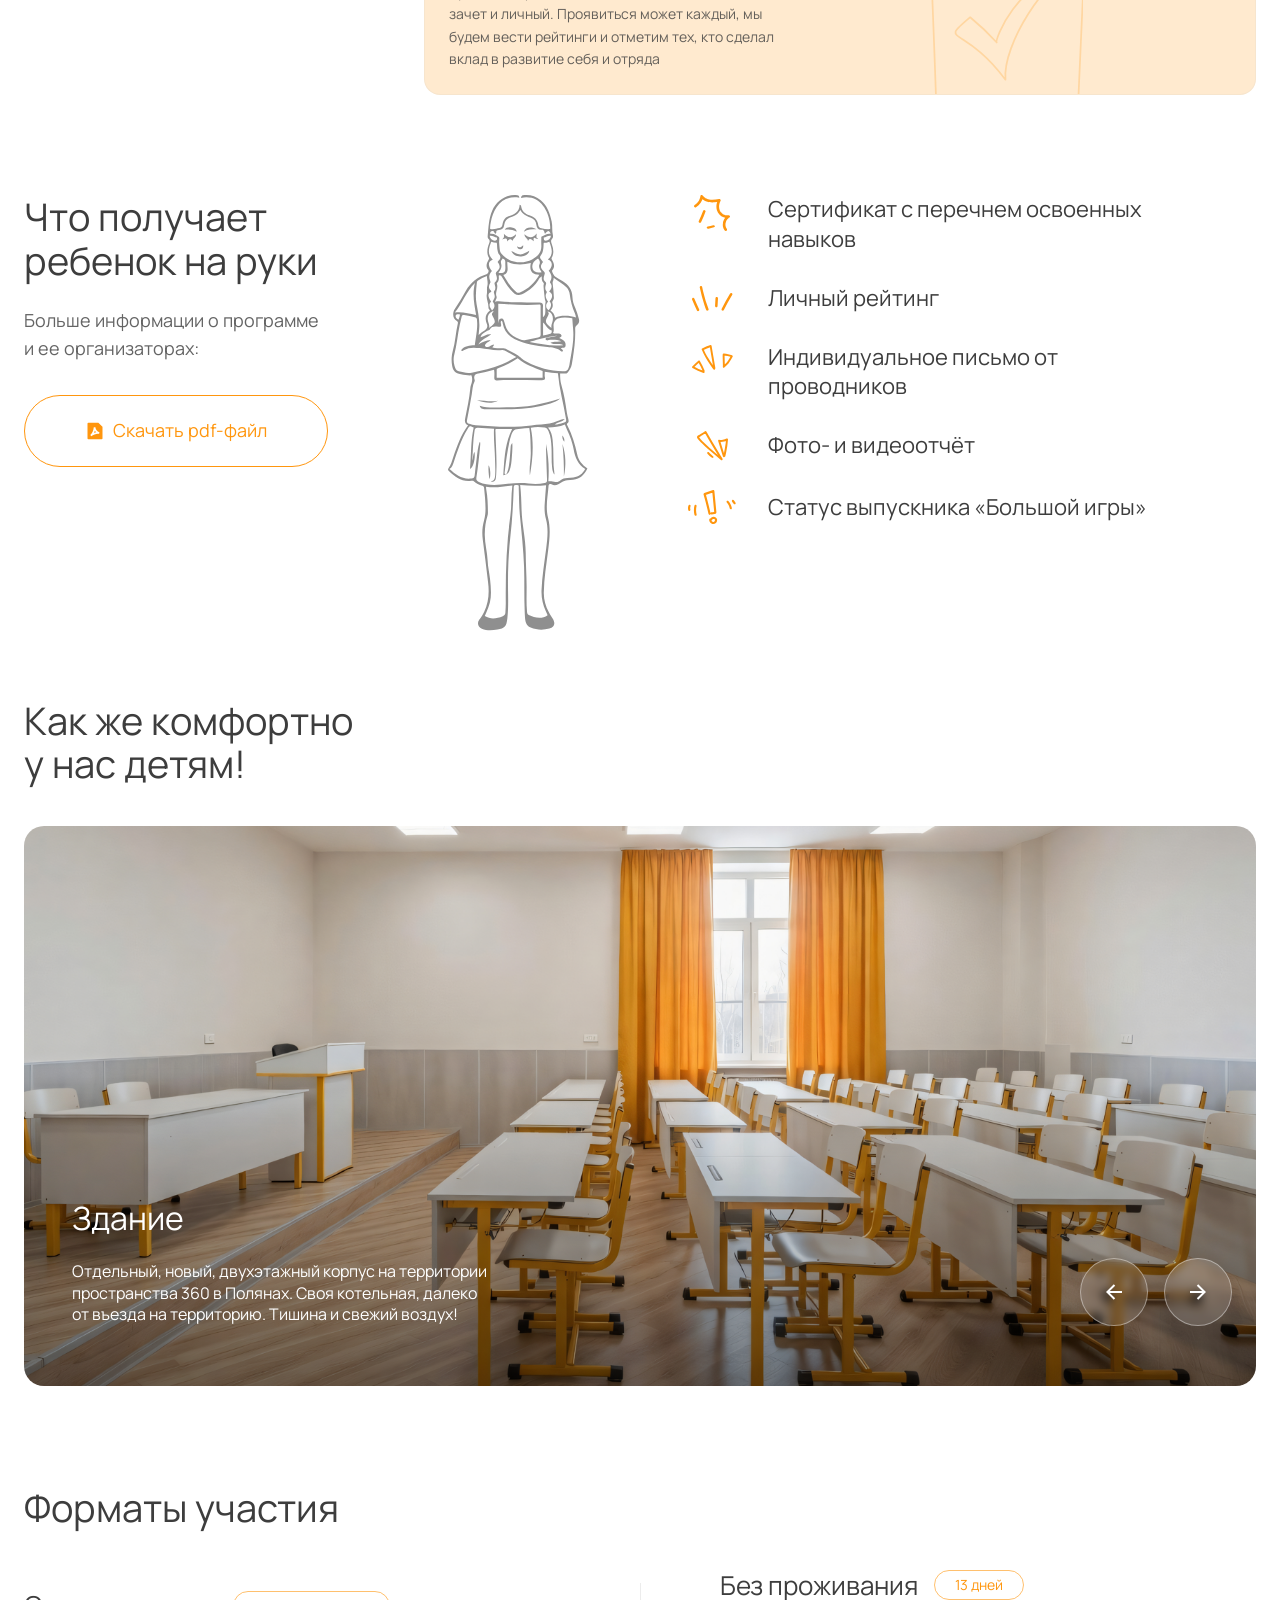
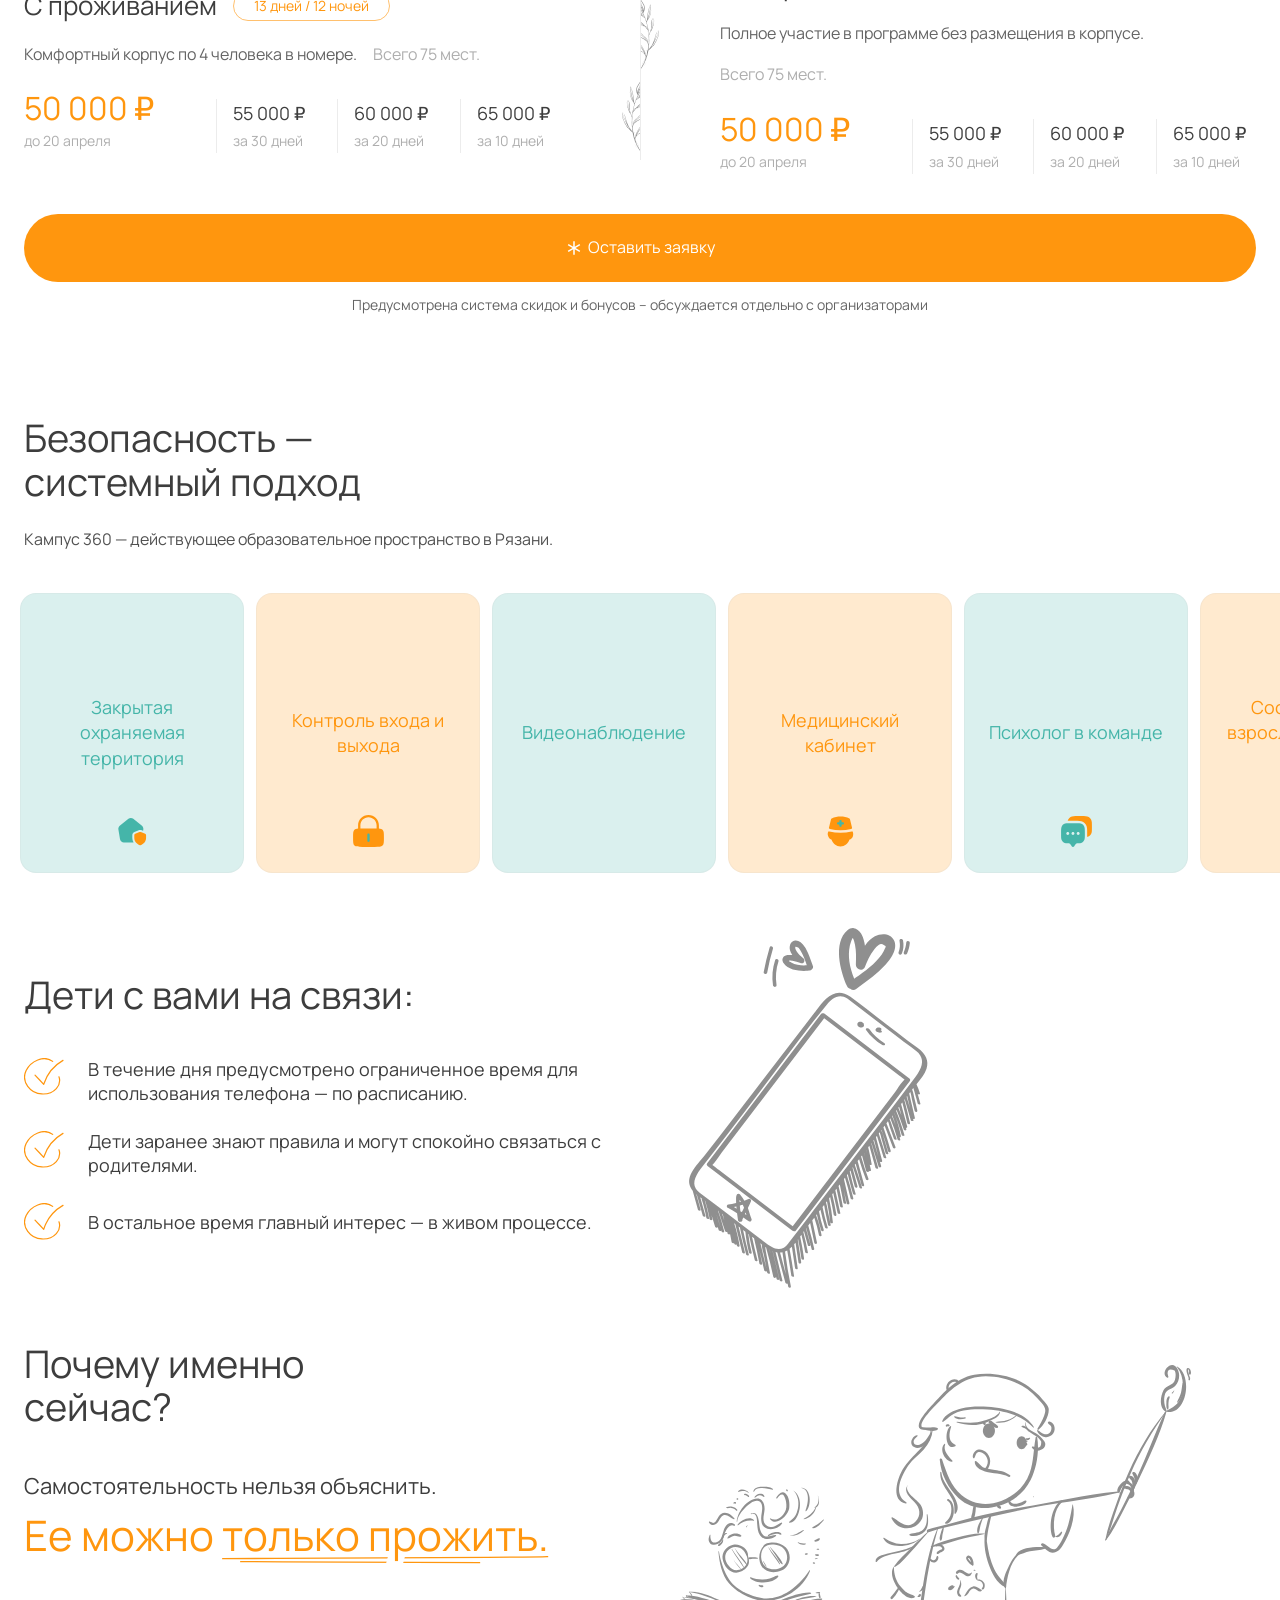
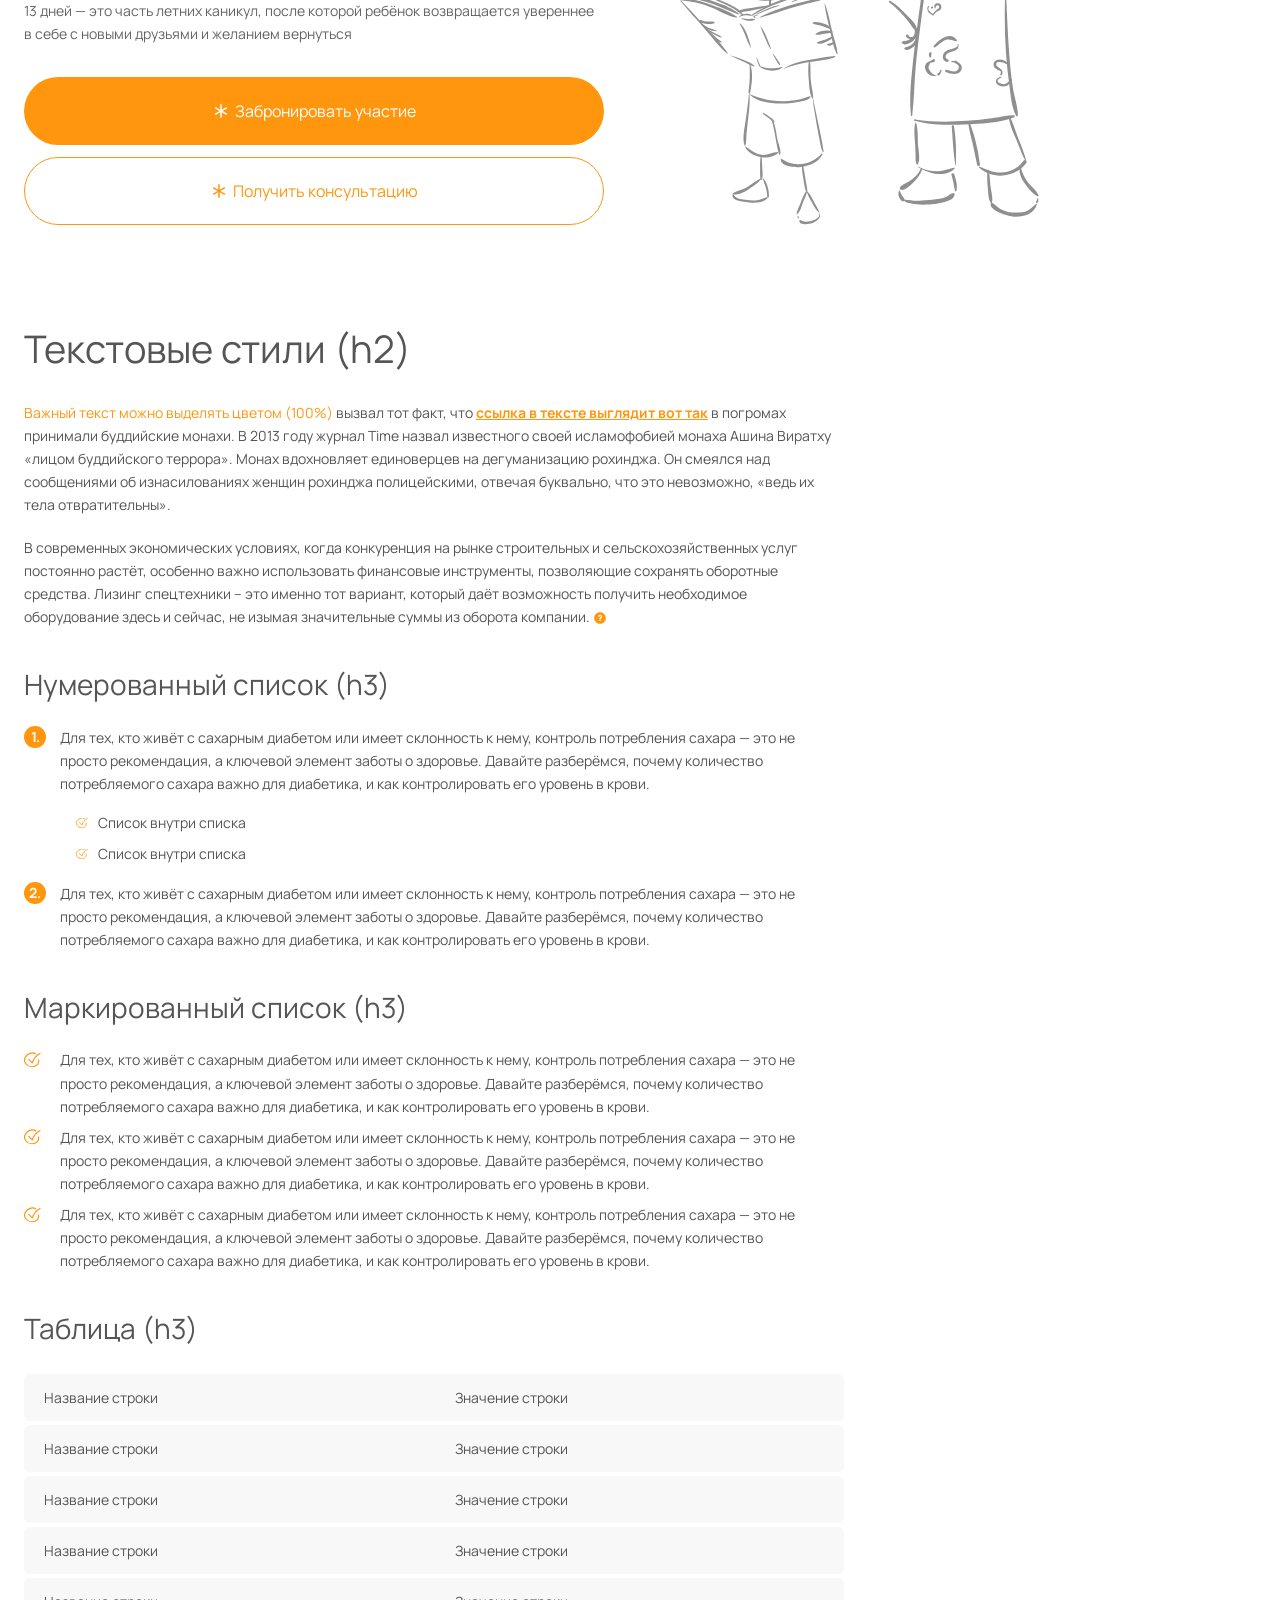
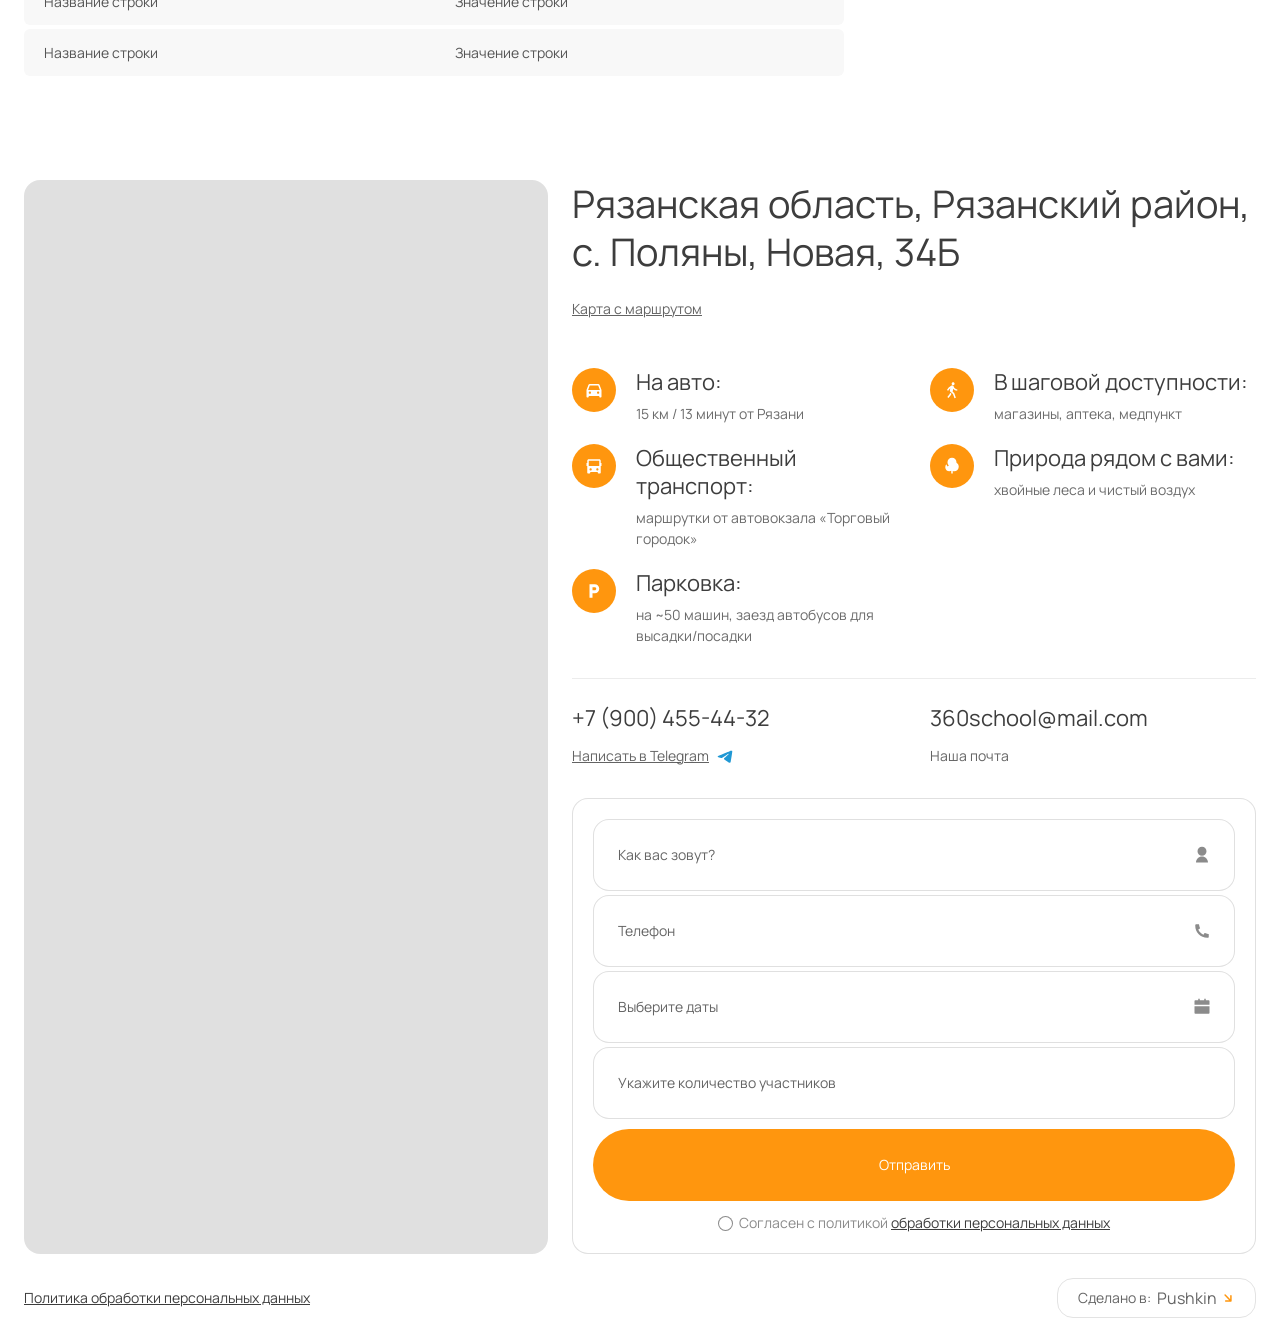
==== commit 415534d3: "Update" ====
--- a/big_game.html
+++ b/big_game.html
@@ -27,6 +27,7 @@
 		<link rel="stylesheet" href="css/reset.css">
 		<link rel="stylesheet" href="css/swiper-bundle.min.css">
 		<link rel="stylesheet" href="css/swiper.css">
+		<link rel="stylesheet" href="css/air-datepicker.css">
 		<link rel="stylesheet" href="css/styles.css">
 		<link rel="stylesheet" href="css/fonts.css">
 
@@ -1111,9 +1112,6 @@
 					</div>
 				</div>
 			</footer>
-
-
-			<div class="overlay"></div>
 		</div>
 
 
@@ -1122,6 +1120,7 @@
 		<script src="js/functions.js"></script>
 		<script src="js/swiper-bundle.min.js"></script>
 		<script src="js/imask.js"></script>
+		<script src="js/air-datepicker.js"></script>
 		<script src="js/scripts.js"></script>
 	</body>
 </html>
--- a/css/air-datepicker.css
+++ b/css/air-datepicker.css
@@ -0,0 +1,7 @@
+.air-datepicker-cell.-year-.-other-decade-,.air-datepicker-cell.-day-.-other-month-{color:var(--adp-color-other-month)}.air-datepicker-cell.-year-.-other-decade-:hover,.air-datepicker-cell.-day-.-other-month-:hover{color:var(--adp-color-other-month-hover)}.-disabled-.-focus-.air-datepicker-cell.-year-.-other-decade-,.-disabled-.-focus-.air-datepicker-cell.-day-.-other-month-{color:var(--adp-color-other-month)}.-selected-.air-datepicker-cell.-year-.-other-decade-,.-selected-.air-datepicker-cell.-day-.-other-month-{color:#fff;background:var(--adp-background-color-selected-other-month)}.-selected-.-focus-.air-datepicker-cell.-year-.-other-decade-,.-selected-.-focus-.air-datepicker-cell.-day-.-other-month-{background:var(--adp-background-color-selected-other-month-focused)}.-in-range-.air-datepicker-cell.-year-.-other-decade-,.-in-range-.air-datepicker-cell.-day-.-other-month-{background-color:var(--adp-background-color-in-range);color:var(--adp-color)}.-in-range-.-focus-.air-datepicker-cell.-year-.-other-decade-,.-in-range-.-focus-.air-datepicker-cell.-day-.-other-month-{background-color:var(--adp-background-color-in-range-focused)}.air-datepicker-cell.-year-.-other-decade-:empty,.air-datepicker-cell.-day-.-other-month-:empty{background:none;border:none}.air-datepicker-cell{border-radius:var(--adp-cell-border-radius);box-sizing:border-box;cursor:pointer;display:flex;position:relative;align-items:center;justify-content:center;z-index:1}.air-datepicker-cell.-focus-{background:var(--adp-cell-background-color-hover)}.air-datepicker-cell.-current-{color:var(--adp-color-current-date)}.air-datepicker-cell.-current-.-focus-{color:var(--adp-color)}.air-datepicker-cell.-current-.-in-range-{color:var(--adp-color-current-date)}.air-datepicker-cell.-disabled-{cursor:default;color:var(--adp-color-disabled)}.air-datepicker-cell.-disabled-.-focus-{color:var(--adp-color-disabled)}.air-datepicker-cell.-disabled-.-in-range-{color:var(--adp-color-disabled-in-range)}.air-datepicker-cell.-disabled-.-current-.-focus-{color:var(--adp-color-disabled)}.air-datepicker-cell.-in-range-{background:var(--adp-cell-background-color-in-range);border-radius:0}.air-datepicker-cell.-in-range-:hover,.air-datepicker-cell.-in-range-.-focus-{background:var(--adp-cell-background-color-in-range-hover)}.air-datepicker-cell.-range-from-{border:1px solid var(--adp-cell-border-color-in-range);background-color:var(--adp-cell-background-color-in-range);border-radius:var(--adp-cell-border-radius) 0 0 var(--adp-cell-border-radius)}.air-datepicker-cell.-range-to-{border:1px solid var(--adp-cell-border-color-in-range);background-color:var(--adp-cell-background-color-in-range);border-radius:0 var(--adp-cell-border-radius) var(--adp-cell-border-radius) 0}.air-datepicker-cell.-range-to-.-range-from-{border-radius:var(--adp-cell-border-radius)}.air-datepicker-cell.-selected-{color:#fff;border:none;background:var(--adp-cell-background-color-selected)}.air-datepicker-cell.-selected-.-current-{color:#fff;background:var(--adp-cell-background-color-selected)}.air-datepicker-cell.-selected-.-focus-{background:var(--adp-cell-background-color-selected-hover)}
+.air-datepicker-body{transition:all var(--adp-transition-duration) var(--adp-transition-ease)}.air-datepicker-body.-hidden-{display:none}.air-datepicker-body--day-names{display:grid;grid-template-columns:repeat(7, var(--adp-day-cell-width));margin:8px 0 3px}.air-datepicker-body--day-name{color:var(--adp-day-name-color);display:flex;align-items:center;justify-content:center;flex:1;text-align:center;text-transform:uppercase;font-size:.8em}.air-datepicker-body--day-name.-clickable-{cursor:pointer}.air-datepicker-body--day-name.-clickable-:hover{color:var(--adp-day-name-color-hover)}.air-datepicker-body--cells{display:grid}.air-datepicker-body--cells.-days-{grid-template-columns:repeat(7, var(--adp-day-cell-width));grid-auto-rows:var(--adp-day-cell-height)}.air-datepicker-body--cells.-months-{grid-template-columns:repeat(3, 1fr);grid-auto-rows:var(--adp-month-cell-height)}.air-datepicker-body--cells.-years-{grid-template-columns:repeat(4, 1fr);grid-auto-rows:var(--adp-year-cell-height)}
+.air-datepicker-nav{display:flex;justify-content:space-between;border-bottom:1px solid var(--adp-border-color-inner);min-height:var(--adp-nav-height);padding:var(--adp-padding);box-sizing:content-box}.-only-timepicker- .air-datepicker-nav{display:none}.air-datepicker-nav--title,.air-datepicker-nav--action{display:flex;cursor:pointer;align-items:center;justify-content:center}.air-datepicker-nav--action{width:var(--adp-nav-action-size);border-radius:var(--adp-border-radius);-webkit-user-select:none;-moz-user-select:none;user-select:none}.air-datepicker-nav--action:hover{background:var(--adp-background-color-hover)}.air-datepicker-nav--action:active{background:var(--adp-background-color-active)}.air-datepicker-nav--action.-disabled-{visibility:hidden}.air-datepicker-nav--action svg{width:32px;height:32px}.air-datepicker-nav--action path{fill:none;stroke:var(--adp-nav-arrow-color);stroke-width:2px}.air-datepicker-nav--title{border-radius:var(--adp-border-radius);padding:0 8px}.air-datepicker-nav--title i{font-style:normal;color:var(--adp-nav-color-secondary);margin-left:.3em}.air-datepicker-nav--title:hover{background:var(--adp-background-color-hover)}.air-datepicker-nav--title:active{background:var(--adp-background-color-active)}.air-datepicker-nav--title.-disabled-{cursor:default;background:none}
+.air-datepicker-buttons{display:grid;grid-auto-columns:1fr;grid-auto-flow:column}.air-datepicker-button{display:inline-flex;color:var(--adp-btn-color);border-radius:var(--adp-btn-border-radius);cursor:pointer;height:var(--adp-btn-height);border:none;background:rgba(255,255,255,0)}.air-datepicker-button:hover{color:var(--adp-btn-color-hover);background:var(--adp-btn-background-color-hover)}.air-datepicker-button:focus{color:var(--adp-btn-color-hover);background:var(--adp-btn-background-color-hover);outline:none}.air-datepicker-button:active{background:var(--adp-btn-background-color-active)}.air-datepicker-button span{outline:none;display:flex;align-items:center;justify-content:center;width:100%;height:100%}
+.air-datepicker-time{display:grid;grid-template-columns:max-content 1fr;grid-column-gap:12px;align-items:center;position:relative;padding:0 var(--adp-time-padding-inner)}.-only-timepicker- .air-datepicker-time{border-top:none}.air-datepicker-time--current{display:flex;align-items:center;flex:1;font-size:14px;text-align:center}.air-datepicker-time--current-colon{margin:0 2px 3px;line-height:1}.air-datepicker-time--current-hours,.air-datepicker-time--current-minutes{line-height:1;font-size:19px;font-family:"Century Gothic",CenturyGothic,AppleGothic,sans-serif;position:relative;z-index:1}.air-datepicker-time--current-hours:after,.air-datepicker-time--current-minutes:after{content:"";background:var(--adp-background-color-hover);border-radius:var(--adp-border-radius);position:absolute;left:-2px;top:-3px;right:-2px;bottom:-2px;z-index:-1;opacity:0}.air-datepicker-time--current-hours.-focus-:after,.air-datepicker-time--current-minutes.-focus-:after{opacity:1}.air-datepicker-time--current-ampm{text-transform:uppercase;align-self:flex-end;color:var(--adp-time-day-period-color);margin-left:6px;font-size:11px;margin-bottom:1px}.air-datepicker-time--row{display:flex;align-items:center;font-size:11px;height:17px;background:linear-gradient(to right, var(--adp-time-track-color), var(--adp-time-track-color)) left 50%/100% var(--adp-time-track-height) no-repeat}.air-datepicker-time--row:first-child{margin-bottom:4px}.air-datepicker-time--row input[type=range]{background:none;cursor:pointer;flex:1;height:100%;width:100%;padding:0;margin:0;-webkit-appearance:none}.air-datepicker-time--row input[type=range]::-webkit-slider-thumb{-webkit-appearance:none}.air-datepicker-time--row input[type=range]::-ms-tooltip{display:none}.air-datepicker-time--row input[type=range]:hover::-webkit-slider-thumb{border-color:var(--adp-time-track-color-hover)}.air-datepicker-time--row input[type=range]:hover::-moz-range-thumb{border-color:var(--adp-time-track-color-hover)}.air-datepicker-time--row input[type=range]:hover::-ms-thumb{border-color:var(--adp-time-track-color-hover)}.air-datepicker-time--row input[type=range]:focus{outline:none}.air-datepicker-time--row input[type=range]:focus::-webkit-slider-thumb{background:var(--adp-cell-background-color-selected);border-color:var(--adp-cell-background-color-selected)}.air-datepicker-time--row input[type=range]:focus::-moz-range-thumb{background:var(--adp-cell-background-color-selected);border-color:var(--adp-cell-background-color-selected)}.air-datepicker-time--row input[type=range]:focus::-ms-thumb{background:var(--adp-cell-background-color-selected);border-color:var(--adp-cell-background-color-selected)}.air-datepicker-time--row input[type=range]::-webkit-slider-thumb{box-sizing:border-box;height:12px;width:12px;border-radius:3px;border:1px solid var(--adp-time-track-color);background:#fff;cursor:pointer;-webkit-transition:background var(--adp-transition-duration);transition:background var(--adp-transition-duration)}.air-datepicker-time--row input[type=range]::-moz-range-thumb{box-sizing:border-box;height:12px;width:12px;border-radius:3px;border:1px solid var(--adp-time-track-color);background:#fff;cursor:pointer;-moz-transition:background var(--adp-transition-duration);transition:background var(--adp-transition-duration)}.air-datepicker-time--row input[type=range]::-ms-thumb{box-sizing:border-box;height:12px;width:12px;border-radius:3px;border:1px solid var(--adp-time-track-color);background:#fff;cursor:pointer;-ms-transition:background var(--adp-transition-duration);transition:background var(--adp-transition-duration)}.air-datepicker-time--row input[type=range]::-webkit-slider-thumb{margin-top:calc(var(--adp-time-thumb-size)/2*-1)}.air-datepicker-time--row input[type=range]::-webkit-slider-runnable-track{border:none;height:var(--adp-time-track-height);cursor:pointer;color:rgba(0,0,0,0);background:rgba(0,0,0,0)}.air-datepicker-time--row input[type=range]::-moz-range-track{border:none;height:var(--adp-time-track-height);cursor:pointer;color:rgba(0,0,0,0);background:rgba(0,0,0,0)}.air-datepicker-time--row input[type=range]::-ms-track{border:none;height:var(--adp-time-track-height);cursor:pointer;color:rgba(0,0,0,0);background:rgba(0,0,0,0)}.air-datepicker-time--row input[type=range]::-ms-fill-lower{background:rgba(0,0,0,0)}.air-datepicker-time--row input[type=range]::-ms-fill-upper{background:rgba(0,0,0,0)}
+.air-datepicker{--adp-font-family: -apple-system, BlinkMacSystemFont, "Segoe UI", Roboto, Helvetica, Arial, sans-serif, "Apple Color Emoji", "Segoe UI Emoji", "Segoe UI Symbol";--adp-font-size: 14px;--adp-width: 246px;--adp-z-index: 100;--adp-padding: 4px;--adp-grid-areas: "nav" "body" "timepicker" "buttons";--adp-transition-duration: .3s;--adp-transition-ease: ease-out;--adp-transition-offset: 8px;--adp-background-color: #fff;--adp-background-color-hover: #f0f0f0;--adp-background-color-active: #eaeaea;--adp-background-color-in-range: rgba(92, 196, 239, .1);--adp-background-color-in-range-focused: rgba(92, 196, 239, .2);--adp-background-color-selected-other-month-focused: #8ad5f4;--adp-background-color-selected-other-month: #a2ddf6;--adp-color: #4a4a4a;--adp-color-secondary: #9c9c9c;--adp-accent-color: #4eb5e6;--adp-color-current-date: var(--adp-accent-color);--adp-color-other-month: #dedede;--adp-color-disabled: #aeaeae;--adp-color-disabled-in-range: #939393;--adp-color-other-month-hover: #c5c5c5;--adp-border-color: #dbdbdb;--adp-border-color-inner: #efefef;--adp-border-radius: 4px;--adp-border-color-inline: #d7d7d7;--adp-nav-height: 32px;--adp-nav-arrow-color: var(--adp-color-secondary);--adp-nav-action-size: 32px;--adp-nav-color-secondary: var(--adp-color-secondary);--adp-day-name-color: #ff9a19;--adp-day-name-color-hover: #8ad5f4;--adp-day-cell-width: 1fr;--adp-day-cell-height: 32px;--adp-month-cell-height: 42px;--adp-year-cell-height: 56px;--adp-pointer-size: 10px;--adp-poiner-border-radius: 2px;--adp-pointer-offset: 14px;--adp-cell-border-radius: 4px;--adp-cell-background-color-hover: var(--adp-background-color-hover);--adp-cell-background-color-selected: #5cc4ef;--adp-cell-background-color-selected-hover: #45bced;--adp-cell-background-color-in-range: rgba(92, 196, 239, 0.1);--adp-cell-background-color-in-range-hover: rgba(92, 196, 239, 0.2);--adp-cell-border-color-in-range: var(--adp-cell-background-color-selected);--adp-btn-height: 32px;--adp-btn-color: var(--adp-accent-color);--adp-btn-color-hover: var(--adp-color);--adp-btn-border-radius: var(--adp-border-radius);--adp-btn-background-color-hover: var(--adp-background-color-hover);--adp-btn-background-color-active: var(--adp-background-color-active);--adp-time-track-height: 1px;--adp-time-track-color: #dedede;--adp-time-track-color-hover: #b1b1b1;--adp-time-thumb-size: 12px;--adp-time-padding-inner: 10px;--adp-time-day-period-color: var(--adp-color-secondary);--adp-mobile-font-size: 16px;--adp-mobile-nav-height: 40px;--adp-mobile-width: 320px;--adp-mobile-day-cell-height: 38px;--adp-mobile-month-cell-height: 48px;--adp-mobile-year-cell-height: 64px}.air-datepicker-overlay{--adp-overlay-background-color: rgba(0, 0, 0, .3);--adp-overlay-transition-duration: .3s;--adp-overlay-transition-ease: ease-out;--adp-overlay-z-index: 99}
+.air-datepicker{background:var(--adp-background-color);border:1px solid var(--adp-border-color);box-shadow:0 4px 12px rgba(0,0,0,.15);border-radius:var(--adp-border-radius);box-sizing:content-box;display:grid;grid-template-columns:1fr;grid-template-rows:repeat(4, max-content);grid-template-areas:var(--adp-grid-areas);font-family:var(--adp-font-family),sans-serif;font-size:var(--adp-font-size);color:var(--adp-color);width:var(--adp-width);position:absolute;transition:opacity var(--adp-transition-duration) var(--adp-transition-ease),transform var(--adp-transition-duration) var(--adp-transition-ease);z-index:var(--adp-z-index)}.air-datepicker:not(.-custom-position-){opacity:0}.air-datepicker.-from-top-{transform:translateY(calc(var(--adp-transition-offset) * -1))}.air-datepicker.-from-right-{transform:translateX(var(--adp-transition-offset))}.air-datepicker.-from-bottom-{transform:translateY(var(--adp-transition-offset))}.air-datepicker.-from-left-{transform:translateX(calc(var(--adp-transition-offset) * -1))}.air-datepicker.-active-:not(.-custom-position-){transform:translate(0, 0);opacity:1}.air-datepicker.-active-.-custom-position-{transition:none}.air-datepicker.-inline-{border-color:var(--adp-border-color-inline);box-shadow:none;position:static;left:auto;right:auto;opacity:1;transform:none}.air-datepicker.-inline- .air-datepicker--pointer{display:none}.air-datepicker.-is-mobile-{--adp-font-size: var(--adp-mobile-font-size);--adp-day-cell-height: var(--adp-mobile-day-cell-height);--adp-month-cell-height: var(--adp-mobile-month-cell-height);--adp-year-cell-height: var(--adp-mobile-year-cell-height);--adp-nav-height: var(--adp-mobile-nav-height);--adp-nav-action-size: var(--adp-mobile-nav-height);position:fixed;width:var(--adp-mobile-width);border:none}.air-datepicker.-is-mobile- *{-webkit-tap-highlight-color:rgba(0,0,0,0)}.air-datepicker.-is-mobile- .air-datepicker--pointer{display:none}.air-datepicker.-is-mobile-:not(.-custom-position-){transform:translate(-50%, calc(-50% + var(--adp-transition-offset)))}.air-datepicker.-is-mobile-.-active-:not(.-custom-position-){transform:translate(-50%, -50%)}.air-datepicker.-custom-position-{transition:none}.air-datepicker-global-container{position:absolute;left:0;top:0}.air-datepicker--pointer{--pointer-half-size: calc(var(--adp-pointer-size) / 2);position:absolute;width:var(--adp-pointer-size);height:var(--adp-pointer-size);z-index:-1}.air-datepicker--pointer:after{content:"";position:absolute;background:#fff;border-top:1px solid var(--adp-border-color-inline);border-right:1px solid var(--adp-border-color-inline);border-top-right-radius:var(--adp-poiner-border-radius);width:var(--adp-pointer-size);height:var(--adp-pointer-size);box-sizing:border-box}.-top-left- .air-datepicker--pointer,.-top-center- .air-datepicker--pointer,.-top-right- .air-datepicker--pointer,[data-popper-placement^=top] .air-datepicker--pointer{top:calc(100% - var(--pointer-half-size) + 1px)}.-top-left- .air-datepicker--pointer:after,.-top-center- .air-datepicker--pointer:after,.-top-right- .air-datepicker--pointer:after,[data-popper-placement^=top] .air-datepicker--pointer:after{transform:rotate(135deg)}.-right-top- .air-datepicker--pointer,.-right-center- .air-datepicker--pointer,.-right-bottom- .air-datepicker--pointer,[data-popper-placement^=right] .air-datepicker--pointer{right:calc(100% - var(--pointer-half-size) + 1px)}.-right-top- .air-datepicker--pointer:after,.-right-center- .air-datepicker--pointer:after,.-right-bottom- .air-datepicker--pointer:after,[data-popper-placement^=right] .air-datepicker--pointer:after{transform:rotate(225deg)}.-bottom-left- .air-datepicker--pointer,.-bottom-center- .air-datepicker--pointer,.-bottom-right- .air-datepicker--pointer,[data-popper-placement^=bottom] .air-datepicker--pointer{bottom:calc(100% - var(--pointer-half-size) + 1px)}.-bottom-left- .air-datepicker--pointer:after,.-bottom-center- .air-datepicker--pointer:after,.-bottom-right- .air-datepicker--pointer:after,[data-popper-placement^=bottom] .air-datepicker--pointer:after{transform:rotate(315deg)}.-left-top- .air-datepicker--pointer,.-left-center- .air-datepicker--pointer,.-left-bottom- .air-datepicker--pointer,[data-popper-placement^=left] .air-datepicker--pointer{left:calc(100% - var(--pointer-half-size) + 1px)}.-left-top- .air-datepicker--pointer:after,.-left-center- .air-datepicker--pointer:after,.-left-bottom- .air-datepicker--pointer:after,[data-popper-placement^=left] .air-datepicker--pointer:after{transform:rotate(45deg)}.-top-left- .air-datepicker--pointer,.-bottom-left- .air-datepicker--pointer{left:var(--adp-pointer-offset)}.-top-right- .air-datepicker--pointer,.-bottom-right- .air-datepicker--pointer{right:var(--adp-pointer-offset)}.-top-center- .air-datepicker--pointer,.-bottom-center- .air-datepicker--pointer{left:calc(50% - var(--adp-pointer-size)/2)}.-left-top- .air-datepicker--pointer,.-right-top- .air-datepicker--pointer{top:var(--adp-pointer-offset)}.-left-bottom- .air-datepicker--pointer,.-right-bottom- .air-datepicker--pointer{bottom:var(--adp-pointer-offset)}.-left-center- .air-datepicker--pointer,.-right-center- .air-datepicker--pointer{top:calc(50% - var(--adp-pointer-size)/2)}.air-datepicker--navigation{grid-area:nav}.air-datepicker--content{box-sizing:content-box;padding:var(--adp-padding);grid-area:body}.-only-timepicker- .air-datepicker--content{display:none}.air-datepicker--time{grid-area:timepicker}.air-datepicker--buttons{grid-area:buttons}.air-datepicker--buttons,.air-datepicker--time{padding:var(--adp-padding);border-top:1px solid var(--adp-border-color-inner)}.air-datepicker-overlay{position:fixed;background:var(--adp-overlay-background-color);left:0;top:0;width:0;height:0;opacity:0;transition:opacity var(--adp-overlay-transition-duration) var(--adp-overlay-transition-ease),left 0s,height 0s,width 0s;transition-delay:0s,var(--adp-overlay-transition-duration),var(--adp-overlay-transition-duration),var(--adp-overlay-transition-duration);z-index:var(--adp-overlay-z-index)}.air-datepicker-overlay.-active-{opacity:1;width:100%;height:100%;transition:opacity var(--adp-overlay-transition-duration) var(--adp-overlay-transition-ease),height 0s,width 0s}
--- a/css/styles.css
+++ b/css/styles.css
@@ -226,25 +226,6 @@
 
 
 
-.overlay
-{
-    position: fixed;
-    top: 0;
-    left: 0;
-
-    display: none;
-
-    width: 100%;
-    height: 100%;
-
-    z-index: 100;
-
-    opacity: .6;
-    background: var(--dark_color);
-}
-
-
-
 /*--------------
     Fancybox
 --------------*/
@@ -284,51 +265,13 @@
 /*--------------
     ButtonUp
 --------------*/
-.buttonUp
-{
-    position: fixed;
-    right: var(--cont_padding);
-    bottom: var(--cont_padding);
-
-    display: none;
-
-    z-index: 10;
-}
-
-
-.buttonUp .btn
-{
-    display: flex;
-    align-content: center;
-    align-items: center;
-    flex-wrap: wrap;
-    justify-content: center;
-
-    width: 60px;
-
-    transition: background .2s linear;
-
-    color: var(--light_color);
-    border-radius: 50%;
-    background: var(--primary_color);
-
-    aspect-ratio: 1 / 1;
-}
-
-
-.buttonUp .btn .icon
-{
-    display: block;
-
-    width: 24px;
-
-    aspect-ratio: 1 / 1;
-}
-
-
-.buttonUp .btn:hover
-{
-    background: var(--secondary_color);
+.air-datepicker
+{
+    --adp-cell-background-color-selected: var(--secondary_color);
+    --adp-day-name-color: var(--primary_color);
+    --adp-day-name-color-hover: var(--secondary_color);
+    --adp-cell-background-color-selected-hover: var(--secondary_color);
+    --adp-accent-color: var(--secondary_color);
 }
 
 
@@ -1805,13 +1748,17 @@
 
 .advantages .item
 {
-    display: flex;
+    position: relative;
+
+    display: flex;
+    overflow: hidden;
     flex-direction: column;
     justify-content: space-between;
 
     min-height: 340px;
     padding: var(--inner_gap_m);
 
+    transition: .2s linear;
     text-align: center;
 
     border: 1px solid rgba(186, 186, 186, .12);
@@ -1827,7 +1774,6 @@
     background: var(--bg_green);
 }
 
-
 .advantages .item:nth-child(2n)
 {
     color: var(--primary_color);
@@ -1835,6 +1781,14 @@
 }
 
 
+.advantages .item > *
+{
+    position: relative;
+
+    z-index: 3;
+}
+
+
 .advantages .item .name
 {
     min-height: 45px;
@@ -1869,6 +1823,40 @@
 
     max-width: 100%;
     max-height: 100%;
+}
+
+
+.advantages .item .image
+{
+    position: absolute;
+    inset: 0;
+
+    display: block;
+
+    z-index: 1;
+    transition: opacity .2s linear;
+    pointer-events: none;
+
+    opacity: 0;
+}
+
+
+.advantages .item:hover
+{
+    color: var(--light_color);
+    background: transparent;
+}
+
+
+.advantages .item:hover .image
+{
+    opacity: 1;
+}
+
+
+.advantages .item:hover .icon
+{
+    display: none;
 }
 
 
@@ -1987,6 +1975,59 @@
     display: block;
 
     background: var(--grey_color);
+}
+
+
+.projects .project .link
+{
+    position: absolute;
+    right: var(--inner_gap);
+    bottom: var(--inner_gap);
+
+    display: none;
+    align-content: center;
+    align-items: center;
+    flex-wrap: wrap;
+    justify-content: center;
+
+    width: 38px;
+
+    z-index: 3;
+
+    color: var(--light_color);
+    border-radius: 50%;
+    background: var(--primary_color);
+
+    aspect-ratio: 1 / 1;
+}
+
+
+.projects .project .link:before
+{
+    position: absolute;
+    top: -11px;
+    left: -6px;
+
+    display: block;
+
+    width: 24px;
+    height: 56px;
+
+    content: '';
+
+    background: url(../images/bg_project_link.svg) 0 0/100% 100% no-repeat;
+}
+
+
+.projects .project .link .icon
+{
+    display: block;
+
+    width: 14px;
+
+    transform: scale(1, -1);
+
+    aspect-ratio: 1 / 1;
 }
 
 
@@ -2758,13 +2799,17 @@
 
 .nearby .item
 {
-    display: flex;
+    position: relative;
+
+    display: flex;
+    overflow: hidden;
     flex-direction: column;
     justify-content: space-between;
 
     min-height: 420px;
     padding: var(--inner_gap_m);
 
+    transition: .2s linear;
     text-align: center;
 
     border: 1px solid rgba(186, 186, 186, .12);
@@ -2780,7 +2825,6 @@
     background: var(--bg_green);
 }
 
-
 .nearby .item:nth-child(2n)
 {
     color: var(--primary_color);
@@ -2788,6 +2832,14 @@
 }
 
 
+.nearby .item > *
+{
+    position: relative;
+
+    z-index: 3;
+}
+
+
 .nearby .item .name
 {
     min-height: 45px;
@@ -2822,6 +2874,40 @@
 
     max-width: 100%;
     max-height: 100%;
+}
+
+
+.nearby .item .image
+{
+    position: absolute;
+    inset: 0;
+
+    display: block;
+
+    z-index: 1;
+    transition: opacity .2s linear;
+    pointer-events: none;
+
+    opacity: 0;
+}
+
+
+.nearby .item:hover
+{
+    color: var(--light_color);
+    background: transparent;
+}
+
+
+.nearby .item:hover .image
+{
+    opacity: 1;
+}
+
+
+.nearby .item:hover .icon
+{
+    display: none;
 }
 
 
--- a/css/response_1023.css
+++ b/css/response_1023.css
@@ -53,6 +53,12 @@
     }
 
 
+    .projects .project .link
+    {
+        display: flex;
+    }
+
+
 
     /*--------------
         For whom
